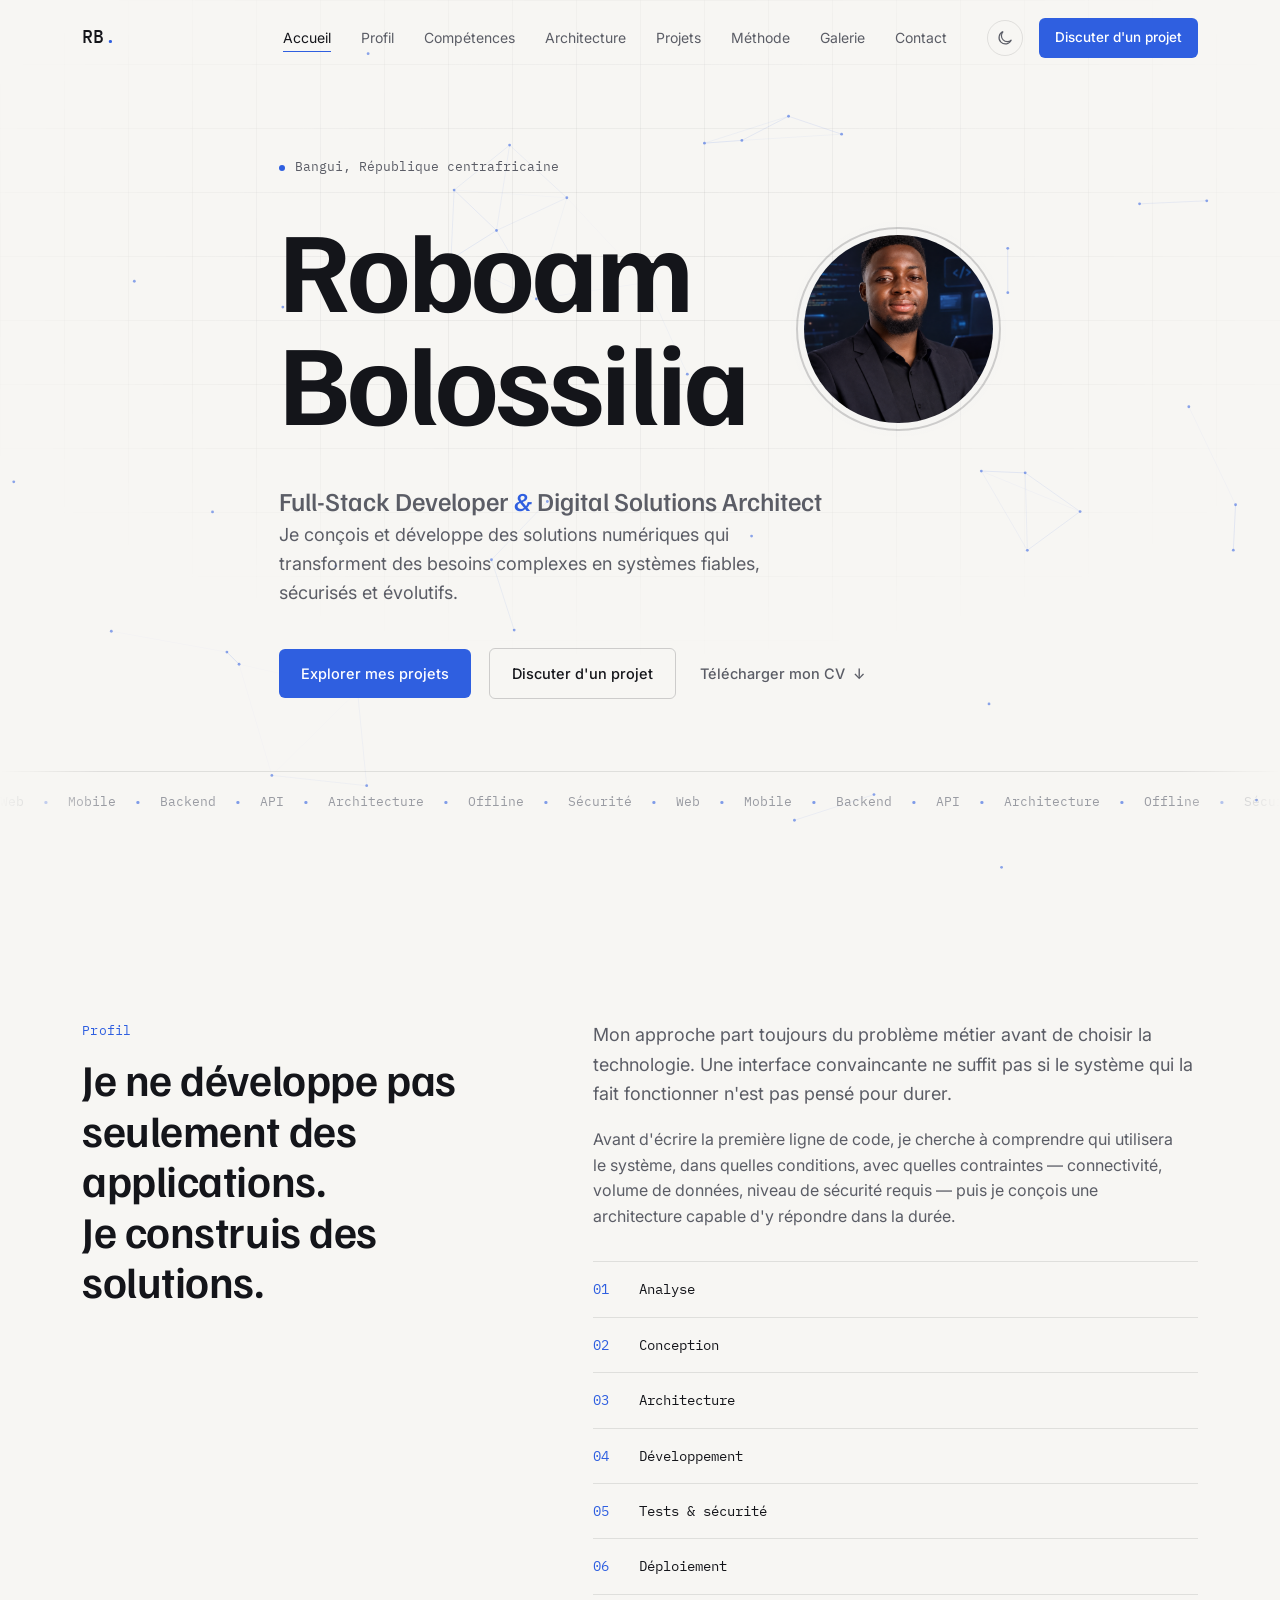
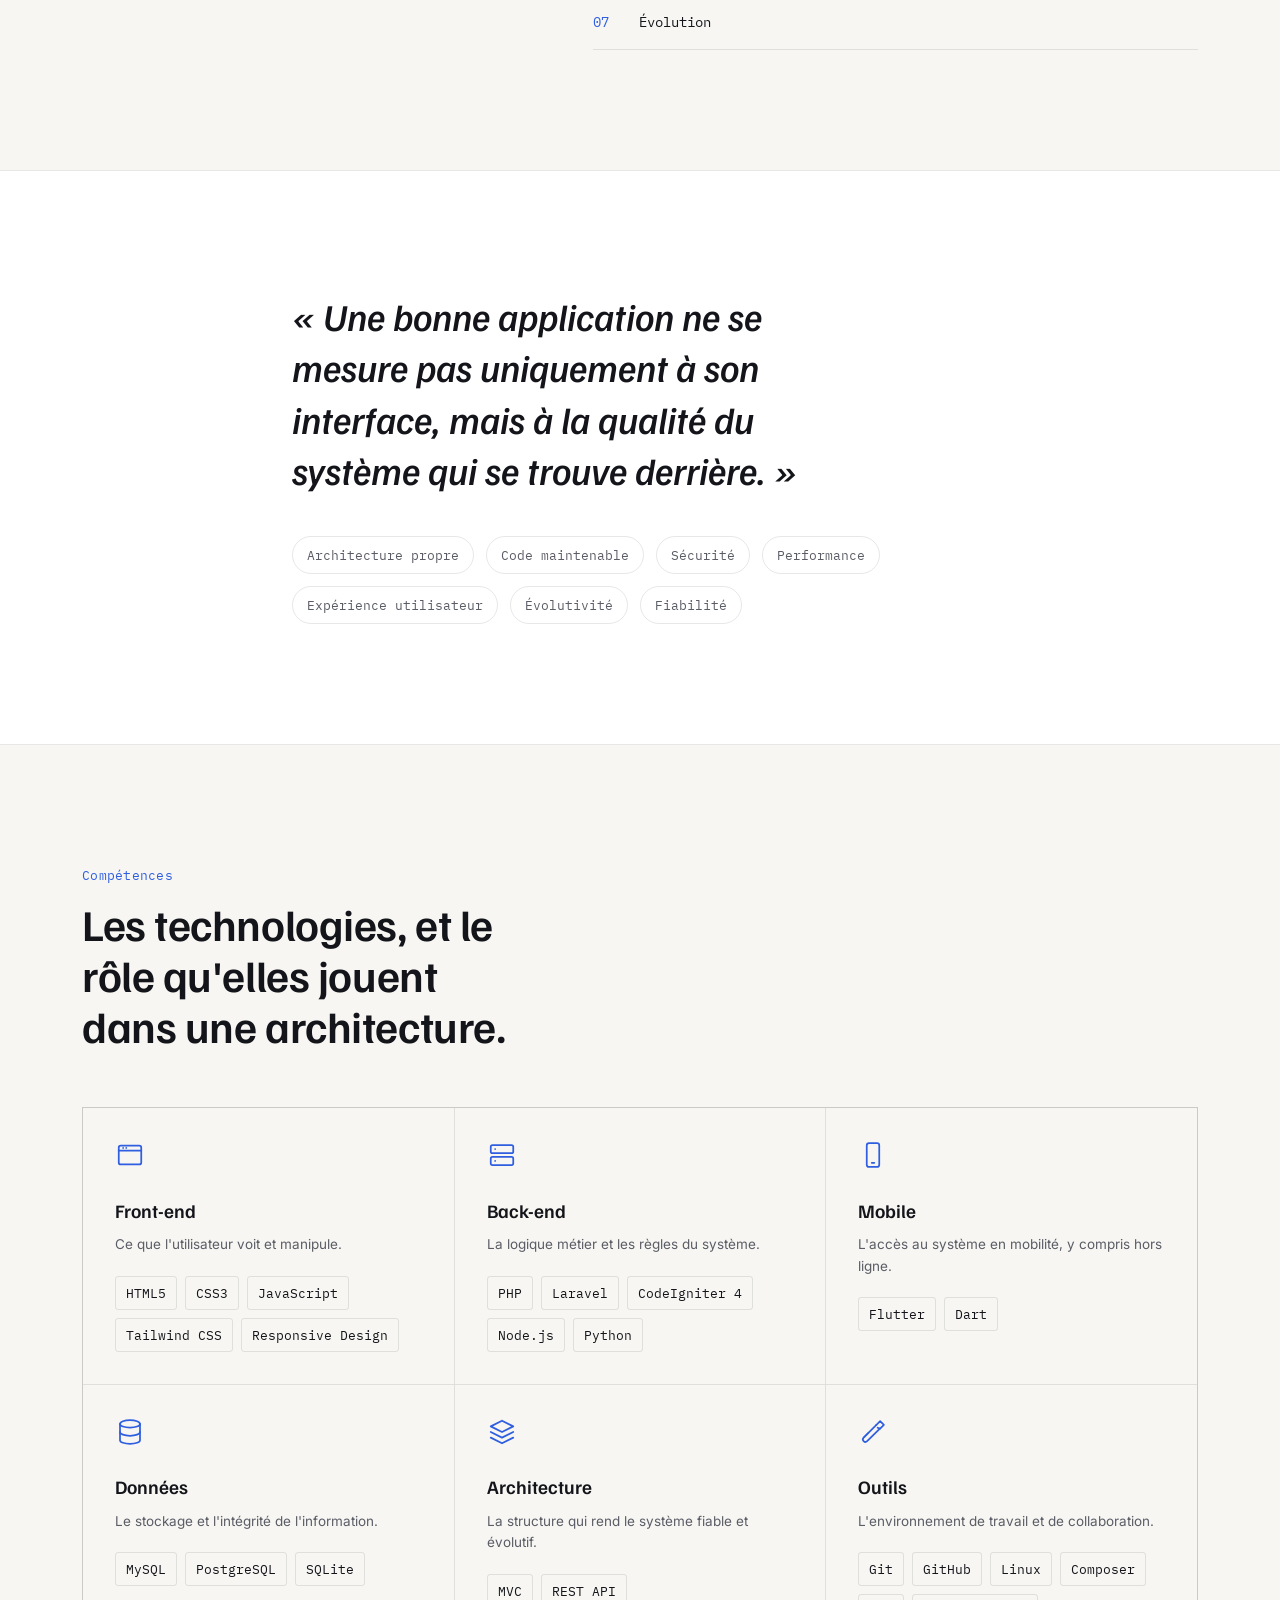
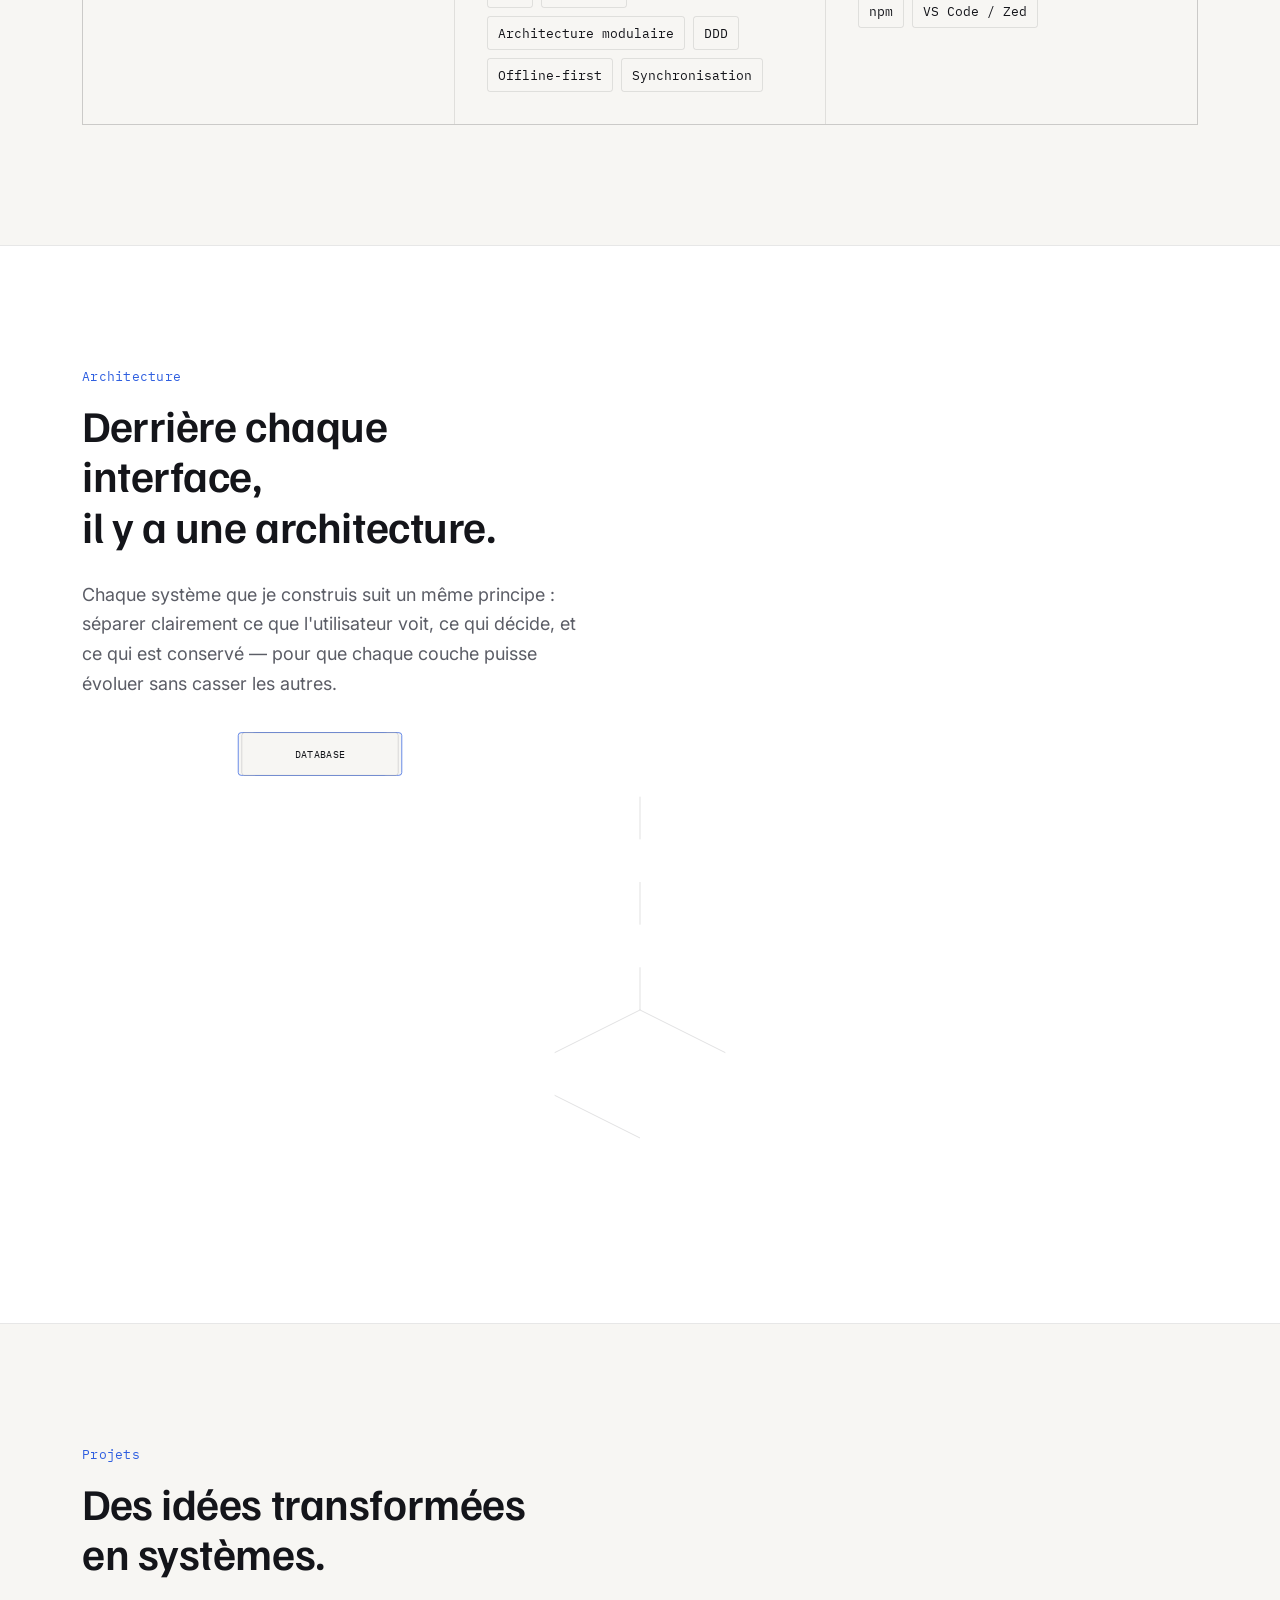
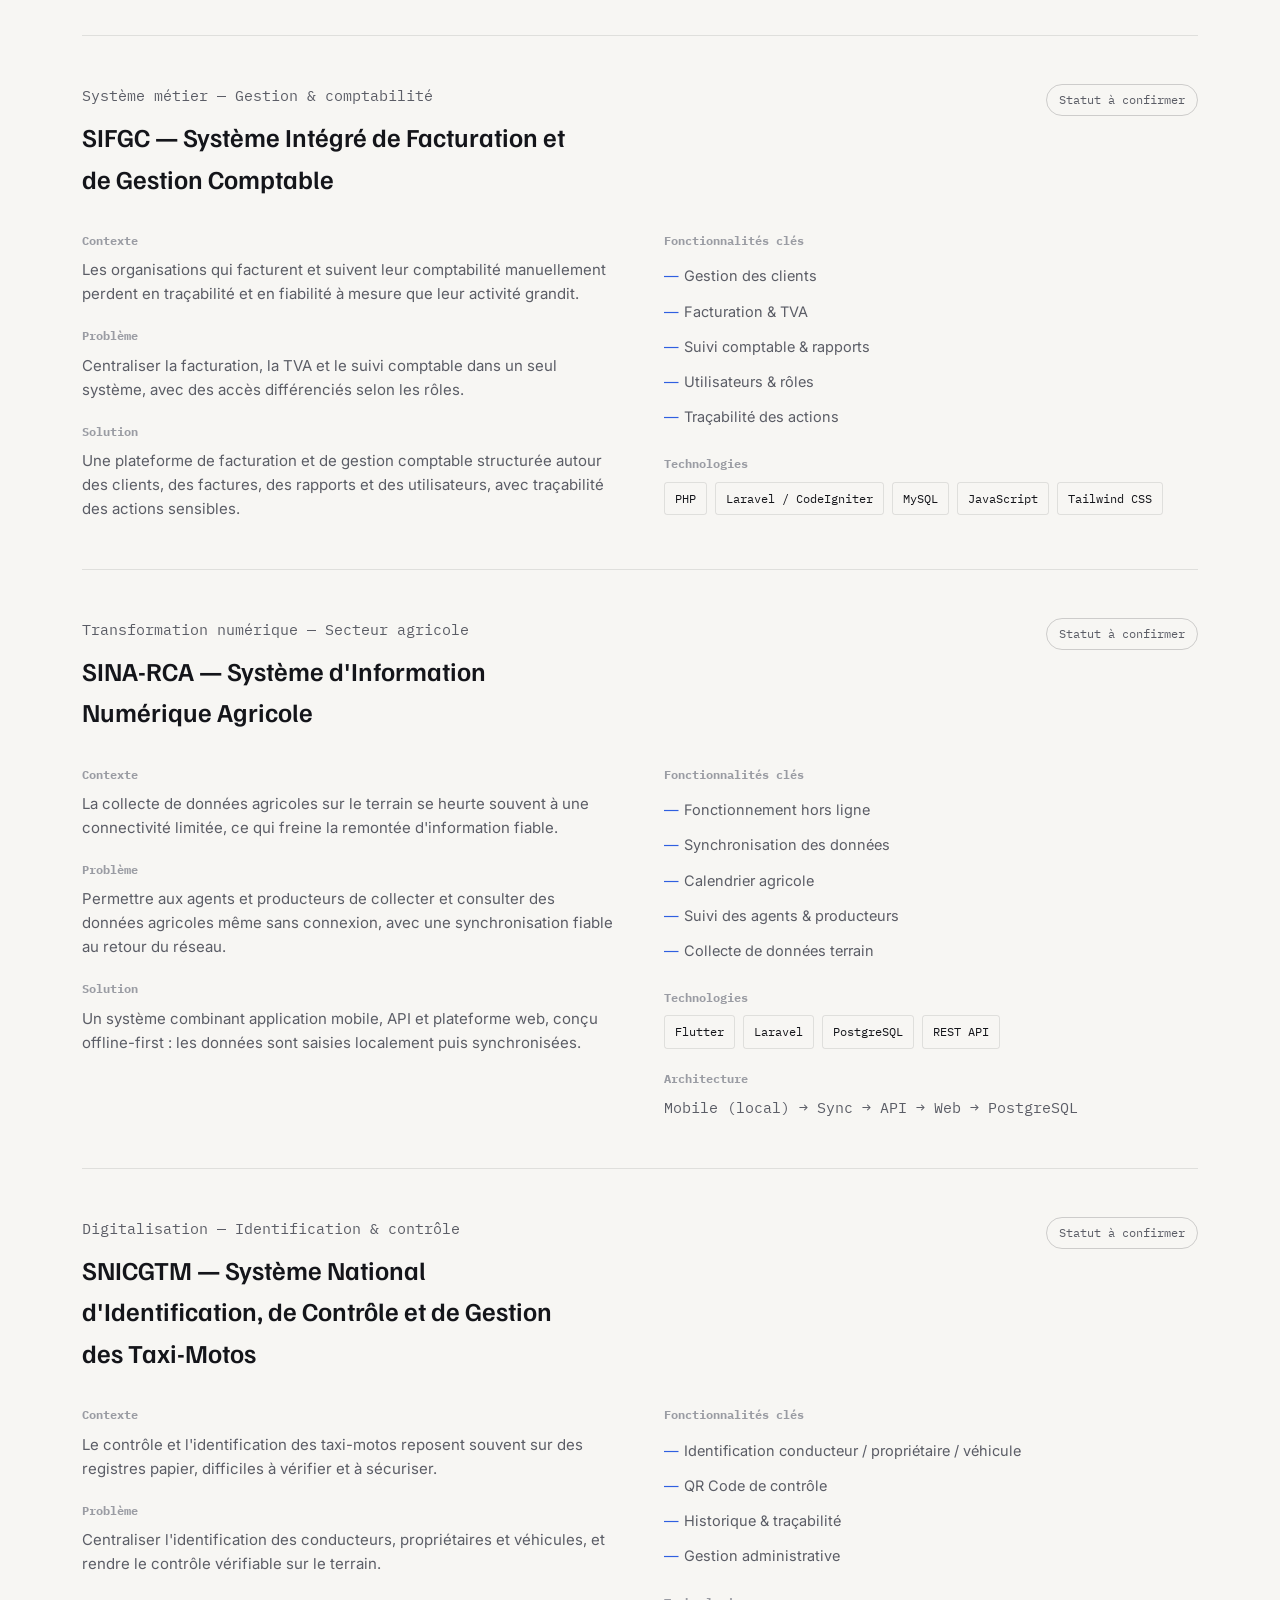
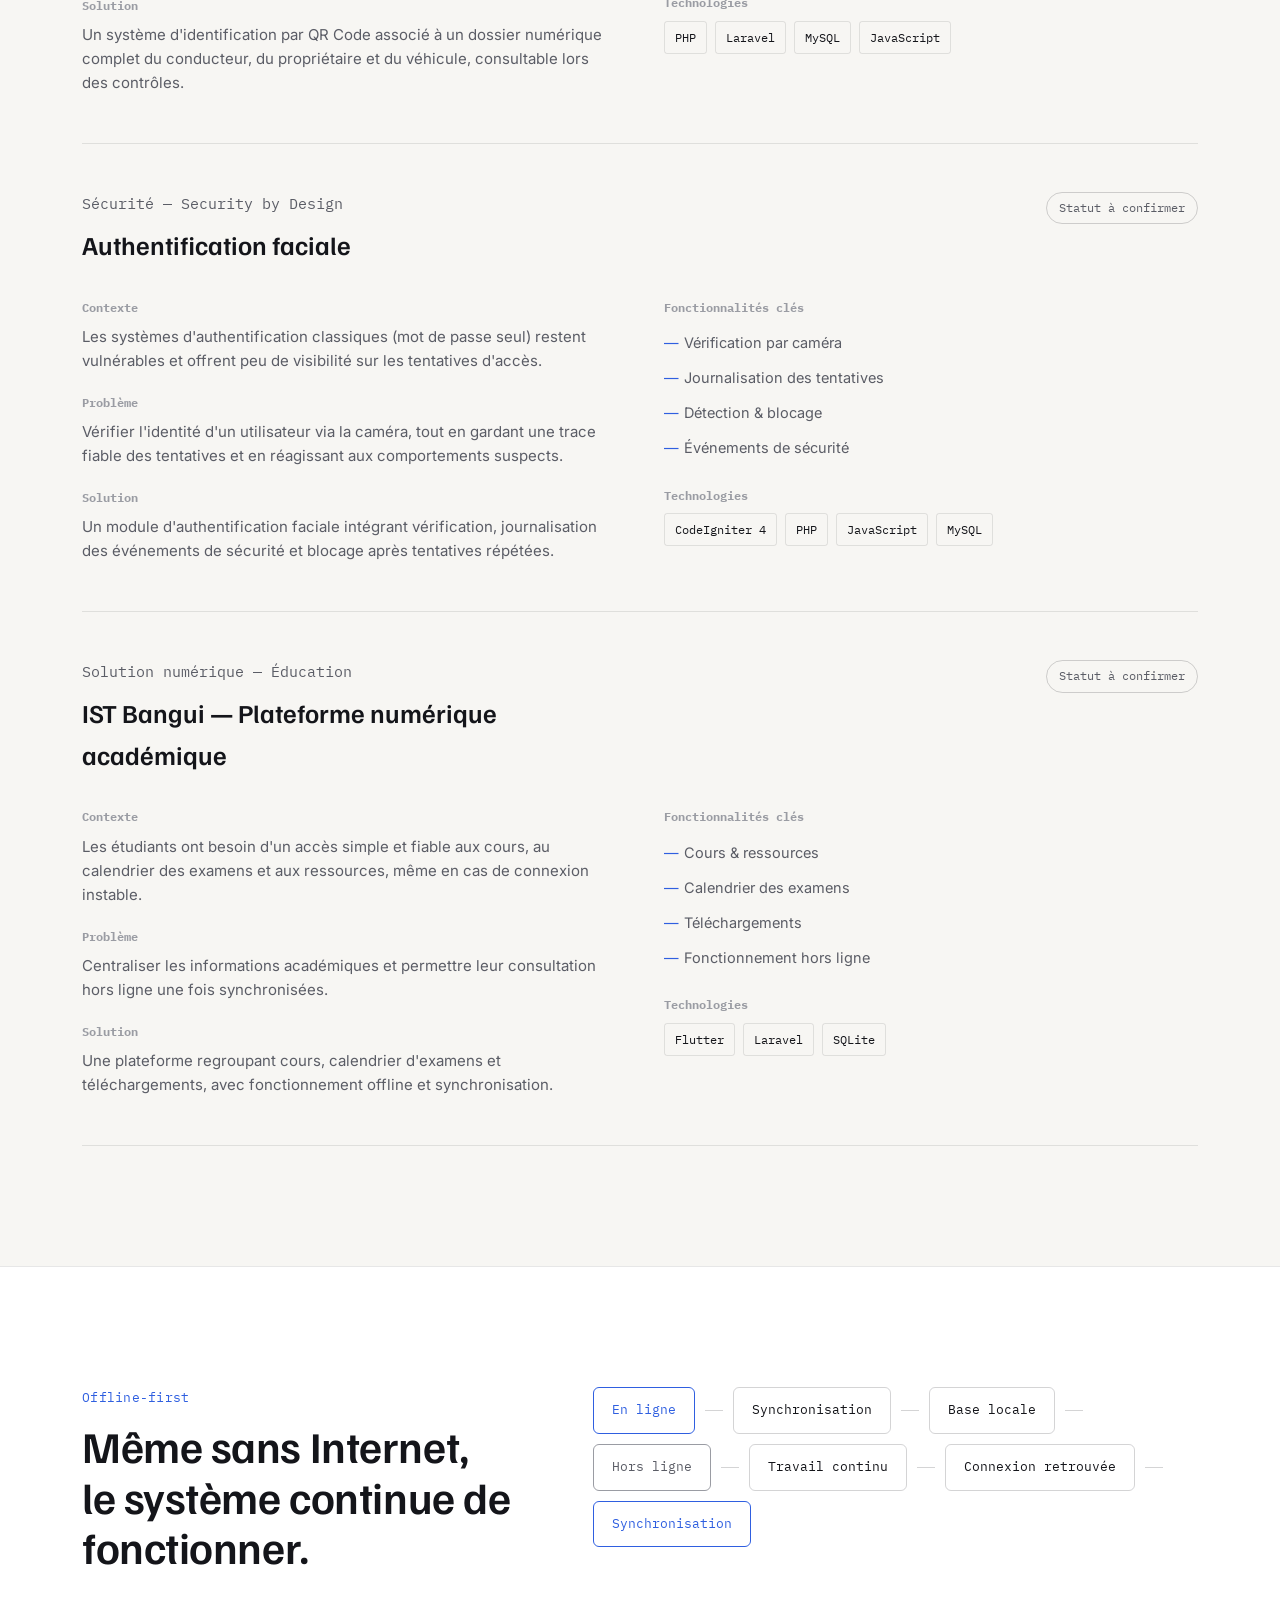
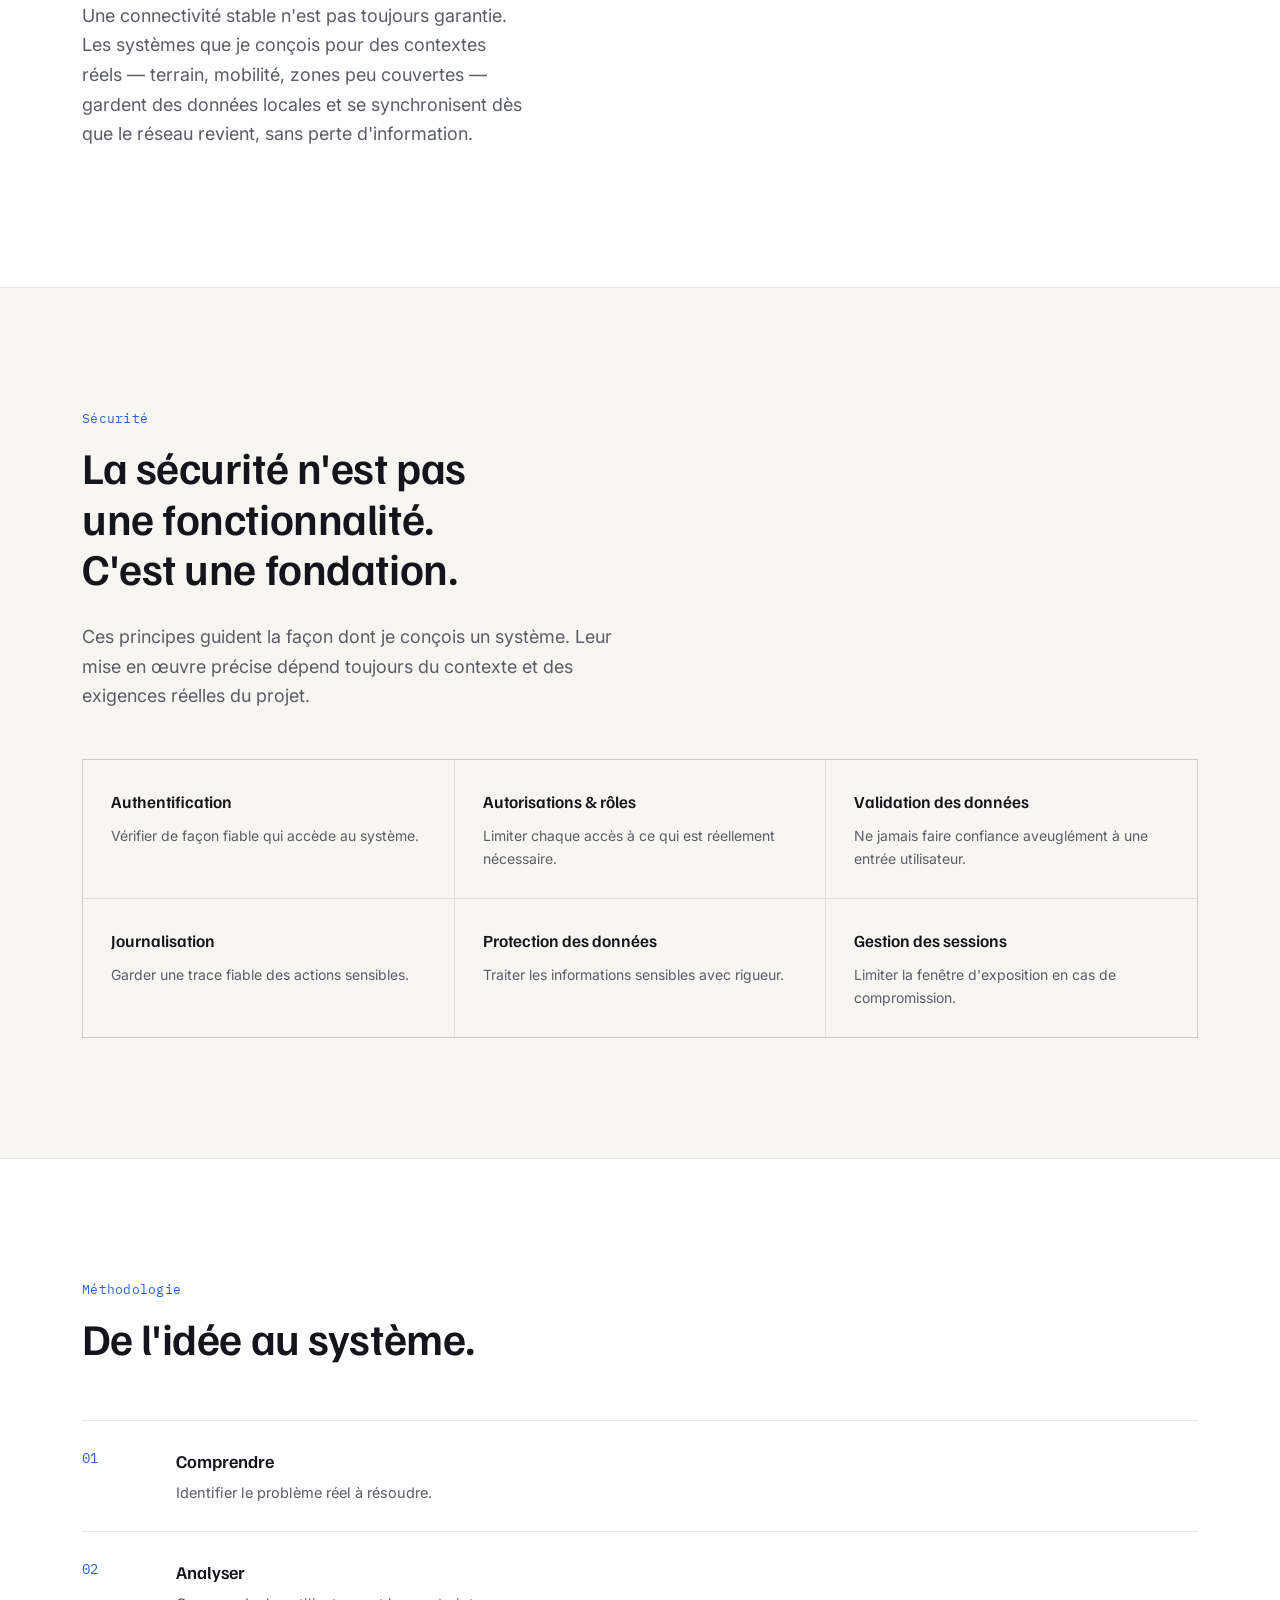
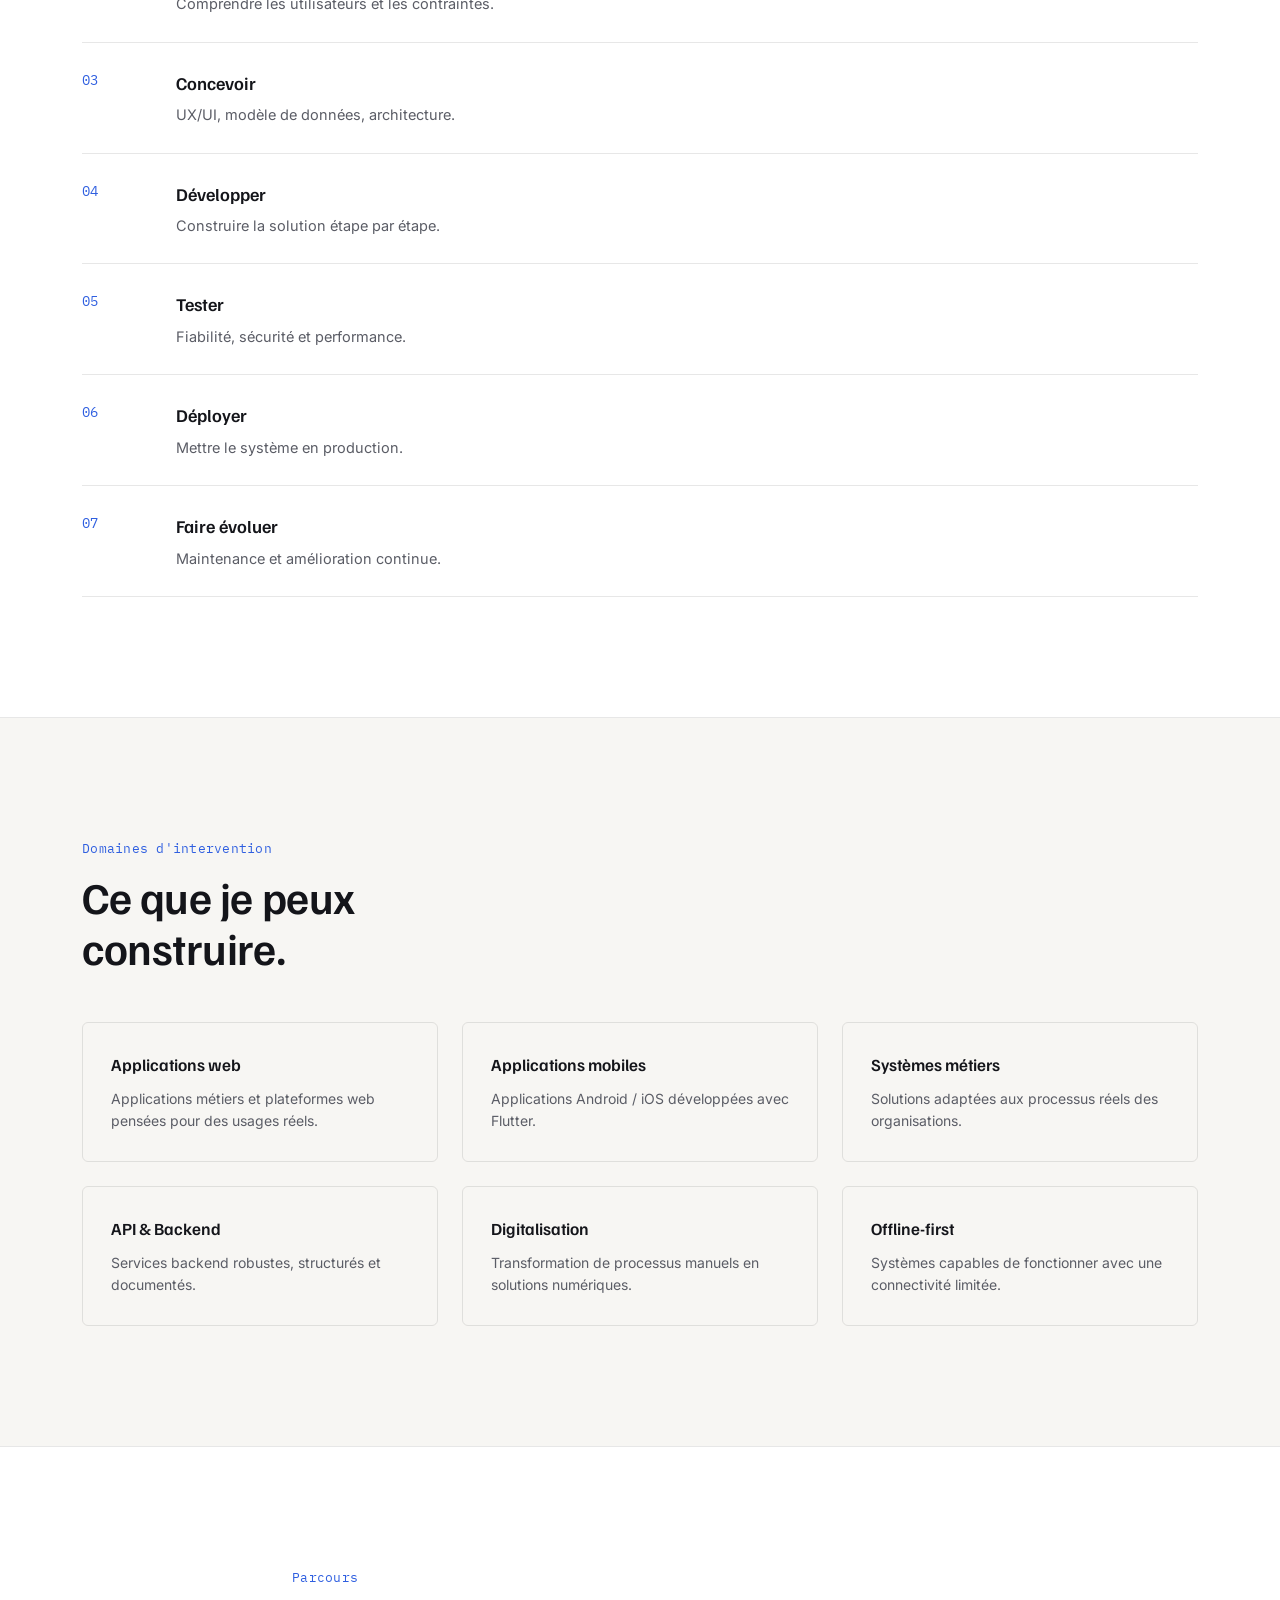
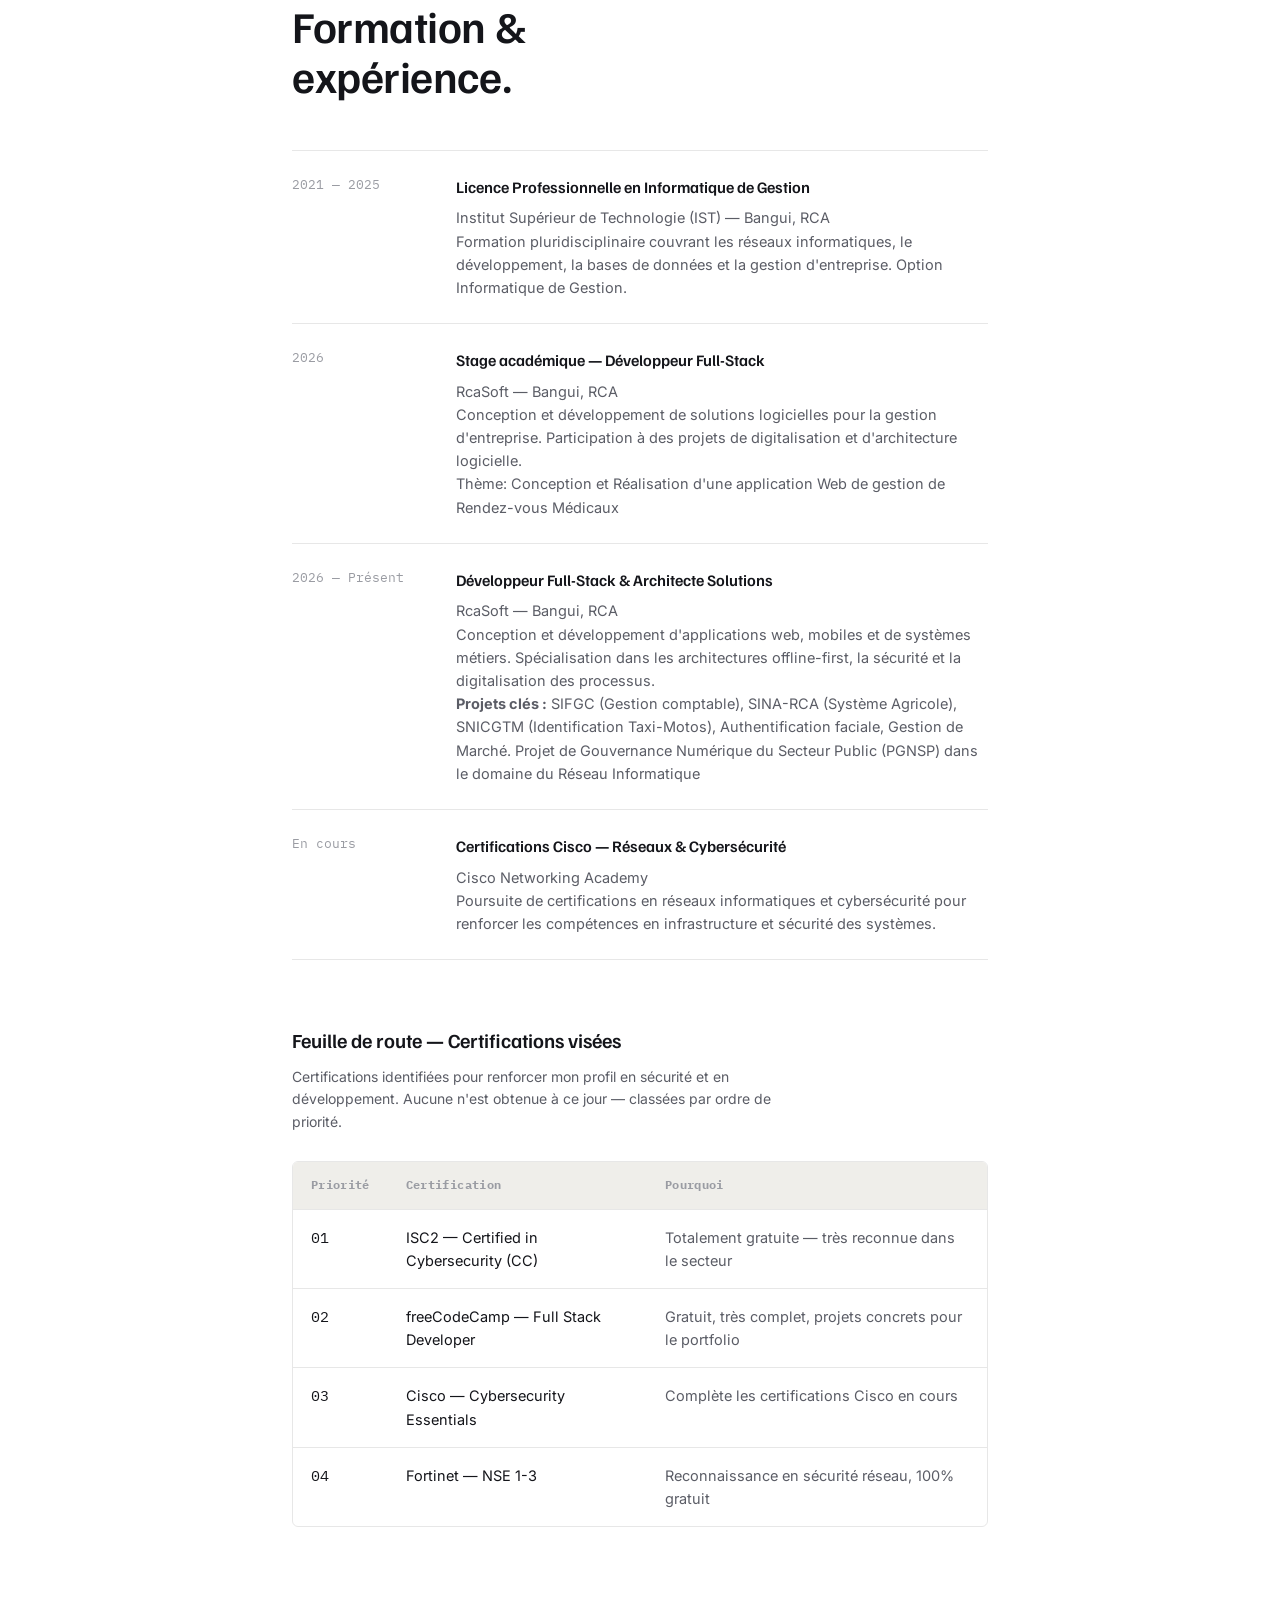
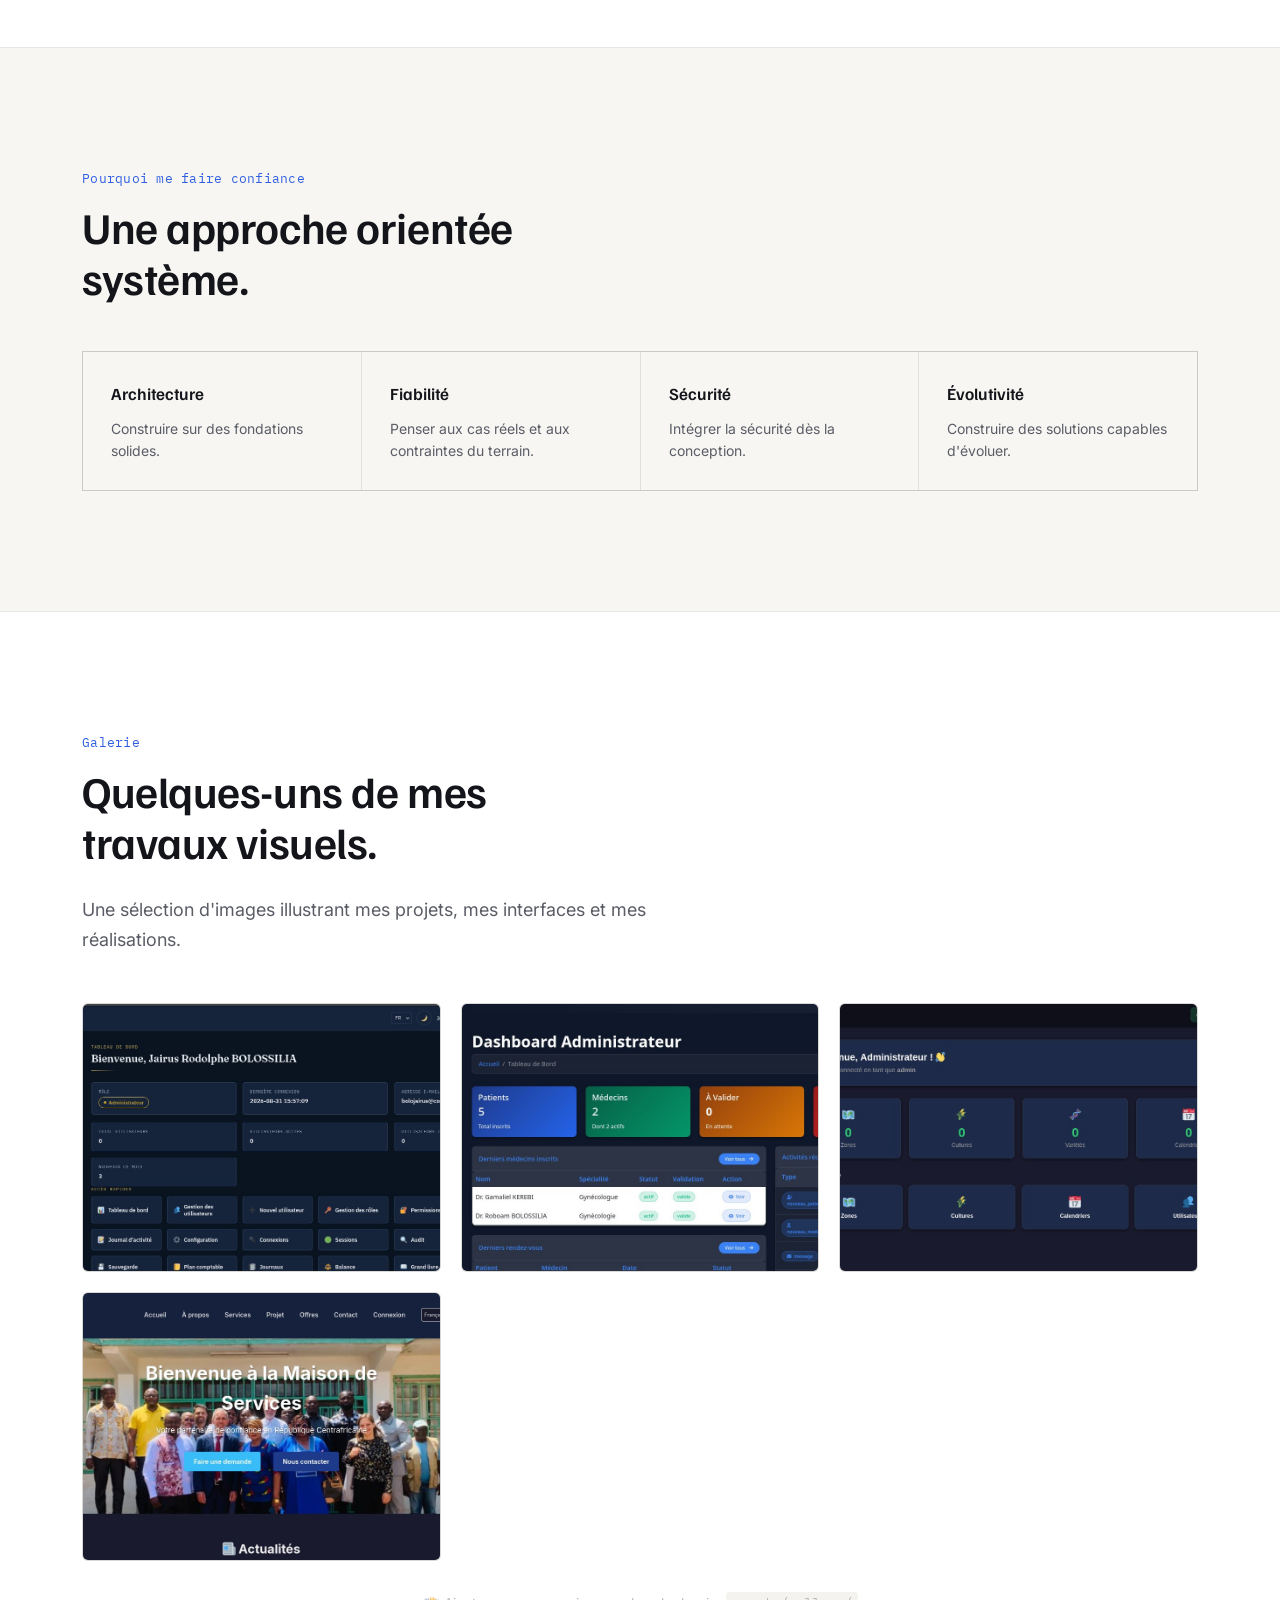
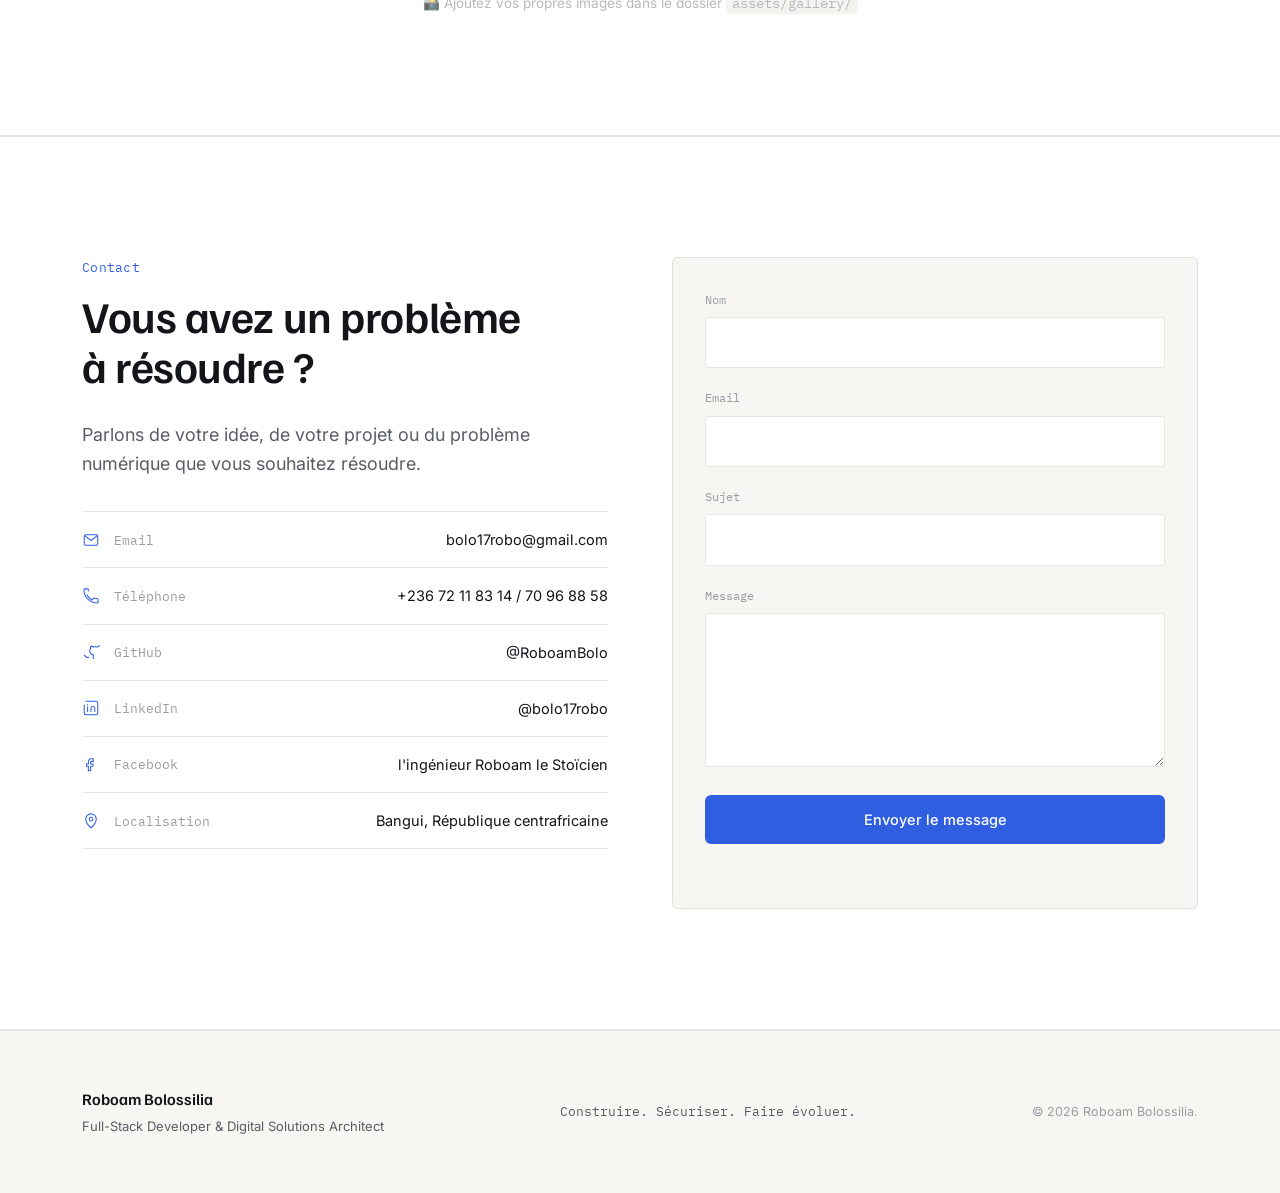
==== index.html @ 24f6b049 "Initial commit - portfolio" ====
<!DOCTYPE html>
<html lang="fr">
<head>
<meta charset="UTF-8">
<meta name="viewport" content="width=device-width, initial-scale=1.0">
<title>Roboam Bolossilia — Full-Stack Developer &amp; Digital Solutions Architect</title>
<meta name="description" content="Roboam Bolossilia conçoit et développe des solutions numériques — applications web, mobiles et systèmes métiers — pensées pour résoudre des problèmes réels, à Bangui, République centrafricaine.">
<meta name="theme-color" content="#0a0b0d">

<meta property="og:type" content="website">
<meta property="og:title" content="Roboam Bolossilia — Full-Stack Developer & Digital Solutions Architect">
<meta property="og:description" content="Je transforme des problèmes réels en solutions numériques fiables, structurées et évolutives.">
<meta property="og:locale" content="fr_FR">
<meta name="twitter:card" content="summary_large_image">
<meta name="twitter:title" content="Roboam Bolossilia — Full-Stack Developer & Digital Solutions Architect">
<meta name="twitter:description" content="Je transforme des problèmes réels en solutions numériques fiables, structurées et évolutives.">

<script type="application/ld+json">
{
  "@context": "https://schema.org",
  "@type": "Person",
  "name": "Roboam Bolossilia",
  "jobTitle": "Full-Stack Developer & Digital Solutions Architect",
  "address": {
    "@type": "PostalAddress",
    "addressLocality": "Bangui",
    "addressCountry": "CF"
  }
}
</script>

<link rel="icon" href="assets/icons/favicon.svg" type="image/svg+xml">
<link rel="preconnect" href="https://fonts.googleapis.com">
<link rel="preconnect" href="https://fonts.gstatic.com" crossorigin>
<link href="https://fonts.googleapis.com/css2?family=Familjen+Grotesk:ital,wght@0,500;0,600;0,700;1,500&family=Inter:wght@400;500;600&family=IBM+Plex+Mono:wght@400;500&display=swap" rel="stylesheet">
<link rel="stylesheet" href="css/style.css">
</head>
<body>

<a class="skip-link" href="#main">Aller au contenu</a>

<!-- ============ NAVIGATION ============ -->
<header class="site-header" id="site-header">
  <nav class="nav" aria-label="Navigation principale">
    <a href="#hero" class="nav__brand">RB<span class="nav__brand-dot">.</span></a>

    <button class="nav__toggle" id="navToggle" aria-expanded="false" aria-controls="navMenu" aria-label="Ouvrir le menu">
      <span></span><span></span><span></span>
    </button>

    <div class="nav__menu" id="navMenu">
      <ul class="nav__links">
        <li><a href="#hero">Accueil</a></li>
        <li><a href="#about">Profil</a></li>
        <li><a href="#skills">Compétences</a></li>
        <li><a href="#architecture">Architecture</a></li>
        <li><a href="#projects">Projets</a></li>
        <li><a href="#methodology">Méthode</a></li>
        <li><a href="#gallery">Galerie</a></li>
        <li><a href="#contact">Contact</a></li>
      </ul>
      <div class="nav__actions">
        <button class="theme-toggle" id="themeToggle" aria-label="Basculer entre mode sombre et mode clair">
          <svg class="icon-sun" viewBox="0 0 24 24" fill="none" stroke="currentColor" stroke-width="1.6"><circle cx="12" cy="12" r="4.2"/><path d="M12 2.5v2.4M12 19.1v2.4M4.6 4.6l1.7 1.7M17.7 17.7l1.7 1.7M2.5 12h2.4M19.1 12h2.4M4.6 19.4l1.7-1.7M17.7 6.3l1.7-1.7"/></svg>
          <svg class="icon-moon" viewBox="0 0 24 24" fill="none" stroke="currentColor" stroke-width="1.6"><path d="M20.5 14.5A8.5 8.5 0 1 1 9.5 3.5a7 7 0 0 0 11 11Z"/></svg>
        </button>
        <a href="#contact" class="btn btn--sm btn--primary">Discuter d'un projet</a>
      </div>
    </div>
  </nav>
</header>

<main id="main">

  <!-- ============ HERO ============ -->
  <section class="hero" id="hero">
    <div class="hero__grid" aria-hidden="true"></div>
    <canvas id="heroCanvas" class="hero__canvas" aria-hidden="true"></canvas>

    <div class="hero__content wrap">
      <p class="hero__location">
        <span class="dot-live" aria-hidden="true"></span>
        Bangui, République centrafricaine
      </p>

      <div class="hero__top">
        <h1 class="hero__name">Roboam<br>Bolossilia</h1>

        <div class="hero__portrait" id="heroPortrait">
          <img src="assets/images/portrait.jpg" alt="Portrait de Roboam Bolossilia"
               id="heroPortraitImg"
               onerror="this.style.display='none'; document.getElementById('heroPortraitFallback').style.display='flex';">
          <div class="hero__portrait-fallback" id="heroPortraitFallback" aria-hidden="true">RB</div>
        </div>
      </div>

      <p class="hero__title">
        Full-Stack Developer <span class="hero__title-amp">&amp;</span> Digital Solutions Architect
      </p>

      <p class="hero__pitch">
        Je conçois et développe des solutions numériques qui transforment des besoins
        complexes en systèmes fiables, sécurisés et évolutifs.
      </p>

      <div class="hero__cta">
        <a href="#projects" class="btn btn--primary">Explorer mes projets</a>
        <a href="#contact" class="btn btn--ghost">Discuter d'un projet</a>
        <a href="assets/docs/cv-roboam-bolossilia.pdf" download class="btn btn--text" id="cvLink">Télécharger mon CV <span aria-hidden="true">↓</span></a>
      </div>
    </div>

    <div class="trust-strip" aria-label="Domaines de compétence">
      <div class="trust-strip__track">
        <span>Web</span><span class="sep">•</span>
        <span>Mobile</span><span class="sep">•</span>
        <span>Backend</span><span class="sep">•</span>
        <span>API</span><span class="sep">•</span>
        <span>Architecture</span><span class="sep">•</span>
        <span>Offline</span><span class="sep">•</span>
        <span>Sécurité</span><span class="sep">•</span>
        <span>Web</span><span class="sep">•</span>
        <span>Mobile</span><span class="sep">•</span>
        <span>Backend</span><span class="sep">•</span>
        <span>API</span><span class="sep">•</span>
        <span>Architecture</span><span class="sep">•</span>
        <span>Offline</span><span class="sep">•</span>
        <span>Sécurité</span><span class="sep">•</span>
      </div>
    </div>
  </section>

  <!-- ============ ABOUT ============ -->
  <section class="section" id="about">
    <div class="wrap">
      <div class="split">
        <div class="split__lead reveal">
          <p class="eyebrow">Profil</p>
          <h2 class="h2">Je ne développe pas seulement des applications.<br>Je construis des solutions.</h2>
        </div>
        <div class="split__body reveal">
          <p class="lead-text">
            Mon approche part toujours du problème métier avant de choisir la technologie.
            Une interface convaincante ne suffit pas si le système qui la fait fonctionner
            n'est pas pensé pour durer.
          </p>
          <p class="p-text">
            Avant d'écrire la première ligne de code, je cherche à comprendre qui utilisera
            le système, dans quelles conditions, avec quelles contraintes — connectivité,
            volume de données, niveau de sécurité requis — puis je conçois une architecture
            capable d'y répondre dans la durée.
          </p>

          <ol class="process-list">
            <li><span class="process-list__num">01</span><span>Analyse</span></li>
            <li><span class="process-list__num">02</span><span>Conception</span></li>
            <li><span class="process-list__num">03</span><span>Architecture</span></li>
            <li><span class="process-list__num">04</span><span>Développement</span></li>
            <li><span class="process-list__num">05</span><span>Tests &amp; sécurité</span></li>
            <li><span class="process-list__num">06</span><span>Déploiement</span></li>
            <li><span class="process-list__num">07</span><span>Évolution</span></li>
          </ol>
        </div>
      </div>
    </div>
  </section>

  <!-- ============ PHILOSOPHY ============ -->
  <section class="section section--dark" id="philosophy">
    <div class="wrap wrap--narrow">
      <blockquote class="quote reveal">
        <p>« Une bonne application ne se mesure pas uniquement à son interface, mais à la
        qualité du système qui se trouve derrière. »</p>
      </blockquote>
      <div class="philosophy-tags reveal">
        <span>Architecture propre</span>
        <span>Code maintenable</span>
        <span>Sécurité</span>
        <span>Performance</span>
        <span>Expérience utilisateur</span>
        <span>Évolutivité</span>
        <span>Fiabilité</span>
      </div>
    </div>
  </section>

  <!-- ============ SKILLS ============ -->
  <section class="section" id="skills">
    <div class="wrap">
      <p class="eyebrow reveal">Compétences</p>
      <h2 class="h2 reveal">Les technologies, et le rôle qu'elles jouent<br>dans une architecture.</h2>

      <div class="skills-grid">
        <div class="skill-card reveal">
          <svg class="skill-card__icon" viewBox="0 0 24 24" fill="none" stroke="currentColor" stroke-width="1.4" stroke-linecap="round" stroke-linejoin="round" aria-hidden="true">
            <rect x="3" y="4.5" width="18" height="15" rx="1.6"/>
            <path d="M3 8.5h18"/>
            <path d="M6.5 6.3h.01M9 6.3h.01"/>
          </svg>
          <h3>Front-end</h3>
          <p class="skill-card__role">Ce que l'utilisateur voit et manipule.</p>
          <ul>
            <li>HTML5</li><li>CSS3</li><li>JavaScript</li><li>Tailwind CSS</li><li>Responsive Design</li>
          </ul>
        </div>
        <div class="skill-card reveal">
          <svg class="skill-card__icon" viewBox="0 0 24 24" fill="none" stroke="currentColor" stroke-width="1.4" stroke-linecap="round" stroke-linejoin="round" aria-hidden="true">
            <rect x="3" y="4" width="18" height="6.5" rx="1.4"/>
            <rect x="3" y="13.5" width="18" height="6.5" rx="1.4"/>
            <path d="M6.5 7.25h.01M6.5 16.75h.01"/>
          </svg>
          <h3>Back-end</h3>
          <p class="skill-card__role">La logique métier et les règles du système.</p>
          <ul>
            <li>PHP</li><li>Laravel</li><li>CodeIgniter 4</li><li>Node.js</li><li>Python</li>
          </ul>
        </div>
        <div class="skill-card reveal">
          <svg class="skill-card__icon" viewBox="0 0 24 24" fill="none" stroke="currentColor" stroke-width="1.4" stroke-linecap="round" stroke-linejoin="round" aria-hidden="true">
            <rect x="7" y="2.5" width="10" height="19" rx="1.8"/>
            <path d="M11 18.2h2"/>
          </svg>
          <h3>Mobile</h3>
          <p class="skill-card__role">L'accès au système en mobilité, y compris hors ligne.</p>
          <ul>
            <li>Flutter</li><li>Dart</li>
          </ul>
        </div>
        <div class="skill-card reveal">
          <svg class="skill-card__icon" viewBox="0 0 24 24" fill="none" stroke="currentColor" stroke-width="1.4" stroke-linecap="round" stroke-linejoin="round" aria-hidden="true">
            <ellipse cx="12" cy="5.5" rx="8" ry="3"/>
            <path d="M4 5.5v6.5c0 1.66 3.58 3 8 3s8-1.34 8-3V5.5"/>
            <path d="M4 12v6.5c0 1.66 3.58 3 8 3s8-1.34 8-3V12"/>
          </svg>
          <h3>Données</h3>
          <p class="skill-card__role">Le stockage et l'intégrité de l'information.</p>
          <ul>
            <li>MySQL</li><li>PostgreSQL</li><li>SQLite</li>
          </ul>
        </div>
        <div class="skill-card reveal">
          <svg class="skill-card__icon" viewBox="0 0 24 24" fill="none" stroke="currentColor" stroke-width="1.4" stroke-linecap="round" stroke-linejoin="round" aria-hidden="true">
            <path d="M12 3 3 7.5 12 12l9-4.5L12 3Z"/>
            <path d="M3 12 12 16.5 21 12"/>
            <path d="M3 16.5 12 21l9-4.5"/>
          </svg>
          <h3>Architecture</h3>
          <p class="skill-card__role">La structure qui rend le système fiable et évolutif.</p>
          <ul>
            <li>MVC</li><li>REST API</li><li>Architecture modulaire</li><li>DDD</li><li>Offline-first</li><li>Synchronisation</li>
          </ul>
        </div>
        <div class="skill-card reveal">
          <svg class="skill-card__icon" viewBox="0 0 24 24" fill="none" stroke="currentColor" stroke-width="1.4" stroke-linecap="round" stroke-linejoin="round" aria-hidden="true">
            <path d="M14.7 6.3 17.7 3.3l3 3-3 3-2-.7"/>
            <path d="M14.7 6.3 4.5 16.5a2 2 0 0 0 0 2.8v0a2 2 0 0 0 2.8 0L17.7 9.1"/>
            <path d="m8 13-3 3"/>
          </svg>
          <h3>Outils</h3>
          <p class="skill-card__role">L'environnement de travail et de collaboration.</p>
          <ul>
            <li>Git</li><li>GitHub</li><li>Linux</li><li>Composer</li><li>npm</li><li>VS Code / Zed</li>
          </ul>
        </div>
      </div>
    </div>
  </section>

  <!-- ============ ARCHITECTURE (signature section) ============ -->
  <section class="section section--dark" id="architecture">
    <div class="wrap">
      <p class="eyebrow reveal">Architecture</p>
      <h2 class="h2 reveal">Derrière chaque interface,<br>il y a une architecture.</h2>
      <p class="lead-text reveal" style="max-width:46ch">
        Chaque système que je construis suit un même principe : séparer clairement ce que
        l'utilisateur voit, ce qui décide, et ce qui est conservé — pour que chaque couche
        puisse évoluer sans casser les autres.
      </p>

      <div class="arch-diagram reveal" id="archDiagram">
        <svg viewBox="0 0 900 620" preserveAspectRatio="xMidYMid meet" role="img" aria-label="Schéma d'architecture logicielle : Utilisateur, Front-end, API REST, Back-end, Logique métier et Sécurité, Base de données">
          <!-- connecting lines -->
          <g class="arch-lines">
            <path class="arch-line" data-step="1" d="M450,60 L450,120"/>
            <path class="arch-line" data-step="2" d="M450,180 L450,240"/>
            <path class="arch-line" data-step="3" d="M450,300 L450,360"/>
            <path class="arch-line" data-step="4" d="M450,360 L330,420"/>
            <path class="arch-line" data-step="4" d="M450,360 L570,420"/>
            <path class="arch-line" data-step="5" d="M330,480 L450,540"/>
          </g>

          <!-- nodes -->
          <g class="arch-node" data-step="0" transform="translate(450,40)">
            <text text-anchor="middle" class="arch-node__label" y="6">UTILISATEUR</text>
          </g>

          <g class="arch-node arch-node--box" data-step="1" transform="translate(450,150)">
            <rect x="-110" y="-30" width="220" height="60" rx="4"/>
            <text text-anchor="middle" y="6" class="arch-node__title">FRONT-END</text>
          </g>

          <g class="arch-node arch-node--box" data-step="2" transform="translate(450,270)">
            <rect x="-110" y="-30" width="220" height="60" rx="4"/>
            <text text-anchor="middle" y="6" class="arch-node__title">REST API</text>
          </g>

          <g class="arch-node arch-node--box" data-step="3" transform="translate(450,390)">
            <rect x="-110" y="-30" width="220" height="60" rx="4"/>
            <text text-anchor="middle" y="6" class="arch-node__title">BACK-END</text>
          </g>

          <g class="arch-node arch-node--box arch-node--accent" data-step="4" transform="translate(330,450)">
            <rect x="-115" y="-30" width="230" height="60" rx="4"/>
            <text text-anchor="middle" y="6" class="arch-node__title">BUSINESS LOGIC</text>
          </g>

          <g class="arch-node arch-node--box arch-node--accent" data-step="4" transform="translate(570,450)">
            <rect x="-95" y="-30" width="190" height="60" rx="4"/>
            <text text-anchor="middle" y="6" class="arch-node__title">SECURITY</text>
          </g>

          <g class="arch-node arch-node--box" data-step="5" transform="translate(450,570)">
            <rect x="-110" y="-30" width="220" height="60" rx="4"/>
            <text text-anchor="middle" y="6" class="arch-node__title">DATABASE</text>
          </g>
        </svg>
      </div>
    </div>
  </section>

  <!-- ============ PROJECTS ============ -->
  <section class="section" id="projects">
    <div class="wrap">
      <p class="eyebrow reveal">Projets</p>
      <h2 class="h2 reveal">Des idées transformées en systèmes.</h2>

      <!-- SIFGC -->
      <article class="case-study reveal">
        <div class="case-study__head">
          <div>
            <p class="case-study__eyebrow">Système métier — Gestion &amp; comptabilité</p>
            <h3>SIFGC — Système Intégré de Facturation et de Gestion Comptable</h3>
          </div>
          <span class="status-pill" data-status="tbd">Statut à confirmer</span>
        </div>
        <div class="case-study__grid">
          <div>
            <h4>Contexte</h4>
            <p>Les organisations qui facturent et suivent leur comptabilité manuellement perdent
            en traçabilité et en fiabilité à mesure que leur activité grandit.</p>
            <h4>Problème</h4>
            <p>Centraliser la facturation, la TVA et le suivi comptable dans un seul système,
            avec des accès différenciés selon les rôles.</p>
            <h4>Solution</h4>
            <p>Une plateforme de facturation et de gestion comptable structurée autour des
            clients, des factures, des rapports et des utilisateurs, avec traçabilité des
            actions sensibles.</p>
          </div>
          <div>
            <h4>Fonctionnalités clés</h4>
            <ul class="check-list">
              <li>Gestion des clients</li>
              <li>Facturation &amp; TVA</li>
              <li>Suivi comptable &amp; rapports</li>
              <li>Utilisateurs &amp; rôles</li>
              <li>Traçabilité des actions</li>
            </ul>
            <h4>Technologies</h4>
            <div class="tag-row">
              <span>PHP</span><span>Laravel / CodeIgniter</span><span>MySQL</span><span>JavaScript</span><span>Tailwind CSS</span>
            </div>
          </div>
        </div>
      </article>

      <!-- SINA-RCA -->
      <article class="case-study reveal">
        <div class="case-study__head">
          <div>
            <p class="case-study__eyebrow">Transformation numérique — Secteur agricole</p>
            <h3>SINA-RCA — Système d'Information Numérique Agricole</h3>
          </div>
          <span class="status-pill" data-status="tbd">Statut à confirmer</span>
        </div>
        <div class="case-study__grid">
          <div>
            <h4>Contexte</h4>
            <p>La collecte de données agricoles sur le terrain se heurte souvent à une
            connectivité limitée, ce qui freine la remontée d'information fiable.</p>
            <h4>Problème</h4>
            <p>Permettre aux agents et producteurs de collecter et consulter des données
            agricoles même sans connexion, avec une synchronisation fiable au retour du réseau.</p>
            <h4>Solution</h4>
            <p>Un système combinant application mobile, API et plateforme web, conçu
            offline-first : les données sont saisies localement puis synchronisées.</p>
          </div>
          <div>
            <h4>Fonctionnalités clés</h4>
            <ul class="check-list">
              <li>Fonctionnement hors ligne</li>
              <li>Synchronisation des données</li>
              <li>Calendrier agricole</li>
              <li>Suivi des agents &amp; producteurs</li>
              <li>Collecte de données terrain</li>
            </ul>
            <h4>Technologies</h4>
            <div class="tag-row">
              <span>Flutter</span><span>Laravel</span><span>PostgreSQL</span><span>REST API</span>
            </div>
            <h4>Architecture</h4>
            <p class="mini-arch">Mobile (local) → Sync → API → Web → PostgreSQL</p>
          </div>
        </div>
      </article>

      <!-- SNICGTM -->
      <article class="case-study reveal">
        <div class="case-study__head">
          <div>
            <p class="case-study__eyebrow">Digitalisation — Identification &amp; contrôle</p>
            <h3>SNICGTM — Système National d'Identification, de Contrôle et de Gestion des Taxi-Motos</h3>
          </div>
          <span class="status-pill" data-status="tbd">Statut à confirmer</span>
        </div>
        <div class="case-study__grid">
          <div>
            <h4>Contexte</h4>
            <p>Le contrôle et l'identification des taxi-motos reposent souvent sur des
            registres papier, difficiles à vérifier et à sécuriser.</p>
            <h4>Problème</h4>
            <p>Centraliser l'identification des conducteurs, propriétaires et véhicules, et
            rendre le contrôle vérifiable sur le terrain.</p>
            <h4>Solution</h4>
            <p>Un système d'identification par QR Code associé à un dossier numérique complet
            du conducteur, du propriétaire et du véhicule, consultable lors des contrôles.</p>
          </div>
          <div>
            <h4>Fonctionnalités clés</h4>
            <ul class="check-list">
              <li>Identification conducteur / propriétaire / véhicule</li>
              <li>QR Code de contrôle</li>
              <li>Historique &amp; traçabilité</li>
              <li>Gestion administrative</li>
            </ul>
            <h4>Technologies</h4>
            <div class="tag-row">
              <span>PHP</span><span>Laravel</span><span>MySQL</span><span>JavaScript</span>
            </div>
          </div>
        </div>
      </article>

      <!-- Authentification faciale -->
      <article class="case-study reveal">
        <div class="case-study__head">
          <div>
            <p class="case-study__eyebrow">Sécurité — Security by Design</p>
            <h3>Authentification faciale</h3>
          </div>
          <span class="status-pill" data-status="tbd">Statut à confirmer</span>
        </div>
        <div class="case-study__grid">
          <div>
            <h4>Contexte</h4>
            <p>Les systèmes d'authentification classiques (mot de passe seul) restent
            vulnérables et offrent peu de visibilité sur les tentatives d'accès.</p>
            <h4>Problème</h4>
            <p>Vérifier l'identité d'un utilisateur via la caméra, tout en gardant une trace
            fiable des tentatives et en réagissant aux comportements suspects.</p>
            <h4>Solution</h4>
            <p>Un module d'authentification faciale intégrant vérification, journalisation des
            événements de sécurité et blocage après tentatives répétées.</p>
          </div>
          <div>
            <h4>Fonctionnalités clés</h4>
            <ul class="check-list">
              <li>Vérification par caméra</li>
              <li>Journalisation des tentatives</li>
              <li>Détection &amp; blocage</li>
              <li>Événements de sécurité</li>
            </ul>
            <h4>Technologies</h4>
            <div class="tag-row">
              <span>CodeIgniter 4</span><span>PHP</span><span>JavaScript</span><span>MySQL</span>
            </div>
          </div>
        </div>
      </article>

      <!-- IST Bangui -->
      <article class="case-study reveal">
        <div class="case-study__head">
          <div>
            <p class="case-study__eyebrow">Solution numérique — Éducation</p>
            <h3>IST Bangui — Plateforme numérique académique</h3>
          </div>
          <span class="status-pill" data-status="tbd">Statut à confirmer</span>
        </div>
        <div class="case-study__grid">
          <div>
            <h4>Contexte</h4>
            <p>Les étudiants ont besoin d'un accès simple et fiable aux cours, au calendrier
            des examens et aux ressources, même en cas de connexion instable.</p>
            <h4>Problème</h4>
            <p>Centraliser les informations académiques et permettre leur consultation hors
            ligne une fois synchronisées.</p>
            <h4>Solution</h4>
            <p>Une plateforme regroupant cours, calendrier d'examens et téléchargements, avec
            fonctionnement offline et synchronisation.</p>
          </div>
          <div>
            <h4>Fonctionnalités clés</h4>
            <ul class="check-list">
              <li>Cours &amp; ressources</li>
              <li>Calendrier des examens</li>
              <li>Téléchargements</li>
              <li>Fonctionnement hors ligne</li>
            </ul>
            <h4>Technologies</h4>
            <div class="tag-row">
              <span>Flutter</span><span>Laravel</span><span>SQLite</span>
            </div>
          </div>
        </div>
      </article>
    </div>
  </section>

  <!-- ============ OFFLINE-FIRST ============ -->
  <section class="section section--dark" id="offline">
    <div class="wrap split">
      <div class="split__lead reveal">
        <p class="eyebrow">Offline-first</p>
        <h2 class="h2">Même sans Internet,<br>le système continue de fonctionner.</h2>
        <p class="lead-text">
          Une connectivité stable n'est pas toujours garantie. Les systèmes que je conçois
          pour des contextes réels — terrain, mobilité, zones peu couvertes — gardent des
          données locales et se synchronisent dès que le réseau revient, sans perte
          d'information.
        </p>
      </div>
      <div class="reveal">
        <div class="offline-flow">
          <div class="offline-flow__node offline-flow__node--online">En ligne</div>
          <div class="offline-flow__arrow"></div>
          <div class="offline-flow__node">Synchronisation</div>
          <div class="offline-flow__arrow"></div>
          <div class="offline-flow__node">Base locale</div>
          <div class="offline-flow__arrow"></div>
          <div class="offline-flow__node offline-flow__node--offline">Hors ligne</div>
          <div class="offline-flow__arrow"></div>
          <div class="offline-flow__node">Travail continu</div>
          <div class="offline-flow__arrow"></div>
          <div class="offline-flow__node">Connexion retrouvée</div>
          <div class="offline-flow__arrow"></div>
          <div class="offline-flow__node offline-flow__node--online">Synchronisation</div>
        </div>
      </div>
    </div>
  </section>

  <!-- ============ SECURITY ============ -->
  <section class="section" id="security">
    <div class="wrap">
      <p class="eyebrow reveal">Sécurité</p>
      <h2 class="h2 reveal">La sécurité n'est pas une fonctionnalité.<br>C'est une fondation.</h2>
      <p class="lead-text reveal" style="max-width:52ch">
        Ces principes guident la façon dont je conçois un système. Leur mise en œuvre
        précise dépend toujours du contexte et des exigences réelles du projet.
      </p>
      <div class="pillars-grid">
        <div class="pillar-card reveal"><h3>Authentification</h3><p>Vérifier de façon fiable qui accède au système.</p></div>
        <div class="pillar-card reveal"><h3>Autorisations &amp; rôles</h3><p>Limiter chaque accès à ce qui est réellement nécessaire.</p></div>
        <div class="pillar-card reveal"><h3>Validation des données</h3><p>Ne jamais faire confiance aveuglément à une entrée utilisateur.</p></div>
        <div class="pillar-card reveal"><h3>Journalisation</h3><p>Garder une trace fiable des actions sensibles.</p></div>
        <div class="pillar-card reveal"><h3>Protection des données</h3><p>Traiter les informations sensibles avec rigueur.</p></div>
        <div class="pillar-card reveal"><h3>Gestion des sessions</h3><p>Limiter la fenêtre d'exposition en cas de compromission.</p></div>
      </div>
    </div>
  </section>

  <!-- ============ METHODOLOGY ============ -->
  <section class="section section--dark" id="methodology">
    <div class="wrap">
      <p class="eyebrow reveal">Méthodologie</p>
      <h2 class="h2 reveal">De l'idée au système.</h2>

      <ol class="timeline">
        <li class="timeline__item reveal"><span class="timeline__num">01</span><div><h3>Comprendre</h3><p>Identifier le problème réel à résoudre.</p></div></li>
        <li class="timeline__item reveal"><span class="timeline__num">02</span><div><h3>Analyser</h3><p>Comprendre les utilisateurs et les contraintes.</p></div></li>
        <li class="timeline__item reveal"><span class="timeline__num">03</span><div><h3>Concevoir</h3><p>UX/UI, modèle de données, architecture.</p></div></li>
        <li class="timeline__item reveal"><span class="timeline__num">04</span><div><h3>Développer</h3><p>Construire la solution étape par étape.</p></div></li>
        <li class="timeline__item reveal"><span class="timeline__num">05</span><div><h3>Tester</h3><p>Fiabilité, sécurité et performance.</p></div></li>
        <li class="timeline__item reveal"><span class="timeline__num">06</span><div><h3>Déployer</h3><p>Mettre le système en production.</p></div></li>
        <li class="timeline__item reveal"><span class="timeline__num">07</span><div><h3>Faire évoluer</h3><p>Maintenance et amélioration continue.</p></div></li>
      </ol>
    </div>
  </section>

  <!-- ============ CAPABILITIES ============ -->
  <section class="section" id="capabilities">
    <div class="wrap">
      <p class="eyebrow reveal">Domaines d'intervention</p>
      <h2 class="h2 reveal">Ce que je peux construire.</h2>
      <div class="capability-grid">
        <div class="capability-card reveal"><h3>Applications web</h3><p>Applications métiers et plateformes web pensées pour des usages réels.</p></div>
        <div class="capability-card reveal"><h3>Applications mobiles</h3><p>Applications Android / iOS développées avec Flutter.</p></div>
        <div class="capability-card reveal"><h3>Systèmes métiers</h3><p>Solutions adaptées aux processus réels des organisations.</p></div>
        <div class="capability-card reveal"><h3>API &amp; Backend</h3><p>Services backend robustes, structurés et documentés.</p></div>
        <div class="capability-card reveal"><h3>Digitalisation</h3><p>Transformation de processus manuels en solutions numériques.</p></div>
        <div class="capability-card reveal"><h3>Offline-first</h3><p>Systèmes capables de fonctionner avec une connectivité limitée.</p></div>
      </div>
    </div>
  </section>

  <!-- ============ PARCOURS ============ -->
  <section class="section section--dark" id="parcours">
    <div class="wrap wrap--narrow">
      <p class="eyebrow reveal">Parcours</p>
      <h2 class="h2 reveal">Formation &amp; expérience.</h2>
      <ul class="path-list">
        <li class="reveal">
          <span class="path-list__date">2021 — 2025</span>
          <div>
            <h3>Licence Professionnelle en Informatique de Gestion</h3>
            <p>Institut Supérieur de Technologie (IST) — Bangui, RCA</p>
            <p>Formation pluridisciplinaire couvrant les réseaux informatiques, le développement, la bases de données et la gestion d'entreprise. Option Informatique de Gestion.</p>
          </div>
        </li>
        <li class="reveal">
          <span class="path-list__date">2026</span>
          <div>
            <h3>Stage académique — Développeur Full-Stack</h3>
            <p>RcaSoft — Bangui, RCA</p>
            <p>Conception et développement de solutions logicielles pour la gestion d'entreprise. Participation à des projets de digitalisation et d'architecture logicielle. <br> Thème: Conception et Réalisation d'une application Web de gestion de Rendez-vous Médicaux</p>
          </div>
        </li>
        <li class="reveal">
          <span class="path-list__date">2026 — Présent</span>
          <div>
            <h3>Développeur Full-Stack &amp; Architecte Solutions</h3>
            <p>RcaSoft — Bangui, RCA</p>
            <p>Conception et développement d'applications web, mobiles et de systèmes métiers. Spécialisation dans les architectures offline-first, la sécurité et la digitalisation des processus.</p>
            <p><strong>Projets clés :</strong> SIFGC (Gestion comptable), SINA-RCA (Système Agricole), SNICGTM (Identification Taxi-Motos), Authentification faciale, Gestion de Marché. Projet de Gouvernance Numérique du Secteur Public (PGNSP) dans le domaine du Réseau Informatique</p>
          </div>
        </li>
        <li class="reveal">
          <span class="path-list__date">En cours</span>
          <div>
            <h3>Certifications Cisco — Réseaux &amp; Cybersécurité</h3>
            <p>Cisco Networking Academy</p>
            <p>Poursuite de certifications en réseaux informatiques et cybersécurité pour renforcer les compétences en infrastructure et sécurité des systèmes.</p>
          </div>
        </li>
      </ul>

      <div class="cert-roadmap reveal">
        <h3 class="cert-roadmap__title">Feuille de route — Certifications visées</h3>
        <p class="cert-roadmap__note">Certifications identifiées pour renforcer mon profil en sécurité et en développement. Aucune n'est obtenue à ce jour — classées par ordre de priorité.</p>
        <div class="cert-table-wrap">
          <table class="cert-table">
            <thead>
              <tr>
                <th>Priorité</th>
                <th>Certification</th>
                <th>Pourquoi</th>
              </tr>
            </thead>
            <tbody>
              <tr>
                <td class="cert-table__priority">01</td>
                <td>ISC2 — Certified in Cybersecurity (CC)</td>
                <td>Totalement gratuite — très reconnue dans le secteur</td>
              </tr>
              <tr>
                <td class="cert-table__priority">02</td>
                <td>freeCodeCamp — Full Stack Developer</td>
                <td>Gratuit, très complet, projets concrets pour le portfolio</td>
              </tr>
              <tr>
                <td class="cert-table__priority">03</td>
                <td>Cisco — Cybersecurity Essentials</td>
                <td>Complète les certifications Cisco en cours</td>
              </tr>
              <tr>
                <td class="cert-table__priority">04</td>
                <td>Fortinet — NSE 1-3</td>
                <td>Reconnaissance en sécurité réseau, 100% gratuit</td>
              </tr>
            </tbody>
          </table>
        </div>
      </div>
    </div>
  </section>

  <!-- ============ WHY TRUST ============ -->
  <section class="section" id="trust">
    <div class="wrap">
      <p class="eyebrow reveal">Pourquoi me faire confiance</p>
      <h2 class="h2 reveal">Une approche orientée système.</h2>
      <div class="pillars-grid pillars-grid--four">
        <div class="pillar-card reveal"><h3>Architecture</h3><p>Construire sur des fondations solides.</p></div>
        <div class="pillar-card reveal"><h3>Fiabilité</h3><p>Penser aux cas réels et aux contraintes du terrain.</p></div>
        <div class="pillar-card reveal"><h3>Sécurité</h3><p>Intégrer la sécurité dès la conception.</p></div>
        <div class="pillar-card reveal"><h3>Évolutivité</h3><p>Construire des solutions capables d'évoluer.</p></div>
      </div>
    </div>
  </section>

  <!-- ============ GALLERY ============ -->
  <section class="section section--dark" id="gallery">
    <div class="wrap">
      <p class="eyebrow reveal">Galerie</p>
      <h2 class="h2 reveal">Quelques-uns de mes travaux visuels.</h2>
      <p class="lead-text reveal" style="max-width:52ch">
        Une sélection d'images illustrant mes projets, mes interfaces et mes réalisations.
      </p>

      <div class="gallery-grid">
        <!-- Remplacez les src par vos propres images -->
        <div class="gallery-item reveal">
          <img src="assets/gallery/projet1.jpg" alt="Capture d'écran du projet SIFGC" loading="lazy" onerror="this.closest('.gallery-item').classList.add('is-missing')">
          <div class="gallery-item__overlay">
          </div>
        </div>

        <div class="gallery-item reveal">
          <img src="assets/gallery/projet2.jpg" alt="Capture d'écran du projet SINA-RCA" loading="lazy" onerror="this.closest('.gallery-item').classList.add('is-missing')">
          <div class="gallery-item__overlay">
            
          </div>
        </div>

        <div class="gallery-item reveal">
          <img src="assets/gallery/projet3.jpg" alt="Capture d'écran du projet SNICGTM" loading="lazy" onerror="this.closest('.gallery-item').classList.add('is-missing')">
          <div class="gallery-item__overlay">
             
          </div>
        </div>

        <div class="gallery-item reveal">
          <img src="assets/gallery/projet4.jpg" alt="Capture d'écran de l'authentification faciale" loading="lazy" onerror="this.closest('.gallery-item').classList.add('is-missing')">
          <div class="gallery-item__overlay">
            
          </div>
        </div>

        <div class="gallery-item reveal">
          <img src="assets/gallery/projet5.jpg" alt="Capture d'écran de la plateforme IST Bangui" loading="lazy" onerror="this.closest('.gallery-item').classList.add('is-missing')">
          <div class="gallery-item__overlay">
            
          </div>
        </div>

        <div class="gallery-item reveal">
          <img src="assets/gallery/projet6.jpg" alt="Capture d'écran de l'architecture logicielle" loading="lazy" onerror="this.closest('.gallery-item').classList.add('is-missing')">
          <div class="gallery-item__overlay">
            <span class="gallery-item__tag">Architecture</span>
            <p class="gallery-item__desc">Schéma d'architecture des systèmes</p>
          </div>
        </div>
      </div>

      <p class="gallery-note reveal" style="text-align:center; margin-top: 2rem; opacity:0.7; font-size:0.85rem;">
        📸 Ajoutez vos propres images dans le dossier <code>assets/gallery/</code>
      </p>
    </div>
  </section>

  <!-- ============ CONTACT ============ -->
  <section class="section section--dark" id="contact">
    <div class="wrap">
      <div class="contact-grid">
        <div class="reveal">
          <p class="eyebrow">Contact</p>
          <h2 class="h2">Vous avez un problème à résoudre ?</h2>
          <p class="lead-text">
            Parlons de votre idée, de votre projet ou du problème numérique que vous
            souhaitez résoudre.
          </p>
          <ul class="contact-list">
            <li>
              <svg class="contact-list__icon" viewBox="0 0 24 24" fill="none" stroke="currentColor" stroke-width="1.4" stroke-linecap="round" stroke-linejoin="round" aria-hidden="true"><rect x="3" y="5" width="18" height="14" rx="2"/><path d="m4 6.5 8 6.2 8-6.2"/></svg>
              <span>Email</span>
              <a href="mailto:bolo17robo@gmail.com">bolo17robo@gmail.com</a>
            </li>
            <li>
              <svg class="contact-list__icon" viewBox="0 0 24 24" fill="none" stroke="currentColor" stroke-width="1.4" stroke-linecap="round" stroke-linejoin="round" aria-hidden="true"><path d="M6.6 10.8a15.6 15.6 0 0 0 6.6 6.6l2.2-2.2a1.4 1.4 0 0 1 1.5-.3c1 .3 2.1.5 3.2.5.8 0 1.4.6 1.4 1.4V20a1.4 1.4 0 0 1-1.4 1.4C10.7 21.4 2.6 13.3 2.6 3.9A1.4 1.4 0 0 1 4 2.5h3.2c.8 0 1.4.6 1.4 1.4 0 1.1.2 2.2.5 3.2.1.5 0 1.1-.3 1.5L6.6 10.8Z"/></svg>
              <span>Téléphone</span>
              <a href="tel:+23672118314">+236 72 11 83 14 / 70 96 88 58</a>
            </li>
            <li>
              <svg class="contact-list__icon" viewBox="0 0 24 24" fill="none" stroke="currentColor" stroke-width="1.4" stroke-linecap="round" stroke-linejoin="round" aria-hidden="true"><path d="M9 19c-4.3 1.3-4.3-2.2-6-2.7M15 21v-3.1c0-.9.3-1.5.7-1.8-2.6-.3-5.3-1.3-5.3-5.7 0-1.3.4-2.3 1.2-3.1-.1-.3-.5-1.5.1-3.1 0 0 1-.3 3.3 1.2a11.3 11.3 0 0 1 6 0C23.3 3 24.3 3.3 24.3 3.3"/></svg>
              <span>GitHub</span>
              <a href="https://github.com/RoboamBolo" target="_blank" rel="noopener noreferrer">@RoboamBolo</a>
            </li>
            <li>
              <svg class="contact-list__icon" viewBox="0 0 24 24" fill="none" stroke="currentColor" stroke-width="1.4" stroke-linecap="round" stroke-linejoin="round" aria-hidden="true"><rect x="3" y="3" width="18" height="18" rx="2.5"/><path d="M7.5 10.5v6M7.5 7.5h.01M12 16.5v-4c0-1.4 1-2.5 2.5-2.5S17 11 17 12.5v4"/></svg>
              <span>LinkedIn</span>
              <a href="https://www.linkedin.com/in/bolo17robo" 
                 target="_blank" 
                 rel="noopener noreferrer">
                @bolo17robo
              </a>
            </li>
            <li>
              <svg class="contact-list__icon" viewBox="0 0 24 24" fill="none" stroke="currentColor" stroke-width="1.4" stroke-linecap="round" stroke-linejoin="round" aria-hidden="true"><path d="M15 8.5h-2c-.8 0-1.5.7-1.5 1.5v2h3.5l-.5 3H11.5V21h-3v-6H6v-3h2.5v-2.3C8.5 7 10.2 5 12.8 5H15v3.5Z"/></svg>
              <span>Facebook</span>
              <a href="#" target="_blank" rel="noopener noreferrer">l'ingénieur Roboam le Stoïcien</a>
            </li>
            <li>
              <svg class="contact-list__icon" viewBox="0 0 24 24" fill="none" stroke="currentColor" stroke-width="1.4" stroke-linecap="round" stroke-linejoin="round" aria-hidden="true"><path d="M12 21s-7-6.1-7-11.5A7 7 0 0 1 19 9.5C19 14.9 12 21 12 21Z"/><circle cx="12" cy="9.5" r="2.4"/></svg>
              <span>Localisation</span>
              <span>Bangui, République centrafricaine</span>
            </li>
          </ul>
        </div>

        <form class="contact-form reveal" 
              id="contactForm" 
              action="https://formspree.io/f/xzebdlrd" 
              method="POST">
          <div class="field">
            <label for="cf-name">Nom</label>
            <input type="text" id="cf-name" name="name" required autocomplete="name">
          </div>
          <div class="field">
            <label for="cf-email">Email</label>
            <input type="email" id="cf-email" name="email" required autocomplete="email">
          </div>
          <div class="field">
            <label for="cf-subject">Sujet</label>
            <input type="text" id="cf-subject" name="subject">
          </div>
          <div class="field">
            <label for="cf-message">Message</label>
            <textarea id="cf-message" name="message" rows="5" required></textarea>
          </div>
          <button type="submit" class="btn btn--primary btn--block">Envoyer le message</button>
          <p class="field-note" id="formNote" role="status" aria-live="polite"></p>
        </form>
      </div>
    </div>
  </section>

</main>

<!-- ============ FOOTER ============ -->
<footer class="footer">
  <div class="wrap footer__inner">
    <div>
      <p class="footer__name">Roboam Bolossilia</p>
      <p class="footer__title">Full-Stack Developer &amp; Digital Solutions Architect</p>
    </div>
    <p class="footer__tagline">Construire. Sécuriser. Faire évoluer.</p>
    <p class="footer__copy">© 2026 Roboam Bolossilia.</p>
  </div>
</footer>

<button class="back-to-top" id="backToTop" aria-label="Retour en haut de page">↑</button>

<script src="js/script.js"></script>
</body>
</html>
---- css/style.css ----
/* =========================================================
   ROBOAM BOLOSSILIA — PORTFOLIO
   Design tokens
   ========================================================= */
:root{
  /* Dark theme (default) */
  --bg: #0A0B0D;
  --bg-elevated: #121316;
  --bg-elevated-2: #17181C;
  --text: #F3F2EE;
  --text-muted: #9A9CA3;
  --text-faint: #63656C;
  --border: rgba(243,242,238,0.10);
  --border-strong: rgba(243,242,238,0.18);
  --accent: #4F7CFF;
  --accent-soft: rgba(79,124,255,0.14);
  --accent-contrast: #0A0B0D;

  --font-display: "Familjen Grotesk", "Inter", sans-serif;
  --font-body: "Inter", sans-serif;
  --font-mono: "IBM Plex Mono", monospace;

  --container: 1180px;
  --container-narrow: 760px;

  --ease: cubic-bezier(.16,.8,.24,1);
  --radius-s: 3px;
  --radius-m: 6px;

  color-scheme: dark;
}

[data-theme="light"]{
  --bg: #F7F6F3;
  --bg-elevated: #FFFFFF;
  --bg-elevated-2: #EFEEEA;
  --text: #14151A;
  --text-muted: #5B5D66;
  --text-faint: #9A9CA3;
  --border: rgba(20,21,26,0.10);
  --border-strong: rgba(20,21,26,0.18);
  --accent: #2F5FE0;
  --accent-soft: rgba(47,95,224,0.10);
  --accent-contrast: #FFFFFF;
  color-scheme: light;
}

/* =========================================================
   RESET
   ========================================================= */
*, *::before, *::after{ box-sizing: border-box; }
html{ scroll-behavior: smooth; }
@media (prefers-reduced-motion: reduce){
  html{ scroll-behavior: auto; }
  *, *::before, *::after{ animation-duration: 0.001ms !important; animation-iteration-count: 1 !important; transition-duration: 0.001ms !important; scroll-behavior: auto !important; }
}
body{ margin:0; }
img{ max-width:100%; display:block; }
ul, ol{ list-style:none; margin:0; padding:0; }
a{ color: inherit; text-decoration: none; }
button{ font: inherit; color: inherit; background:none; border:none; cursor:pointer; }
input, textarea{ font: inherit; color: inherit; }
h1,h2,h3,h4,p{ margin:0; }

body{
  background: var(--bg);
  color: var(--text);
  font-family: var(--font-body);
  font-size: 16px;
  line-height: 1.6;
  -webkit-font-smoothing: antialiased;
  transition: background-color .4s var(--ease), color .4s var(--ease);
}

::selection{ background: var(--accent); color: var(--accent-contrast); }

:focus-visible{
  outline: 2px solid var(--accent);
  outline-offset: 3px;
  border-radius: 2px;
}

.skip-link{
  position:absolute; left:-9999px; top:0; z-index:200;
  background: var(--accent); color:#fff; padding: 10px 16px; border-radius: var(--radius-m);
}
.skip-link:focus{ left: 16px; top: 16px; }

.wrap{
  max-width: var(--container);
  margin: 0 auto;
  padding: 0 32px;
}
.wrap--narrow{ max-width: var(--container-narrow); }

/* =========================================================
   TYPOGRAPHY
   ========================================================= */
.eyebrow{
  font-family: var(--font-mono);
  font-size: 12.5px;
  color: var(--accent);
  margin-bottom: 14px;
  letter-spacing: 0.02em;
}
.h2{
  font-family: var(--font-display);
  font-weight: 600;
  font-size: clamp(28px, 4vw, 44px);
  line-height: 1.15;
  letter-spacing: -0.01em;
  max-width: 18ch;
  margin-bottom: 28px;
}
.lead-text{
  font-size: 18px;
  line-height: 1.65;
  color: var(--text-muted);
  max-width: 58ch;
  margin-bottom: 18px;
}
.p-text{
  color: var(--text-muted);
  max-width: 58ch;
  margin-bottom: 24px;
}

/* =========================================================
   BUTTONS
   ========================================================= */
.btn{
  display:inline-flex;
  align-items:center;
  gap:8px;
  padding: 13px 22px;
  border-radius: var(--radius-m);
  font-size: 14.5px;
  font-weight: 500;
  transition: transform .25s var(--ease), background-color .25s var(--ease), border-color .25s var(--ease), opacity .25s var(--ease);
  white-space: nowrap;
}
.btn--primary{
  background: var(--accent);
  color: #fff;
}
.btn--primary:hover{ transform: translateY(-1px); opacity: .92; }
.btn--ghost{
  border: 1px solid var(--border-strong);
  color: var(--text);
}
.btn--ghost:hover{ border-color: var(--accent); color: var(--accent); }
.btn--text{
  color: var(--text-muted);
  padding: 13px 6px;
}
.btn--text:hover{ color: var(--text); }
.btn--sm{ padding: 9px 16px; font-size: 13.5px; }
.btn--block{ width: 100%; justify-content:center; }

/* =========================================================
   HEADER / NAV
   ========================================================= */
.site-header{
  position: fixed; top:0; left:0; right:0; z-index: 100;
  border-bottom: 1px solid transparent;
  background: transparent;
  transition: background-color .3s var(--ease), border-color .3s var(--ease);
}
.site-header.is-scrolled{
  background: color-mix(in srgb, var(--bg) 85%, transparent);
  backdrop-filter: blur(14px);
  border-bottom-color: var(--border);
}
.nav{
  max-width: var(--container);
  margin: 0 auto;
  padding: 18px 32px;
  display:flex;
  align-items:center;
  justify-content:space-between;
}
.nav__brand{
  font-family: var(--font-mono);
  font-size: 18px;
  font-weight: 500;
  letter-spacing: 0.02em;
}
.nav__brand-dot{ color: var(--accent); }

.nav__menu{ display:flex; align-items:center; gap: 40px; }
.nav__links{ display:flex; gap: 30px; }
.nav__links a{
  font-size: 14px; color: var(--text-muted);
  transition: color .2s var(--ease);
  position: relative;
}
.nav__links a:hover{ color: var(--text); }
.nav__links a.is-active{ color: var(--text); }
.nav__links a.is-active::after{
  content:""; position:absolute; left:0; right:0; bottom:-6px; height:1px; background: var(--accent);
}

.nav__actions{ display:flex; align-items:center; gap: 16px; }

.theme-toggle{
  width: 36px; height:36px; border-radius: 50%;
  display:flex; align-items:center; justify-content:center;
  border: 1px solid var(--border);
  color: var(--text-muted);
  transition: border-color .2s var(--ease), color .2s var(--ease);
}
.theme-toggle:hover{ border-color: var(--accent); color: var(--accent); }
.theme-toggle svg{ width: 18px; height: 18px; }
.icon-moon{ display:none; }
[data-theme="light"] .icon-sun{ display:none; }
[data-theme="light"] .icon-moon{ display:block; }

.nav__toggle{
  display:none;
  width: 32px; height: 22px; position:relative; flex-direction:column; justify-content:space-between;
}
.nav__toggle span{
  display:block; height:1px; width:100%; background: var(--text);
  transition: transform .3s var(--ease), opacity .3s var(--ease);
}

/* =========================================================
   HERO — AVEC GRAND PORTRAIT
   ========================================================= */
.hero{
  position: relative;
  min-height: 100svh;
  display:flex;
  flex-direction:column;
  justify-content:center;
  overflow:hidden;
  padding-top: 90px;
}
.hero__grid{
  position:absolute; inset:0;
  background-image:
    linear-gradient(var(--border) 1px, transparent 1px),
    linear-gradient(90deg, var(--border) 1px, transparent 1px);
  background-size: 64px 64px;
  mask-image: radial-gradient(ellipse 80% 60% at 50% 30%, black 10%, transparent 75%);
  opacity: 0.6;
}
.hero__canvas{
  position:absolute; inset:0; width:100%; height:100%;
  pointer-events:none;
}
.hero__content{ position:relative; z-index:2; }

.hero__location{
  display:flex; align-items:center; gap:10px;
  font-family: var(--font-mono);
  font-size: 13px;
  color: var(--text-muted);
  margin-bottom: 32px;
}
.dot-live{
  width:6px; height:6px; border-radius:50%; background: var(--accent);
  box-shadow: 0 0 0 0 var(--accent-soft);
  animation: pulse 2.4s infinite;
}
@keyframes pulse{
  0%{ box-shadow: 0 0 0 0 rgba(79,124,255,0.5); }
  70%{ box-shadow: 0 0 0 8px rgba(79,124,255,0); }
  100%{ box-shadow: 0 0 0 0 rgba(79,124,255,0); }
}

/* =========================================================
   HERO TOP — Portrait agrandi
   ========================================================= */
.hero__top{
  display:flex;
  align-items:center;
  gap: 48px;
  margin-bottom: 32px;
}

/* ✅ PORTRAIT GRAND — Comme dans les portfolios modernes */
.hero__portrait{
  position: relative;
  flex-shrink:0;
  width: clamp(140px, 16vw, 220px);
  height: clamp(140px, 16vw, 220px);
  border-radius: 50%;
  border: 2px solid var(--border-strong);
  padding: 6px;
  animation: floatY 6s ease-in-out infinite;
  transition: transform 0.3s var(--ease), border-color 0.3s var(--ease);
}

/* Effet de glow autour du portrait */
.hero__portrait::before{
  content:"";
  position:absolute; inset:-12px;
  border-radius: 50%;
  background: radial-gradient(circle, var(--accent-soft), transparent 70%);
  z-index:-1;
  opacity: 0.6;
  transition: opacity 0.4s var(--ease);
}

.hero__portrait:hover::before{
  opacity: 1;
}

/* Effet de bordure lumineuse au survol */
.hero__portrait::after{
  content:"";
  position:absolute; inset:-3px;
  border-radius: 50%;
  border: 2px solid transparent;
  background: conic-gradient(from 0deg, var(--accent), transparent 30%, var(--accent) 60%, transparent 80%, var(--accent));
  z-index:-1;
  opacity: 0;
  transition: opacity 0.5s var(--ease);
  -webkit-mask: radial-gradient(farthest-side, transparent calc(100% - 2px), black calc(100% - 1px));
  mask: radial-gradient(farthest-side, transparent calc(100% - 2px), black calc(100% - 1px));
}

.hero__portrait:hover::after{
  opacity: 0.8;
}

.hero__portrait img{
  width:100%;
  height:100%;
  border-radius: 50%;
  object-fit: cover;
  display:block;
}

/* Fallback si l'image ne charge pas */
.hero__portrait-fallback{
  display:none;
  width:100%; height:100%;
  border-radius:50%;
  align-items:center; justify-content:center;
  background: var(--bg-elevated);
  color: var(--accent);
  font-family: var(--font-mono);
  font-size: clamp(28px, 4vw, 48px);
}

/* Animation flottante */
@keyframes floatY{
  0%, 100%{ transform: translateY(0); }
  50%{ transform: translateY(-10px); }
}

/* Bloc nom + titre */
.hero__name-block{
  flex: 1;
}

.hero__name{
  font-family: var(--font-display);
  font-weight: 700;
  font-size: clamp(52px, 9vw, 116px);
  line-height: 0.98;
  letter-spacing: -0.02em;
  margin-bottom: 12px;
}

.hero__title{
  font-family: var(--font-display);
  font-size: clamp(19px, 2.4vw, 26px);
  font-weight: 500;
  color: var(--text-muted);
  margin-bottom: 0;
}
.hero__title-amp{ color: var(--accent); font-style: italic; }

/* Responsive : empilement sur mobile */
@media (max-width: 720px){
  .hero__top{
    flex-direction: column;
    align-items: center;
    text-align: center;
    gap: 28px;
  }
  .hero__portrait{
    width: clamp(120px, 30vw, 180px);
    height: clamp(120px, 30vw, 180px);
  }
  .hero__name{
    font-size: clamp(40px, 12vw, 60px);
  }
  .hero__title{
    font-size: clamp(16px, 4vw, 22px);
  }
  .hero__pitch{
    text-align: center;
    margin-left: auto;
    margin-right: auto;
  }
  .hero__cta{
    justify-content: center;
  }
}

@media (max-width: 480px){
  .hero__portrait{
    width: clamp(100px, 35vw, 140px);
    height: clamp(100px, 35vw, 140px);
  }
}

.hero__pitch{
  font-size: 18px;
  color: var(--text-muted);
  max-width: 50ch;
  margin-bottom: 40px;
}
.hero__cta{ display:flex; flex-wrap:wrap; align-items:center; gap: 18px; }

.trust-strip{
  position:relative; z-index:2;
  margin-top: 72px;
  border-top: 1px solid var(--border);
  overflow:hidden;
  padding: 20px 0;
  -webkit-mask-image: linear-gradient(90deg, transparent, black 8%, black 92%, transparent);
  mask-image: linear-gradient(90deg, transparent, black 8%, black 92%, transparent);
}
.trust-strip__track{
  display:flex; gap: 18px; white-space:nowrap;
  font-family: var(--font-mono);
  font-size: 13px;
  color: var(--text-faint);
  animation: scrollTrack 26s linear infinite;
  width: max-content;
}
.trust-strip__track .sep{ color: var(--accent); opacity:.6; }
@keyframes scrollTrack{
  from{ transform: translateX(0); }
  to{ transform: translateX(-50%); }
}

/* =========================================================
   SECTIONS — GENERIC
   ========================================================= */
.section{ padding: 120px 0; }
.section--dark{ background: var(--bg-elevated); border-top:1px solid var(--border); border-bottom:1px solid var(--border); }

.split{ display:grid; grid-template-columns: 0.85fr 1.15fr; gap: 64px; align-items:start; }
.split__lead{ position: sticky; top: 120px; }

.process-list{ display:flex; flex-direction:column; gap:0; margin-top: 32px; border-top: 1px solid var(--border); }
.process-list li{
  display:flex; align-items:center; gap: 20px;
  padding: 16px 0;
  border-bottom: 1px solid var(--border);
  font-family: var(--font-mono);
  font-size: 14px;
  color: var(--text);
}
.process-list__num{ color: var(--accent); width: 26px; }

/* Philosophy */
.quote{ margin:0 0 40px; }
.quote p{
  font-family: var(--font-display);
  font-style: italic;
  font-weight: 500;
  font-size: clamp(24px, 3.4vw, 38px);
  line-height: 1.35;
  max-width: 26ch;
}
.philosophy-tags{ display:flex; flex-wrap:wrap; gap: 12px; }
.philosophy-tags span{
  font-family: var(--font-mono);
  font-size: 12.5px;
  color: var(--text-muted);
  border: 1px solid var(--border);
  padding: 8px 14px;
  border-radius: 999px;
}

/* Skills */
.skills-grid{
  display:grid; grid-template-columns: repeat(3, 1fr); gap: 1px;
  background: var(--border);
  border: 1px solid var(--border);
  margin-top: 56px;
}
.skill-card{
  background: var(--bg);
  padding: 32px;
}
.skill-card__icon{
  width: 30px; height: 30px;
  color: var(--accent);
  margin-bottom: 18px;
  transition: transform .35s var(--ease);
}
.skill-card__icon path, .skill-card__icon rect, .skill-card__icon ellipse{
  stroke-dasharray: 80;
  stroke-dashoffset: 80;
  transition: stroke-dashoffset 1s var(--ease);
}
.skill-card.is-visible .skill-card__icon path,
.skill-card.is-visible .skill-card__icon rect,
.skill-card.is-visible .skill-card__icon ellipse{
  stroke-dashoffset: 0;
}
.skill-card:hover .skill-card__icon{ transform: translateY(-3px) scale(1.06); }
.skill-card h3{ font-family: var(--font-display); font-size: 19px; font-weight: 600; margin-bottom: 8px; }
.skill-card__role{ color: var(--text-muted); font-size: 13.5px; margin-bottom: 20px; }
.skill-card ul{ display:flex; flex-wrap:wrap; gap:8px; }
.skill-card li{
  font-family: var(--font-mono);
  font-size: 12.5px;
  color: var(--text);
  border: 1px solid var(--border);
  padding: 6px 10px;
  border-radius: var(--radius-s);
}

/* Architecture diagram */
.arch-diagram{ margin-top: 56px; max-width: 640px; margin-left:auto; margin-right:auto; }
.arch-diagram svg{ width:100%; height:auto; overflow: visible; }
.arch-node{ opacity:0; transform: translateY(10px); transition: opacity .6s var(--ease), transform .6s var(--ease); }
.arch-node.is-visible{ opacity:1; transform: translateY(0); }
.arch-node__label{
  fill: var(--text-muted);
  font-family: var(--font-mono);
  font-size: 13px;
  letter-spacing: 0.04em;
}
.arch-node--box rect{
  fill: var(--bg);
  stroke: var(--border-strong);
  stroke-width: 1;
}
.arch-node--accent rect{ stroke: var(--accent); }
.arch-node__title{
  fill: var(--text);
  font-family: var(--font-mono);
  font-size: 14px;
  letter-spacing: 0.03em;
}
.arch-line{
  stroke: var(--border-strong);
  stroke-width: 1;
  fill:none;
  stroke-dasharray: 300;
  stroke-dashoffset: 300;
  transition: stroke-dashoffset .7s var(--ease);
}
.arch-line.is-visible{ stroke-dashoffset: 0; }

/* Case studies */
.case-study{
  padding: 48px 0;
  border-top: 1px solid var(--border);
}
.case-study:last-child{ border-bottom: 1px solid var(--border); }
.case-study:first-of-type{ margin-top: 56px; }
.case-study__head{
  display:flex; justify-content:space-between; align-items:flex-start; gap: 24px;
  margin-bottom: 32px;
}
.case-study__eyebrow{
  font-family: var(--font-mono); font-size: 12px; color: var(--accent); margin-bottom: 8px;
}
.case-study h3{
  font-family: var(--font-display); font-weight: 600;
  font-size: clamp(20px, 2.4vw, 26px);
  max-width: 34ch;
}
.status-pill{
  font-family: var(--font-mono); font-size: 11.5px; white-space:nowrap;
  border: 1px solid var(--border-strong);
  color: var(--text-muted);
  padding: 6px 12px; border-radius: 999px;
  flex-shrink:0;
}
.case-study__grid{ display:grid; grid-template-columns: 1fr 1fr; gap: 48px; }
.case-study h4{
  font-family: var(--font-mono); font-size: 12px; text-transform: none;
  color: var(--text-faint); margin: 20px 0 8px;
}
.case-study h4:first-child{ margin-top:0; }
.case-study p{ color: var(--text-muted); font-size: 15px; }
.check-list li{
  color: var(--text-muted); font-size: 14.5px; padding: 6px 0 6px 20px; position: relative;
}
.check-list li::before{ content:"—"; position:absolute; left:0; color: var(--accent); }
.tag-row{ display:flex; flex-wrap:wrap; gap:8px; }
.tag-row span{
  font-family: var(--font-mono); font-size: 12px; color: var(--text);
  border: 1px solid var(--border); padding: 6px 10px; border-radius: var(--radius-s);
}
.mini-arch{ font-family: var(--font-mono); font-size: 12.5px; color: var(--accent); }

/* Offline flow */
.offline-flow{
  display:flex; flex-wrap:wrap; align-items:center; gap: 10px;
}
.offline-flow__node{
  font-family: var(--font-mono); font-size: 13px;
  border: 1px solid var(--border-strong);
  padding: 12px 18px; border-radius: var(--radius-m);
  color: var(--text);
}
.offline-flow__node--online{ border-color: var(--accent); color: var(--accent); }
.offline-flow__node--offline{ border-color: var(--text-faint); color: var(--text-muted); }
.offline-flow__arrow{ width: 18px; height: 1px; background: var(--border-strong); }

/* Pillars / capability grids */
.pillars-grid{
  display:grid; grid-template-columns: repeat(3,1fr); gap: 1px;
  background: var(--border); border: 1px solid var(--border); margin-top: 48px;
}
.pillars-grid--four{ grid-template-columns: repeat(4,1fr); }
.pillar-card{ background: var(--bg); padding: 28px; }
[data-theme="light"] .section--dark .pillar-card{ background: var(--bg-elevated); }
.section--dark .pillar-card{ background: var(--bg-elevated); }
.pillar-card h3{ font-family: var(--font-display); font-weight:600; font-size:17px; margin-bottom:10px; }
.pillar-card p{ color: var(--text-muted); font-size: 14px; }

.capability-grid{
  display:grid; grid-template-columns: repeat(3,1fr); gap: 24px; margin-top: 48px;
}
.capability-card{
  padding: 28px; border: 1px solid var(--border); border-radius: var(--radius-m);
  transition: border-color .25s var(--ease), transform .25s var(--ease);
}
.capability-card:hover{ border-color: var(--accent); transform: translateY(-2px); }
.capability-card h3{ font-family: var(--font-display); font-weight:600; font-size:17px; margin-bottom:10px; }
.capability-card p{ color: var(--text-muted); font-size: 14px; }

/* Timeline (methodology) */
.timeline{ margin-top: 56px; display:flex; flex-direction:column; }
.timeline__item{
  display:grid; grid-template-columns: 70px 1fr; gap: 24px;
  padding: 26px 0; border-top: 1px solid var(--border);
}
.timeline__item:last-child{ border-bottom: 1px solid var(--border); }
.timeline__num{ font-family: var(--font-mono); color: var(--accent); font-size: 14px; }
.timeline__item h3{ font-family: var(--font-display); font-weight:600; font-size: 18px; margin-bottom:6px; }
.timeline__item p{ color: var(--text-muted); font-size:14.5px; }

/* Parcours */
.path-list{ margin-top: 48px; }
.path-list li{
  display:grid; grid-template-columns: 140px 1fr; gap: 24px;
  padding: 24px 0; border-top: 1px solid var(--border);
}
.path-list li:last-child{ border-bottom: 1px solid var(--border); }
.path-list__date{ font-family: var(--font-mono); font-size: 13px; color: var(--text-faint); }
.path-list h3{ font-family: var(--font-display); font-weight:600; font-size:16px; margin-bottom:6px; }
.path-list p{ color: var(--text-muted); font-size:14.5px; }

/* Certification roadmap table */
.cert-roadmap{ margin-top: 64px; }
.cert-roadmap__title{
  font-family: var(--font-display); font-weight:600;
  font-size: 20px; margin-bottom: 10px;
}
.cert-roadmap__note{
  color: var(--text-muted); font-size: 14px; max-width: 56ch; margin-bottom: 28px;
}
.cert-table-wrap{
  overflow-x: auto;
  border: 1px solid var(--border);
  border-radius: var(--radius-m);
}
.cert-table{
  width: 100%;
  border-collapse: collapse;
  min-width: 520px;
}
.cert-table th{
  text-align: left;
  font-family: var(--font-mono);
  font-size: 11.5px;
  letter-spacing: 0.03em;
  color: var(--text-faint);
  padding: 14px 18px;
  border-bottom: 1px solid var(--border);
  background: var(--bg-elevated-2);
}
.cert-table td{
  padding: 16px 18px;
  border-bottom: 1px solid var(--border);
  font-size: 14.5px;
  color: var(--text);
  vertical-align: top;
}
.cert-table tr:last-child td{ border-bottom: none; }
.cert-table__priority{
  font-family: var(--font-mono);
  color: var(--accent);
  width: 60px;
}
.cert-table td:nth-child(3){ color: var(--text-muted); }

/* Gallery */
.gallery-grid{
  display:grid;
  grid-template-columns: repeat(3, 1fr);
  gap: 20px;
  margin-top: 48px;
}
.gallery-item{
  position: relative;
  aspect-ratio: 4 / 3;
  border-radius: var(--radius-m);
  overflow: hidden;
  border: 1px solid var(--border);
  background: var(--bg-elevated-2);
}
.gallery-item.is-missing{ display: none; }
.gallery-item img{
  width: 100%;
  height: 100%;
  object-fit: cover;
  transition: transform .5s var(--ease);
}
.gallery-item:hover img{ transform: scale(1.05); }
.gallery-item__overlay{
  position: absolute;
  inset: auto 0 0 0;
  padding: 20px;
  background: linear-gradient(to top, rgba(0,0,0,0.75), transparent 70%);
  opacity: 0;
  transform: translateY(6px);
  transition: opacity .3s var(--ease), transform .3s var(--ease);
}
.gallery-item:hover .gallery-item__overlay{ opacity: 1; transform: translateY(0); }
.gallery-item__tag{
  display:inline-block;
  font-family: var(--font-mono);
  font-size: 11px;
  color: #fff;
  background: var(--accent);
  padding: 4px 10px;
  border-radius: 999px;
  margin-bottom: 8px;
}
.gallery-item__desc{
  color: #fff;
  font-size: 13px;
}
.gallery-note{ color: var(--text-faint); }
.gallery-note code{
  font-family: var(--font-mono);
  background: var(--bg-elevated-2);
  padding: 2px 6px;
  border-radius: var(--radius-s);
}

/* Contact */
.contact-grid{ display:grid; grid-template-columns: 1fr 1fr; gap: 64px; align-items:start; }
.contact-list{ margin-top: 32px; }
.contact-list li{
  display:flex; align-items:center; gap: 14px;
  padding: 16px 0; border-top: 1px solid var(--border);
  font-size: 14.5px;
  transition: gap .25s var(--ease);
}
.contact-list li:hover{ gap: 18px; }
.contact-list li:last-child{ border-bottom: 1px solid var(--border); }
.contact-list__icon{
  width: 18px; height: 18px; flex-shrink:0;
  color: var(--accent);
}
.contact-list__icon path, .contact-list__icon rect, .contact-list__icon circle{
  stroke-dasharray: 60;
  stroke-dashoffset: 60;
  animation: drawIcon 1.1s var(--ease) forwards;
  animation-delay: .2s;
}
@keyframes drawIcon{ to{ stroke-dashoffset: 0; } }
.contact-list li span:first-of-type{ color: var(--text-faint); font-family: var(--font-mono); font-size:12.5px; width: 90px; flex-shrink:0; }
.contact-list li a, .contact-list li span:last-child{ color: var(--text); margin-left:auto; }
.contact-list li a:hover{ color: var(--accent); }

.contact-form{ background: var(--bg); border:1px solid var(--border); border-radius: var(--radius-m); padding: 32px; }
.field{ margin-bottom: 20px; }
.field label{
  display:block; font-family: var(--font-mono); font-size: 12px; color: var(--text-faint);
  margin-bottom: 8px;
}
.field input, .field textarea{
  width: 100%;
  background: var(--bg-elevated);
  border: 1px solid var(--border);
  border-radius: var(--radius-s);
  padding: 12px 14px;
  color: var(--text);
  resize: vertical;
  transition: border-color .2s var(--ease);
}
.field input:focus, .field textarea:focus{ border-color: var(--accent); outline:none; }
.field-note{ margin-top: 14px; font-size: 13px; color: var(--accent); min-height: 18px; }

/* =========================================================
   FOOTER
   ========================================================= */
.footer{ padding: 56px 0; border-top: 1px solid var(--border); }
.footer__inner{
  display:flex; flex-wrap:wrap; justify-content:space-between; align-items:center; gap: 16px;
}
.footer__name{ font-family: var(--font-display); font-weight:600; font-size: 16px; }
.footer__title{ color: var(--text-muted); font-size: 13px; margin-top:4px; }
.footer__tagline{ font-family: var(--font-mono); font-size: 13px; color: var(--text-muted); }
.footer__copy{ font-size: 12.5px; color: var(--text-faint); }

/* Back to top */
.back-to-top{
  position: fixed; right: 24px; bottom: 24px; z-index: 90;
  width: 42px; height: 42px; border-radius: 50%;
  background: var(--bg-elevated); border: 1px solid var(--border-strong);
  color: var(--text);
  display:flex; align-items:center; justify-content:center;
  opacity:0; pointer-events:none; transform: translateY(8px);
  transition: opacity .3s var(--ease), transform .3s var(--ease), border-color .2s var(--ease);
}
.back-to-top.is-visible{ opacity:1; pointer-events:auto; transform: translateY(0); }
.back-to-top:hover{ border-color: var(--accent); color: var(--accent); }

/* =========================================================
   REVEAL ANIMATION
   ========================================================= */
.reveal{ opacity: 0; transform: translateY(16px); transition: opacity .7s var(--ease), transform .7s var(--ease); }
.reveal.is-visible{ opacity: 1; transform: translateY(0); }

/* =========================================================
   RESPONSIVE
   ========================================================= */
@media (max-width: 980px){
  .split{ grid-template-columns: 1fr; gap: 32px; }
  .split__lead{ position: static; }
  .skills-grid{ grid-template-columns: repeat(2,1fr); }
  .pillars-grid{ grid-template-columns: repeat(2,1fr); }
  .pillars-grid--four{ grid-template-columns: repeat(2,1fr); }
  .capability-grid{ grid-template-columns: repeat(2,1fr); }
  .gallery-grid{ grid-template-columns: repeat(2,1fr); }
  .case-study__grid{ grid-template-columns: 1fr; gap: 8px; }
  .contact-grid{ grid-template-columns: 1fr; gap: 40px; }
}

@media (max-width: 720px){
  .wrap{ padding: 0 22px; }
  .section{ padding: 84px 0; }

  .nav__toggle{ display:flex; }
  .nav__menu{
    position: fixed; top: 0; right: 0; height: 100svh; width: min(320px, 84vw);
    background: var(--bg-elevated);
    border-left: 1px solid var(--border);
    flex-direction: column; align-items: flex-start; justify-content:flex-start;
    padding: 100px 28px 28px;
    transform: translateX(100%);
    transition: transform .35s var(--ease);
    gap: 40px;
  }
  .nav__menu.is-open{ transform: translateX(0); }
  .nav__links{ flex-direction: column; gap: 22px; }
  .nav__links a{ font-size: 17px; }
  .nav__actions{ flex-direction: column; align-items: flex-start; gap: 20px; width:100%; }
  .nav__actions .btn{ width:100%; justify-content:center; }

  .nav__toggle.is-open span:nth-child(1){ transform: translateY(6.5px) rotate(45deg); }
  .nav__toggle.is-open span:nth-child(2){ opacity: 0; }
  .nav__toggle.is-open span:nth-child(3){ transform: translateY(-6.5px) rotate(-45deg); }

  .hero__cta{ flex-direction: column; align-items: stretch; }
  .hero__cta .btn{ justify-content:center; }

  .skills-grid{ grid-template-columns: 1fr; }
  .pillars-grid, .pillars-grid--four, .capability-grid{ grid-template-columns: 1fr; }
  .gallery-grid{ grid-template-columns: 1fr; }

  .case-study__head{ flex-direction: column; }
  .timeline__item, .path-list li{ grid-template-columns: 1fr; gap: 8px; }
}
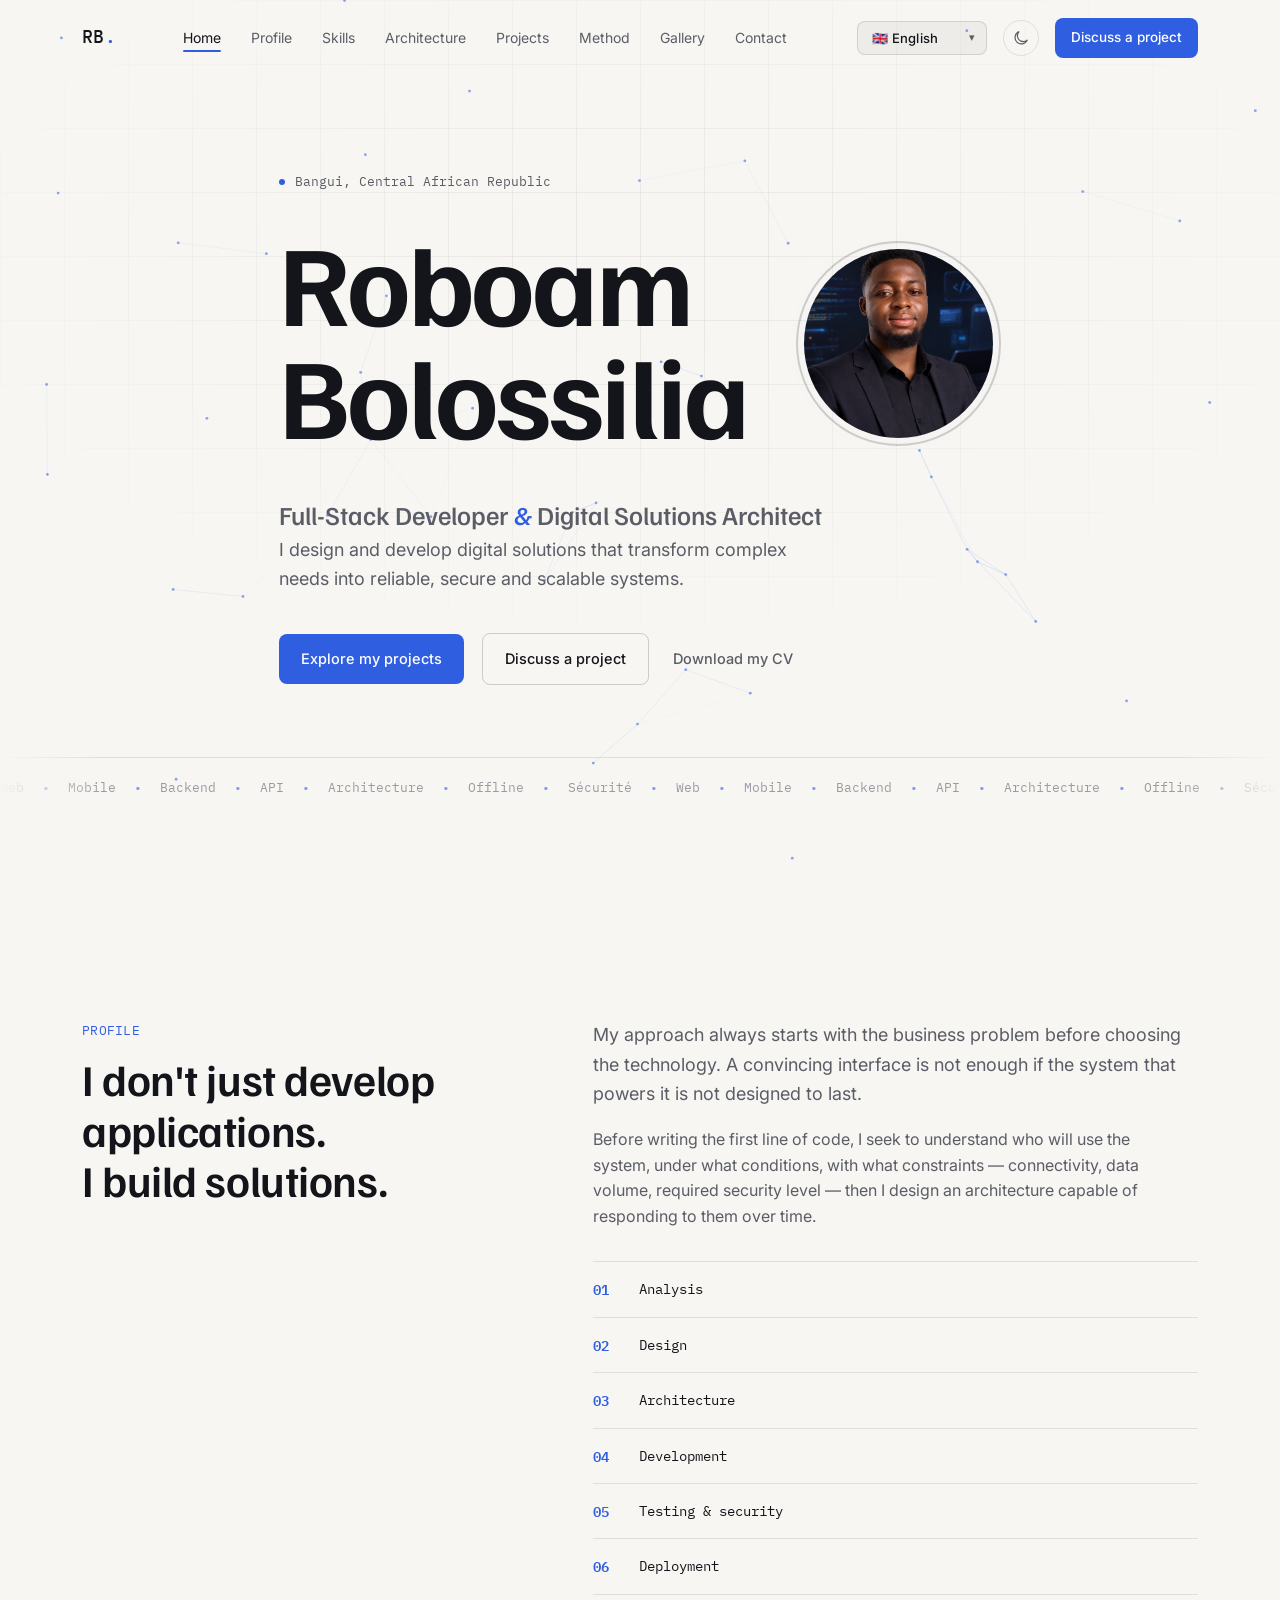
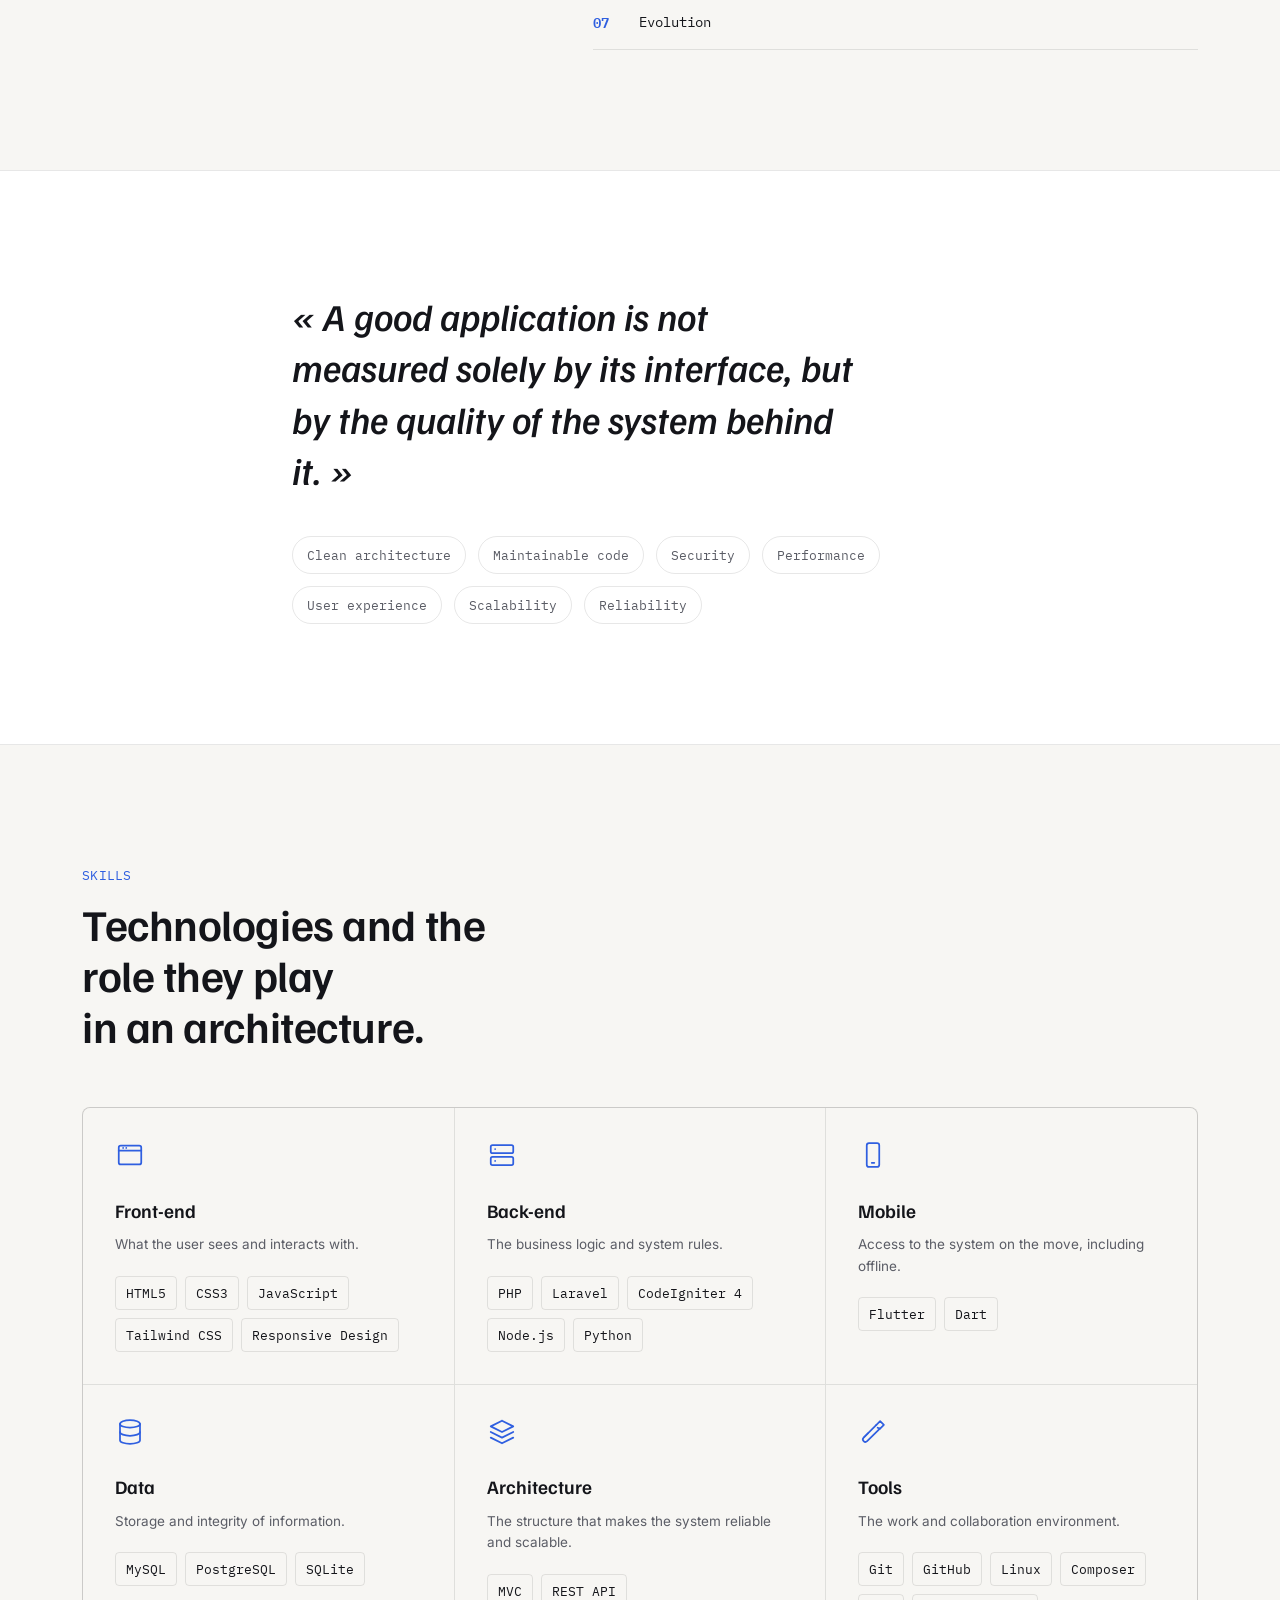
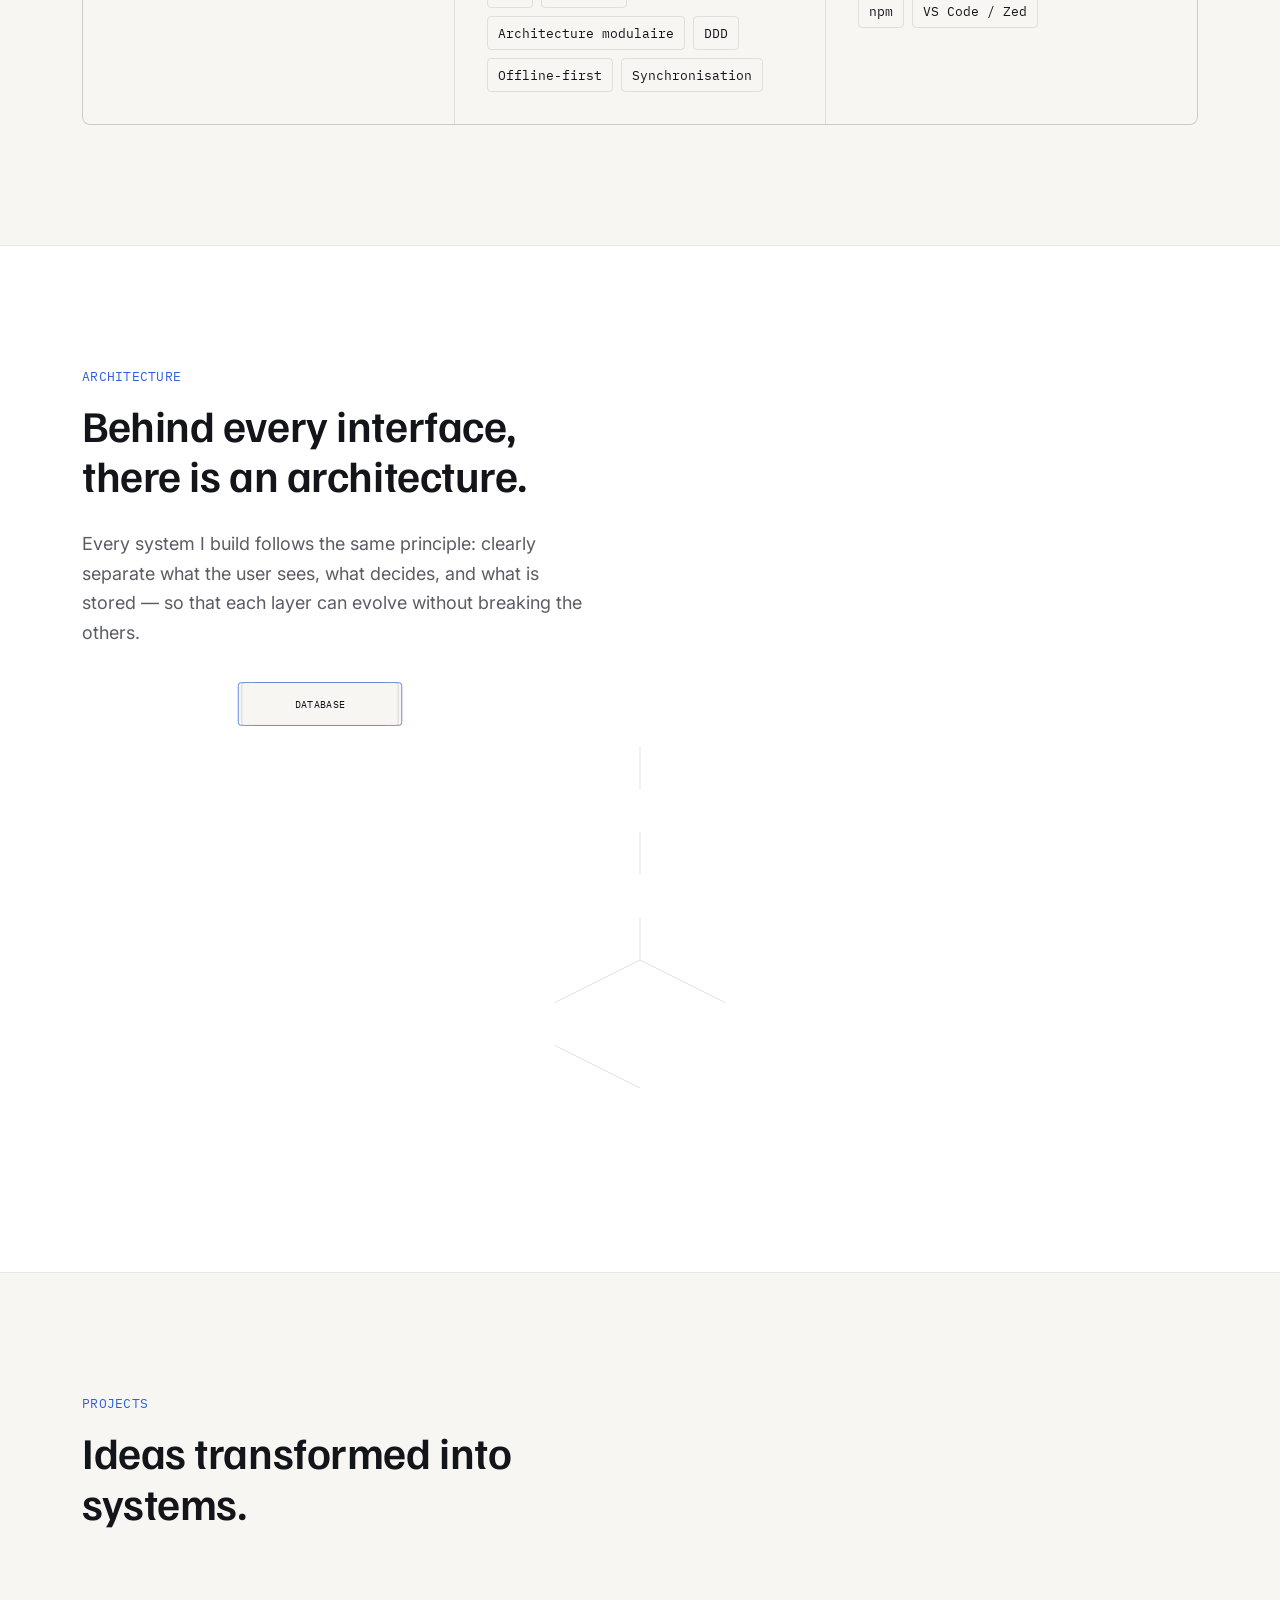
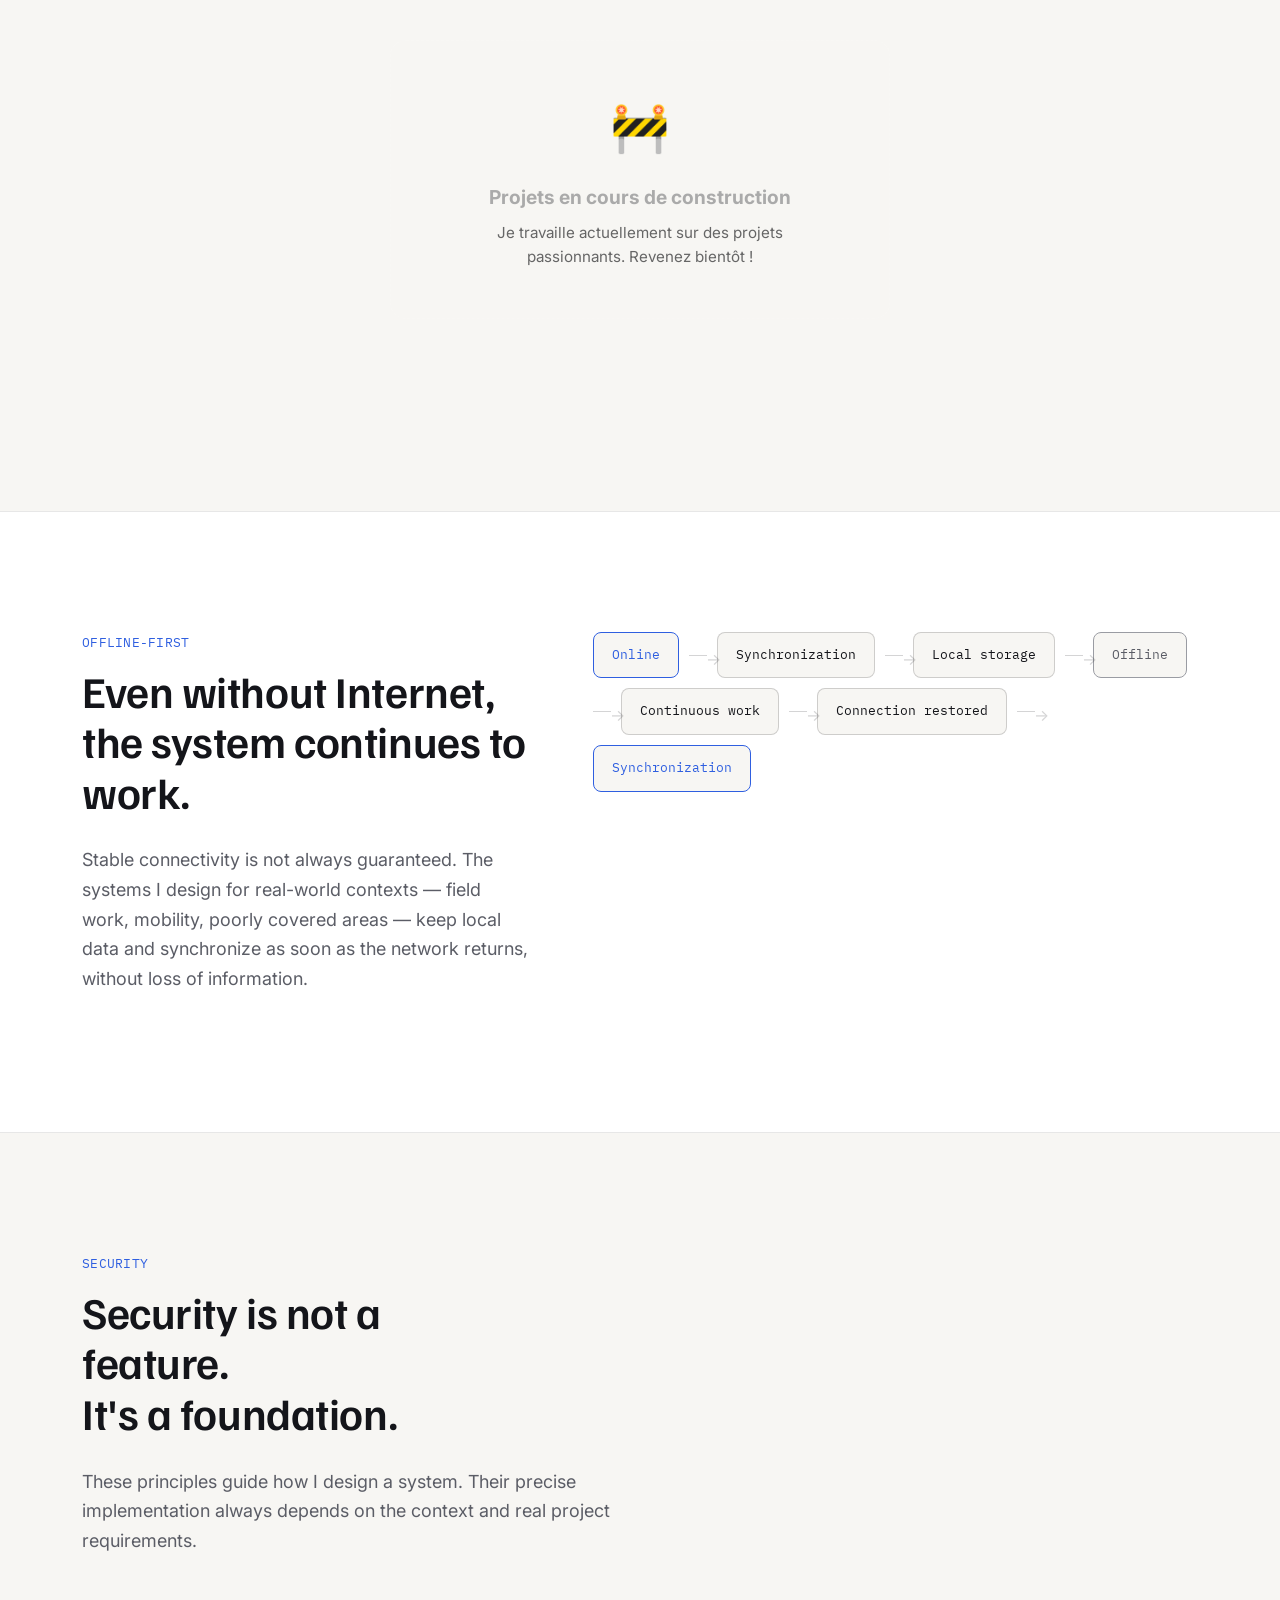
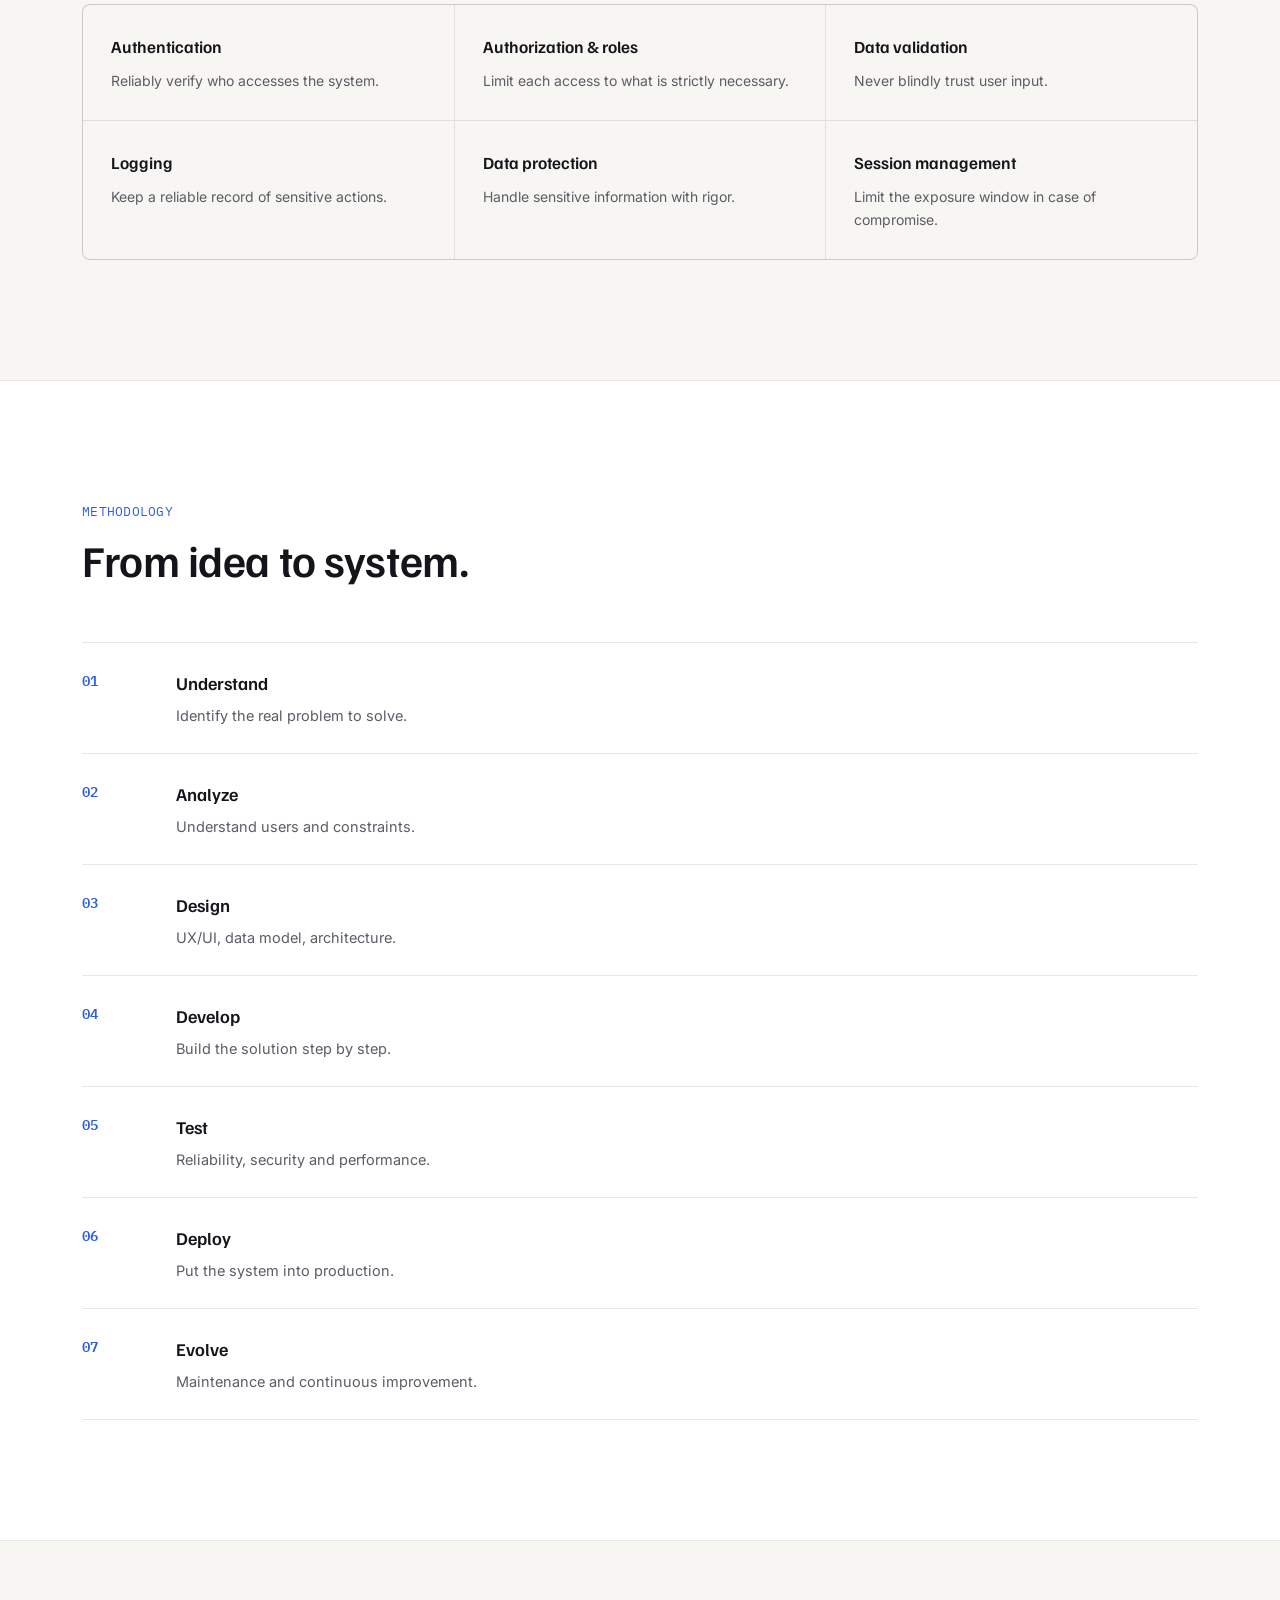
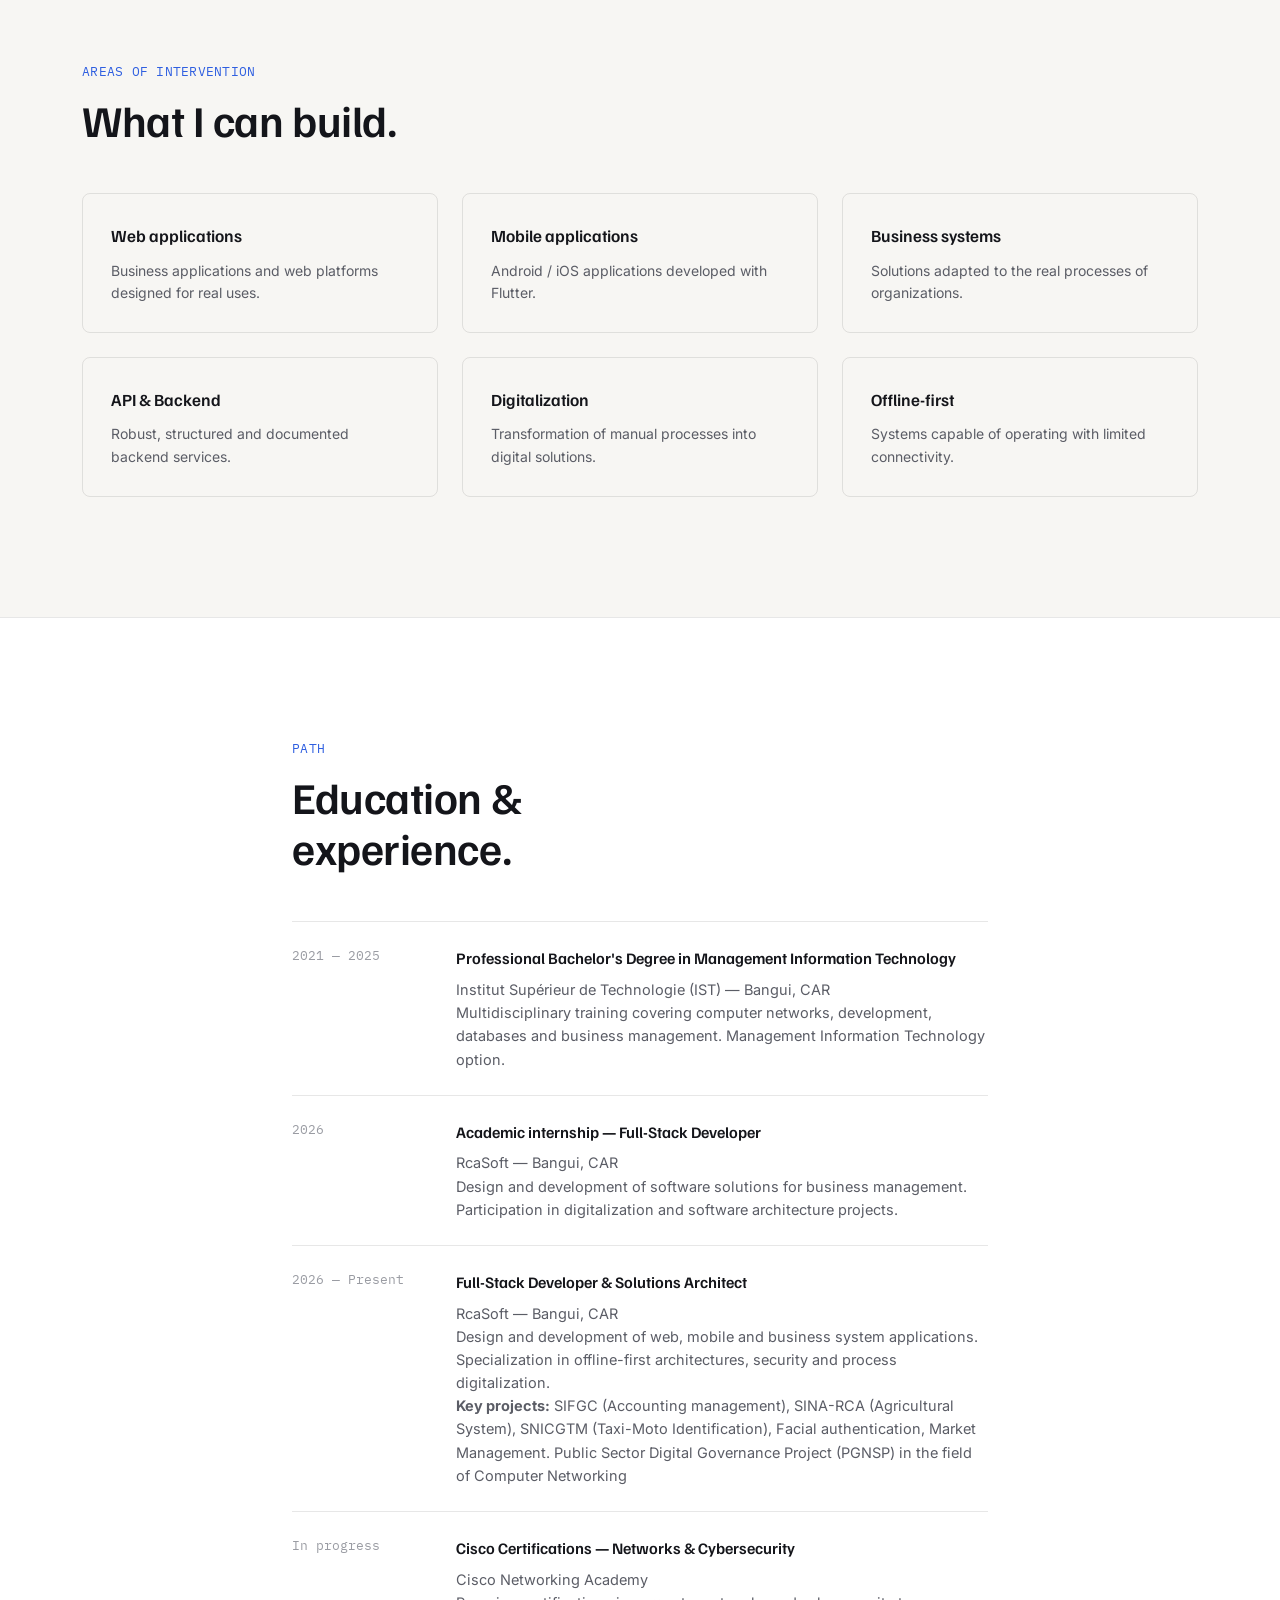
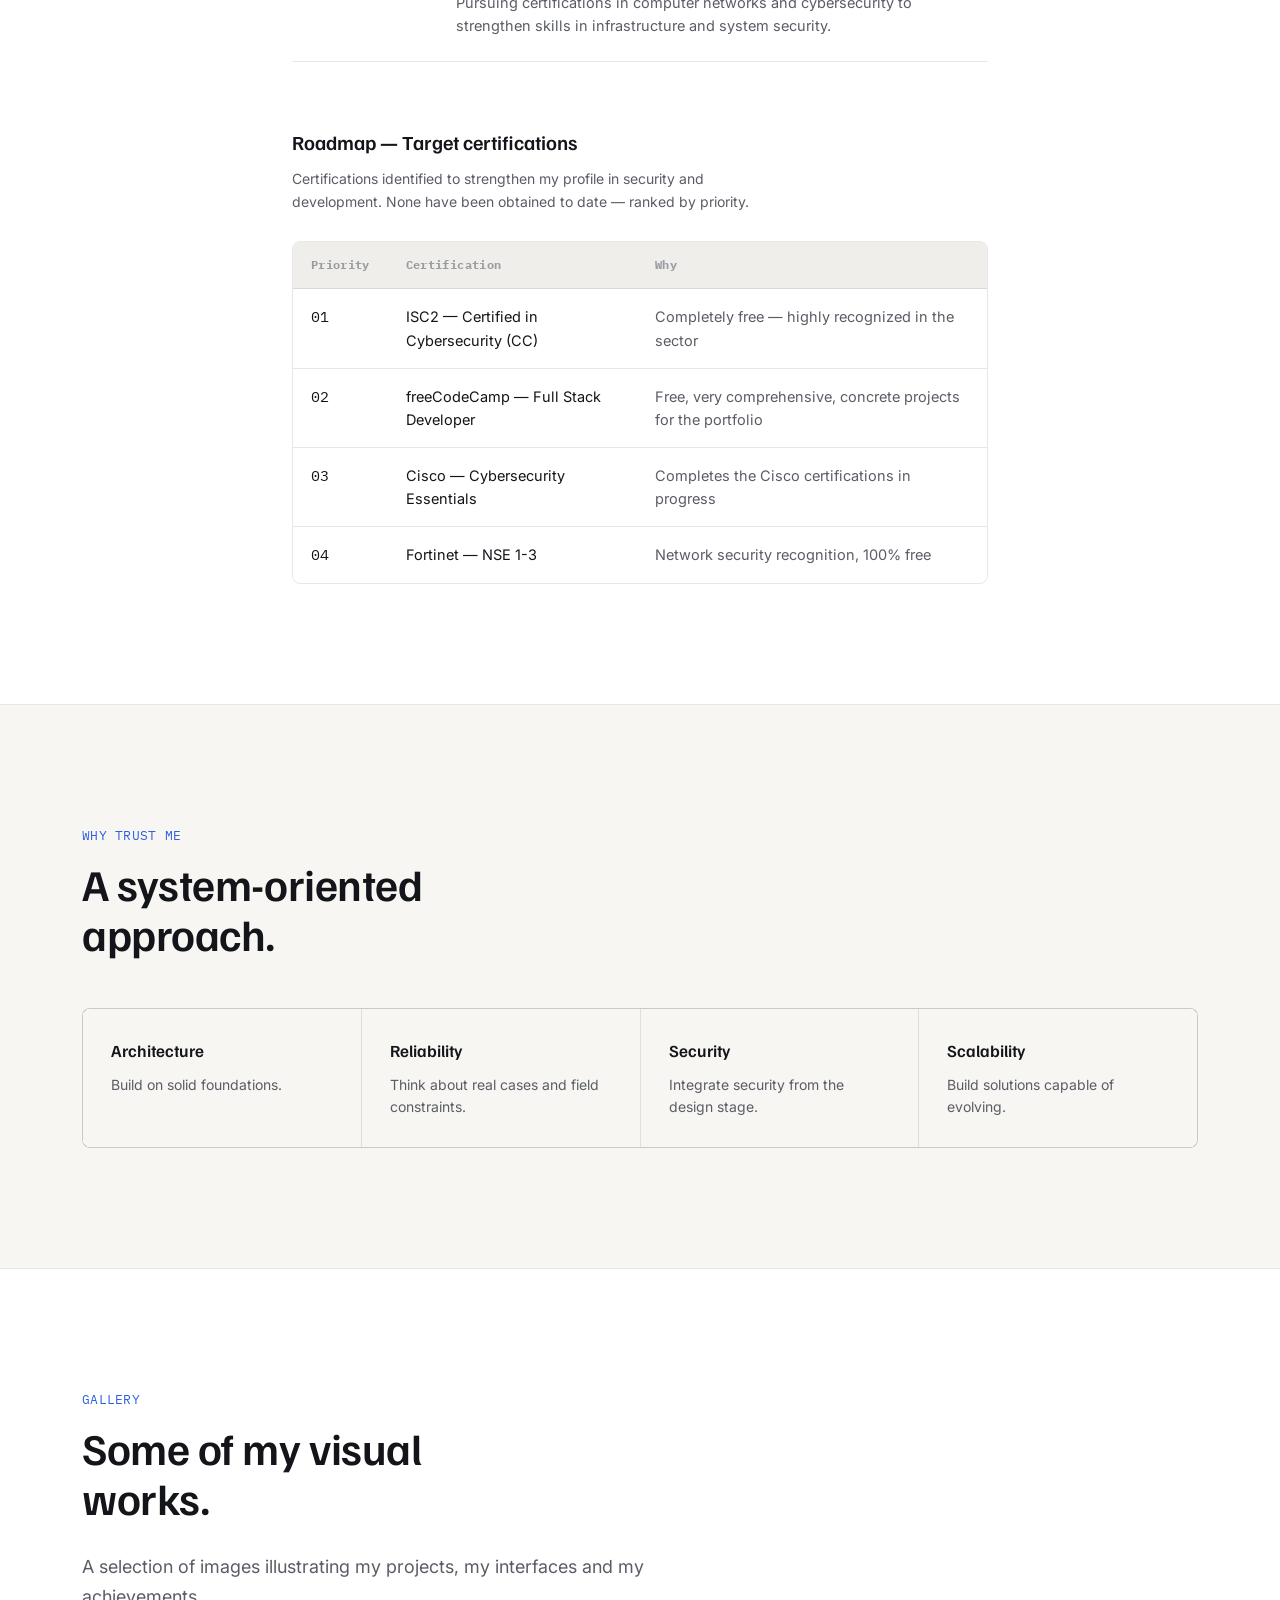
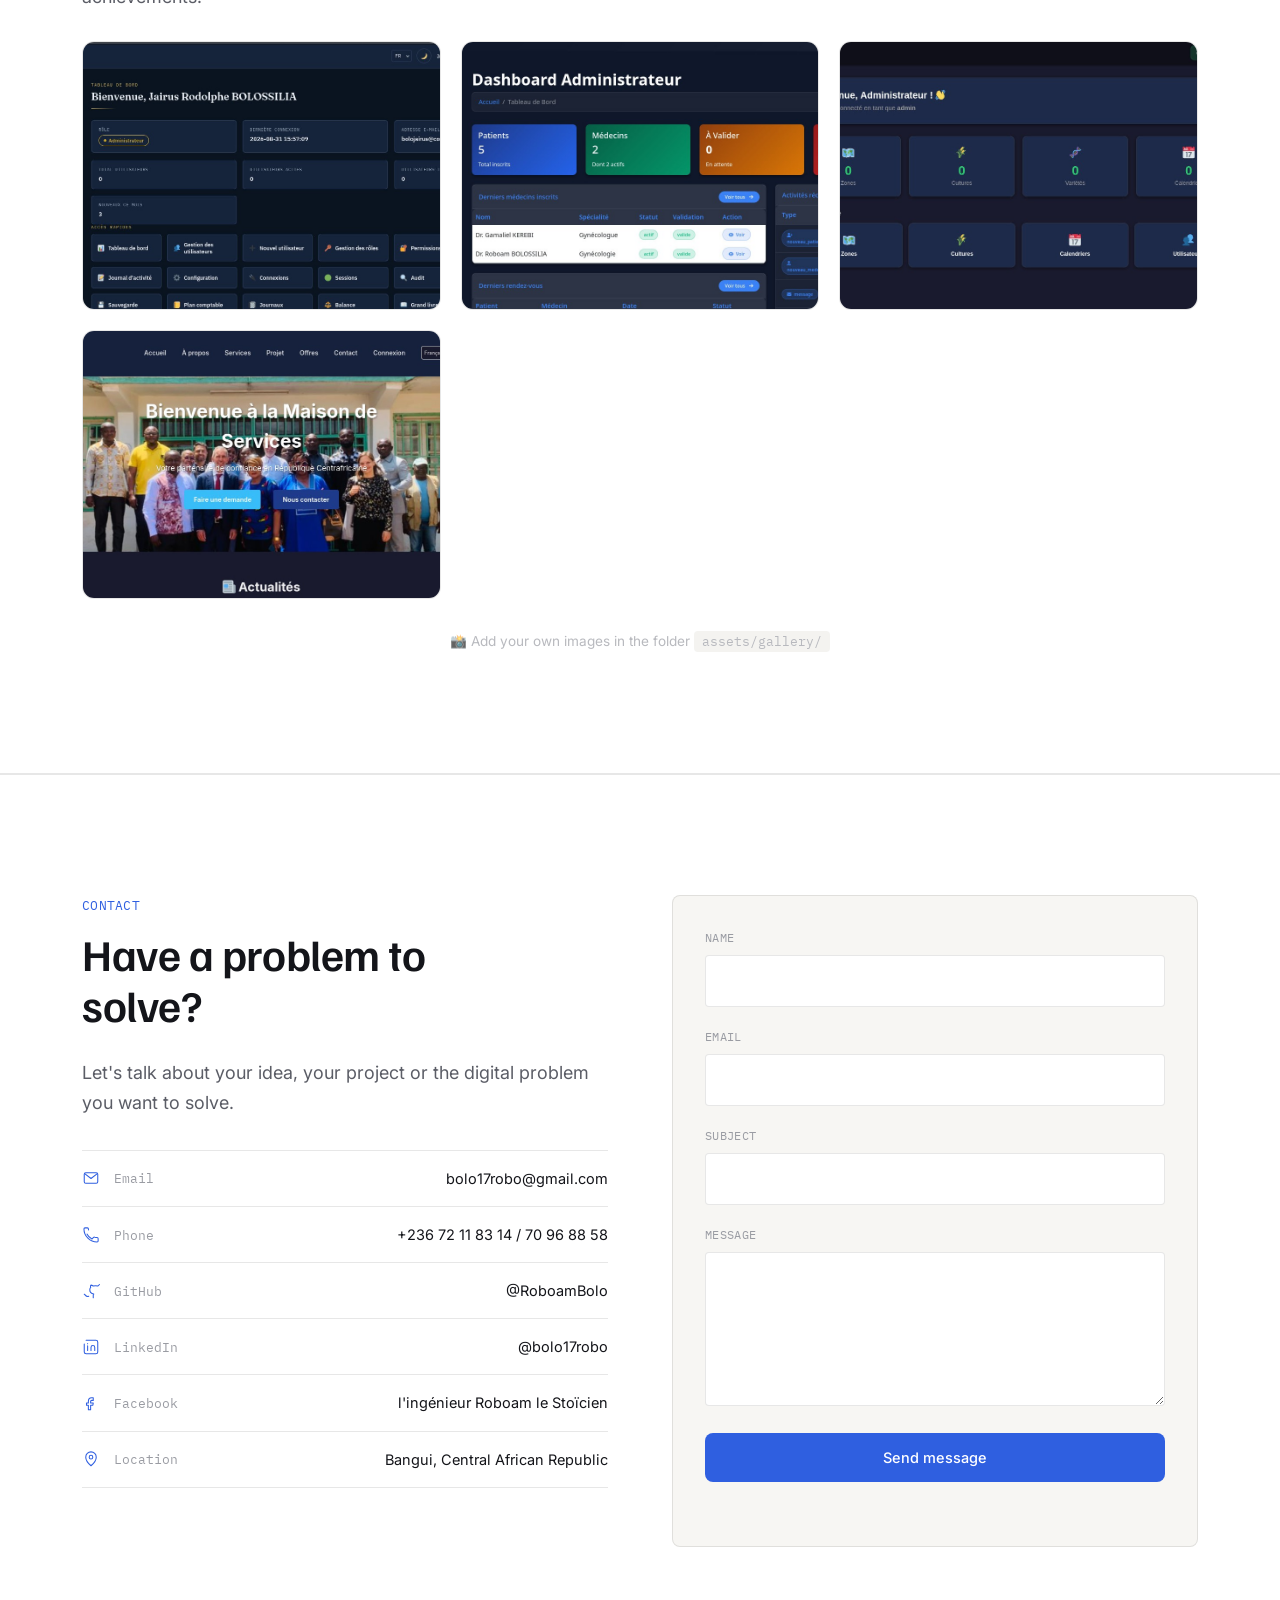
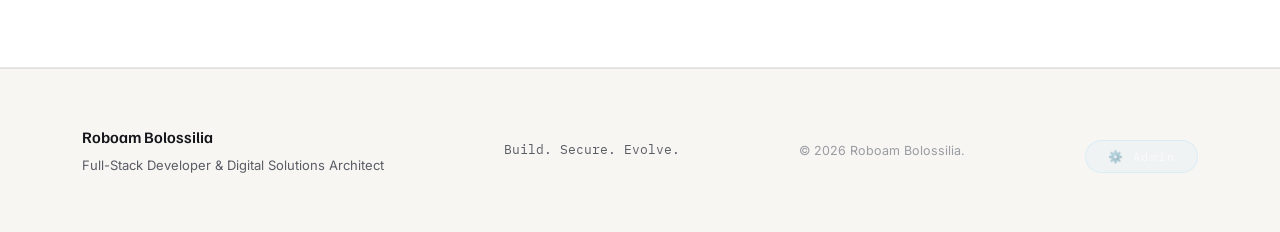
==== commit 4159bd2b: "Initial commit: Portfolio Roboam Bolossilia" ====
--- a/index.html
+++ b/index.html
@@ -1,39 +1,40 @@
 <!DOCTYPE html>
-<html lang="fr">
+<html lang="fr" dir="ltr">
 <head>
-<meta charset="UTF-8">
-<meta name="viewport" content="width=device-width, initial-scale=1.0">
-<title>Roboam Bolossilia — Full-Stack Developer &amp; Digital Solutions Architect</title>
-<meta name="description" content="Roboam Bolossilia conçoit et développe des solutions numériques — applications web, mobiles et systèmes métiers — pensées pour résoudre des problèmes réels, à Bangui, République centrafricaine.">
-<meta name="theme-color" content="#0a0b0d">
-
-<meta property="og:type" content="website">
-<meta property="og:title" content="Roboam Bolossilia — Full-Stack Developer & Digital Solutions Architect">
-<meta property="og:description" content="Je transforme des problèmes réels en solutions numériques fiables, structurées et évolutives.">
-<meta property="og:locale" content="fr_FR">
-<meta name="twitter:card" content="summary_large_image">
-<meta name="twitter:title" content="Roboam Bolossilia — Full-Stack Developer & Digital Solutions Architect">
-<meta name="twitter:description" content="Je transforme des problèmes réels en solutions numériques fiables, structurées et évolutives.">
-
-<script type="application/ld+json">
-{
-  "@context": "https://schema.org",
-  "@type": "Person",
-  "name": "Roboam Bolossilia",
-  "jobTitle": "Full-Stack Developer & Digital Solutions Architect",
-  "address": {
-    "@type": "PostalAddress",
-    "addressLocality": "Bangui",
-    "addressCountry": "CF"
-  }
-}
-</script>
-
-<link rel="icon" href="assets/icons/favicon.svg" type="image/svg+xml">
-<link rel="preconnect" href="https://fonts.googleapis.com">
-<link rel="preconnect" href="https://fonts.gstatic.com" crossorigin>
-<link href="https://fonts.googleapis.com/css2?family=Familjen+Grotesk:ital,wght@0,500;0,600;0,700;1,500&family=Inter:wght@400;500;600&family=IBM+Plex+Mono:wght@400;500&display=swap" rel="stylesheet">
-<link rel="stylesheet" href="css/style.css">
+    <meta charset="UTF-8">
+    <meta name="viewport" content="width=device-width, initial-scale=1.0">
+    <title>Roboam Bolossilia — Full-Stack Developer &amp; Digital Solutions Architect</title>
+    <meta name="description" content="Roboam Bolossilia conçoit et développe des solutions numériques — applications web, mobiles et systèmes métiers — pensées pour résoudre des problèmes réels, à Bangui, République centrafricaine.">
+    <meta name="theme-color" content="#0a0b0d">
+
+    <meta property="og:type" content="website">
+    <meta property="og:title" content="Roboam Bolossilia — Full-Stack Developer & Digital Solutions Architect">
+    <meta property="og:description" content="Je transforme des problèmes réels en solutions numériques fiables, structurées et évolutives.">
+    <meta property="og:locale" content="fr_FR">
+    <meta name="twitter:card" content="summary_large_image">
+    <meta name="twitter:title" content="Roboam Bolossilia — Full-Stack Developer & Digital Solutions Architect">
+    <meta name="twitter:description" content="Je transforme des problèmes réels en solutions numériques fiables, structurées et évolutives.">
+
+    <script type="application/ld+json">
+    {
+        "@context": "https://schema.org",
+        "@type": "Person",
+        "name": "Roboam Bolossilia",
+        "jobTitle": "Full-Stack Developer & Digital Solutions Architect",
+        "address": {
+            "@type": "PostalAddress",
+            "addressLocality": "Bangui",
+            "addressCountry": "CF"
+        }
+    }
+    </script>
+
+    <link rel="icon" href="assets/icons/favicon.svg" type="image/svg+xml">
+    <link rel="preconnect" href="https://fonts.googleapis.com">
+    <link rel="preconnect" href="https://fonts.gstatic.com" crossorigin>
+    <link href="https://fonts.googleapis.com/css2?family=Familjen+Grotesk:ital,wght@0,500;0,600;0,700;1,500&family=Inter:wght@400;500;600&family=IBM+Plex+Mono:wght@400;500&display=swap" rel="stylesheet">
+    <link rel="stylesheet" href="https://cdnjs.cloudflare.com/ajax/libs/font-awesome/6.5.0/css/all.min.css">
+    <link rel="stylesheet" href="css/style.css">
 </head>
 <body>
 
@@ -41,825 +42,627 @@
 
 <!-- ============ NAVIGATION ============ -->
 <header class="site-header" id="site-header">
-  <nav class="nav" aria-label="Navigation principale">
-    <a href="#hero" class="nav__brand">RB<span class="nav__brand-dot">.</span></a>
-
-    <button class="nav__toggle" id="navToggle" aria-expanded="false" aria-controls="navMenu" aria-label="Ouvrir le menu">
-      <span></span><span></span><span></span>
-    </button>
-
-    <div class="nav__menu" id="navMenu">
-      <ul class="nav__links">
-        <li><a href="#hero">Accueil</a></li>
-        <li><a href="#about">Profil</a></li>
-        <li><a href="#skills">Compétences</a></li>
-        <li><a href="#architecture">Architecture</a></li>
-        <li><a href="#projects">Projets</a></li>
-        <li><a href="#methodology">Méthode</a></li>
-        <li><a href="#gallery">Galerie</a></li>
-        <li><a href="#contact">Contact</a></li>
-      </ul>
-      <div class="nav__actions">
-        <button class="theme-toggle" id="themeToggle" aria-label="Basculer entre mode sombre et mode clair">
-          <svg class="icon-sun" viewBox="0 0 24 24" fill="none" stroke="currentColor" stroke-width="1.6"><circle cx="12" cy="12" r="4.2"/><path d="M12 2.5v2.4M12 19.1v2.4M4.6 4.6l1.7 1.7M17.7 17.7l1.7 1.7M2.5 12h2.4M19.1 12h2.4M4.6 19.4l1.7-1.7M17.7 6.3l1.7-1.7"/></svg>
-          <svg class="icon-moon" viewBox="0 0 24 24" fill="none" stroke="currentColor" stroke-width="1.6"><path d="M20.5 14.5A8.5 8.5 0 1 1 9.5 3.5a7 7 0 0 0 11 11Z"/></svg>
+    <nav class="nav" aria-label="Navigation principale">
+        <a href="#hero" class="nav__brand">RB<span class="nav__brand-dot">.</span></a>
+
+        <button class="nav__toggle" id="navToggle" aria-expanded="false" aria-controls="navMenu" aria-label="Ouvrir le menu">
+            <span></span><span></span><span></span>
         </button>
-        <a href="#contact" class="btn btn--sm btn--primary">Discuter d'un projet</a>
-      </div>
-    </div>
-  </nav>
+
+        <div class="nav__menu" id="navMenu">
+            <ul class="nav__links">
+                <li><a href="#hero" data-i18n="nav.home">Accueil</a></li>
+                <li><a href="#about" data-i18n="nav.about">Profil</a></li>
+                <li><a href="#skills" data-i18n="nav.skills">Compétences</a></li>
+                <li><a href="#architecture" data-i18n="nav.architecture">Architecture</a></li>
+                <li><a href="#projects" data-i18n="nav.projects">Projets</a></li>
+                <li><a href="#methodology" data-i18n="nav.methodology">Méthode</a></li>
+                <li><a href="#gallery" data-i18n="nav.gallery">Galerie</a></li>
+                <li><a href="#contact" data-i18n="nav.contact">Contact</a></li>
+                <!-- Lien Admin - visible uniquement après connexion -->
+                <li>
+                    <a href="admin/dashboard.html" id="admin-link" class="admin-nav-link" style="display:none;">
+                        <i class="fas fa-user-cog"></i> <span data-i18n="nav.admin">Admin</span>
+                    </a>
+                </li>
+            </ul>
+            <div class="nav__actions">
+                <div class="language-selector">
+                    <select id="languageSelect" class="lang-select" aria-label="Choisir la langue">
+                        <option value="fr">🇫🇷 Français</option>
+                        <option value="en">🇬🇧 English</option>
+                        <option value="ar">🇸🇦 العربية</option>
+                        <option value="ru">🇷🇺 Русский</option>
+                    </select>
+                </div>
+                <button class="theme-toggle" id="themeToggle" aria-label="Basculer entre mode sombre et mode clair">
+                    <svg class="icon-sun" viewBox="0 0 24 24" fill="none" stroke="currentColor" stroke-width="1.6"><circle cx="12" cy="12" r="4.2"/><path d="M12 2.5v2.4M12 19.1v2.4M4.6 4.6l1.7 1.7M17.7 17.7l1.7 1.7M2.5 12h2.4M19.1 12h2.4M4.6 19.4l1.7-1.7M17.7 6.3l1.7-1.7"/></svg>
+                    <svg class="icon-moon" viewBox="0 0 24 24" fill="none" stroke="currentColor" stroke-width="1.6"><path d="M20.5 14.5A8.5 8.5 0 1 1 9.5 3.5a7 7 0 0 0 11 11Z"/></svg>
+                </button>
+                <a href="#contact" class="btn btn--sm btn--primary" data-i18n="nav.cta">Discuter d'un projet</a>
+            </div>
+        </div>
+    </nav>
 </header>
 
 <main id="main">
 
-  <!-- ============ HERO ============ -->
-  <section class="hero" id="hero">
-    <div class="hero__grid" aria-hidden="true"></div>
-    <canvas id="heroCanvas" class="hero__canvas" aria-hidden="true"></canvas>
-
-    <div class="hero__content wrap">
-      <p class="hero__location">
-        <span class="dot-live" aria-hidden="true"></span>
-        Bangui, République centrafricaine
-      </p>
-
-      <div class="hero__top">
-        <h1 class="hero__name">Roboam<br>Bolossilia</h1>
-
-        <div class="hero__portrait" id="heroPortrait">
-          <img src="assets/images/portrait.jpg" alt="Portrait de Roboam Bolossilia"
-               id="heroPortraitImg"
-               onerror="this.style.display='none'; document.getElementById('heroPortraitFallback').style.display='flex';">
-          <div class="hero__portrait-fallback" id="heroPortraitFallback" aria-hidden="true">RB</div>
-        </div>
-      </div>
-
-      <p class="hero__title">
-        Full-Stack Developer <span class="hero__title-amp">&amp;</span> Digital Solutions Architect
-      </p>
-
-      <p class="hero__pitch">
-        Je conçois et développe des solutions numériques qui transforment des besoins
-        complexes en systèmes fiables, sécurisés et évolutifs.
-      </p>
-
-      <div class="hero__cta">
-        <a href="#projects" class="btn btn--primary">Explorer mes projets</a>
-        <a href="#contact" class="btn btn--ghost">Discuter d'un projet</a>
-        <a href="assets/docs/cv-roboam-bolossilia.pdf" download class="btn btn--text" id="cvLink">Télécharger mon CV <span aria-hidden="true">↓</span></a>
-      </div>
-    </div>
-
-    <div class="trust-strip" aria-label="Domaines de compétence">
-      <div class="trust-strip__track">
-        <span>Web</span><span class="sep">•</span>
-        <span>Mobile</span><span class="sep">•</span>
-        <span>Backend</span><span class="sep">•</span>
-        <span>API</span><span class="sep">•</span>
-        <span>Architecture</span><span class="sep">•</span>
-        <span>Offline</span><span class="sep">•</span>
-        <span>Sécurité</span><span class="sep">•</span>
-        <span>Web</span><span class="sep">•</span>
-        <span>Mobile</span><span class="sep">•</span>
-        <span>Backend</span><span class="sep">•</span>
-        <span>API</span><span class="sep">•</span>
-        <span>Architecture</span><span class="sep">•</span>
-        <span>Offline</span><span class="sep">•</span>
-        <span>Sécurité</span><span class="sep">•</span>
-      </div>
-    </div>
-  </section>
-
-  <!-- ============ ABOUT ============ -->
-  <section class="section" id="about">
-    <div class="wrap">
-      <div class="split">
-        <div class="split__lead reveal">
-          <p class="eyebrow">Profil</p>
-          <h2 class="h2">Je ne développe pas seulement des applications.<br>Je construis des solutions.</h2>
-        </div>
-        <div class="split__body reveal">
-          <p class="lead-text">
-            Mon approche part toujours du problème métier avant de choisir la technologie.
-            Une interface convaincante ne suffit pas si le système qui la fait fonctionner
-            n'est pas pensé pour durer.
-          </p>
-          <p class="p-text">
-            Avant d'écrire la première ligne de code, je cherche à comprendre qui utilisera
-            le système, dans quelles conditions, avec quelles contraintes — connectivité,
-            volume de données, niveau de sécurité requis — puis je conçois une architecture
-            capable d'y répondre dans la durée.
-          </p>
-
-          <ol class="process-list">
-            <li><span class="process-list__num">01</span><span>Analyse</span></li>
-            <li><span class="process-list__num">02</span><span>Conception</span></li>
-            <li><span class="process-list__num">03</span><span>Architecture</span></li>
-            <li><span class="process-list__num">04</span><span>Développement</span></li>
-            <li><span class="process-list__num">05</span><span>Tests &amp; sécurité</span></li>
-            <li><span class="process-list__num">06</span><span>Déploiement</span></li>
-            <li><span class="process-list__num">07</span><span>Évolution</span></li>
-          </ol>
-        </div>
-      </div>
-    </div>
-  </section>
-
-  <!-- ============ PHILOSOPHY ============ -->
-  <section class="section section--dark" id="philosophy">
-    <div class="wrap wrap--narrow">
-      <blockquote class="quote reveal">
-        <p>« Une bonne application ne se mesure pas uniquement à son interface, mais à la
-        qualité du système qui se trouve derrière. »</p>
-      </blockquote>
-      <div class="philosophy-tags reveal">
-        <span>Architecture propre</span>
-        <span>Code maintenable</span>
-        <span>Sécurité</span>
-        <span>Performance</span>
-        <span>Expérience utilisateur</span>
-        <span>Évolutivité</span>
-        <span>Fiabilité</span>
-      </div>
-    </div>
-  </section>
-
-  <!-- ============ SKILLS ============ -->
-  <section class="section" id="skills">
-    <div class="wrap">
-      <p class="eyebrow reveal">Compétences</p>
-      <h2 class="h2 reveal">Les technologies, et le rôle qu'elles jouent<br>dans une architecture.</h2>
-
-      <div class="skills-grid">
-        <div class="skill-card reveal">
-          <svg class="skill-card__icon" viewBox="0 0 24 24" fill="none" stroke="currentColor" stroke-width="1.4" stroke-linecap="round" stroke-linejoin="round" aria-hidden="true">
-            <rect x="3" y="4.5" width="18" height="15" rx="1.6"/>
-            <path d="M3 8.5h18"/>
-            <path d="M6.5 6.3h.01M9 6.3h.01"/>
-          </svg>
-          <h3>Front-end</h3>
-          <p class="skill-card__role">Ce que l'utilisateur voit et manipule.</p>
-          <ul>
-            <li>HTML5</li><li>CSS3</li><li>JavaScript</li><li>Tailwind CSS</li><li>Responsive Design</li>
-          </ul>
-        </div>
-        <div class="skill-card reveal">
-          <svg class="skill-card__icon" viewBox="0 0 24 24" fill="none" stroke="currentColor" stroke-width="1.4" stroke-linecap="round" stroke-linejoin="round" aria-hidden="true">
-            <rect x="3" y="4" width="18" height="6.5" rx="1.4"/>
-            <rect x="3" y="13.5" width="18" height="6.5" rx="1.4"/>
-            <path d="M6.5 7.25h.01M6.5 16.75h.01"/>
-          </svg>
-          <h3>Back-end</h3>
-          <p class="skill-card__role">La logique métier et les règles du système.</p>
-          <ul>
-            <li>PHP</li><li>Laravel</li><li>CodeIgniter 4</li><li>Node.js</li><li>Python</li>
-          </ul>
-        </div>
-        <div class="skill-card reveal">
-          <svg class="skill-card__icon" viewBox="0 0 24 24" fill="none" stroke="currentColor" stroke-width="1.4" stroke-linecap="round" stroke-linejoin="round" aria-hidden="true">
-            <rect x="7" y="2.5" width="10" height="19" rx="1.8"/>
-            <path d="M11 18.2h2"/>
-          </svg>
-          <h3>Mobile</h3>
-          <p class="skill-card__role">L'accès au système en mobilité, y compris hors ligne.</p>
-          <ul>
-            <li>Flutter</li><li>Dart</li>
-          </ul>
-        </div>
-        <div class="skill-card reveal">
-          <svg class="skill-card__icon" viewBox="0 0 24 24" fill="none" stroke="currentColor" stroke-width="1.4" stroke-linecap="round" stroke-linejoin="round" aria-hidden="true">
-            <ellipse cx="12" cy="5.5" rx="8" ry="3"/>
-            <path d="M4 5.5v6.5c0 1.66 3.58 3 8 3s8-1.34 8-3V5.5"/>
-            <path d="M4 12v6.5c0 1.66 3.58 3 8 3s8-1.34 8-3V12"/>
-          </svg>
-          <h3>Données</h3>
-          <p class="skill-card__role">Le stockage et l'intégrité de l'information.</p>
-          <ul>
-            <li>MySQL</li><li>PostgreSQL</li><li>SQLite</li>
-          </ul>
-        </div>
-        <div class="skill-card reveal">
-          <svg class="skill-card__icon" viewBox="0 0 24 24" fill="none" stroke="currentColor" stroke-width="1.4" stroke-linecap="round" stroke-linejoin="round" aria-hidden="true">
-            <path d="M12 3 3 7.5 12 12l9-4.5L12 3Z"/>
-            <path d="M3 12 12 16.5 21 12"/>
-            <path d="M3 16.5 12 21l9-4.5"/>
-          </svg>
-          <h3>Architecture</h3>
-          <p class="skill-card__role">La structure qui rend le système fiable et évolutif.</p>
-          <ul>
-            <li>MVC</li><li>REST API</li><li>Architecture modulaire</li><li>DDD</li><li>Offline-first</li><li>Synchronisation</li>
-          </ul>
-        </div>
-        <div class="skill-card reveal">
-          <svg class="skill-card__icon" viewBox="0 0 24 24" fill="none" stroke="currentColor" stroke-width="1.4" stroke-linecap="round" stroke-linejoin="round" aria-hidden="true">
-            <path d="M14.7 6.3 17.7 3.3l3 3-3 3-2-.7"/>
-            <path d="M14.7 6.3 4.5 16.5a2 2 0 0 0 0 2.8v0a2 2 0 0 0 2.8 0L17.7 9.1"/>
-            <path d="m8 13-3 3"/>
-          </svg>
-          <h3>Outils</h3>
-          <p class="skill-card__role">L'environnement de travail et de collaboration.</p>
-          <ul>
-            <li>Git</li><li>GitHub</li><li>Linux</li><li>Composer</li><li>npm</li><li>VS Code / Zed</li>
-          </ul>
-        </div>
-      </div>
-    </div>
-  </section>
-
-  <!-- ============ ARCHITECTURE (signature section) ============ -->
-  <section class="section section--dark" id="architecture">
-    <div class="wrap">
-      <p class="eyebrow reveal">Architecture</p>
-      <h2 class="h2 reveal">Derrière chaque interface,<br>il y a une architecture.</h2>
-      <p class="lead-text reveal" style="max-width:46ch">
-        Chaque système que je construis suit un même principe : séparer clairement ce que
-        l'utilisateur voit, ce qui décide, et ce qui est conservé — pour que chaque couche
-        puisse évoluer sans casser les autres.
-      </p>
-
-      <div class="arch-diagram reveal" id="archDiagram">
-        <svg viewBox="0 0 900 620" preserveAspectRatio="xMidYMid meet" role="img" aria-label="Schéma d'architecture logicielle : Utilisateur, Front-end, API REST, Back-end, Logique métier et Sécurité, Base de données">
-          <!-- connecting lines -->
-          <g class="arch-lines">
-            <path class="arch-line" data-step="1" d="M450,60 L450,120"/>
-            <path class="arch-line" data-step="2" d="M450,180 L450,240"/>
-            <path class="arch-line" data-step="3" d="M450,300 L450,360"/>
-            <path class="arch-line" data-step="4" d="M450,360 L330,420"/>
-            <path class="arch-line" data-step="4" d="M450,360 L570,420"/>
-            <path class="arch-line" data-step="5" d="M330,480 L450,540"/>
-          </g>
-
-          <!-- nodes -->
-          <g class="arch-node" data-step="0" transform="translate(450,40)">
-            <text text-anchor="middle" class="arch-node__label" y="6">UTILISATEUR</text>
-          </g>
-
-          <g class="arch-node arch-node--box" data-step="1" transform="translate(450,150)">
-            <rect x="-110" y="-30" width="220" height="60" rx="4"/>
-            <text text-anchor="middle" y="6" class="arch-node__title">FRONT-END</text>
-          </g>
-
-          <g class="arch-node arch-node--box" data-step="2" transform="translate(450,270)">
-            <rect x="-110" y="-30" width="220" height="60" rx="4"/>
-            <text text-anchor="middle" y="6" class="arch-node__title">REST API</text>
-          </g>
-
-          <g class="arch-node arch-node--box" data-step="3" transform="translate(450,390)">
-            <rect x="-110" y="-30" width="220" height="60" rx="4"/>
-            <text text-anchor="middle" y="6" class="arch-node__title">BACK-END</text>
-          </g>
-
-          <g class="arch-node arch-node--box arch-node--accent" data-step="4" transform="translate(330,450)">
-            <rect x="-115" y="-30" width="230" height="60" rx="4"/>
-            <text text-anchor="middle" y="6" class="arch-node__title">BUSINESS LOGIC</text>
-          </g>
-
-          <g class="arch-node arch-node--box arch-node--accent" data-step="4" transform="translate(570,450)">
-            <rect x="-95" y="-30" width="190" height="60" rx="4"/>
-            <text text-anchor="middle" y="6" class="arch-node__title">SECURITY</text>
-          </g>
-
-          <g class="arch-node arch-node--box" data-step="5" transform="translate(450,570)">
-            <rect x="-110" y="-30" width="220" height="60" rx="4"/>
-            <text text-anchor="middle" y="6" class="arch-node__title">DATABASE</text>
-          </g>
-        </svg>
-      </div>
-    </div>
-  </section>
-
-  <!-- ============ PROJECTS ============ -->
-  <section class="section" id="projects">
-    <div class="wrap">
-      <p class="eyebrow reveal">Projets</p>
-      <h2 class="h2 reveal">Des idées transformées en systèmes.</h2>
-
-      <!-- SIFGC -->
-      <article class="case-study reveal">
-        <div class="case-study__head">
-          <div>
-            <p class="case-study__eyebrow">Système métier — Gestion &amp; comptabilité</p>
-            <h3>SIFGC — Système Intégré de Facturation et de Gestion Comptable</h3>
-          </div>
-          <span class="status-pill" data-status="tbd">Statut à confirmer</span>
-        </div>
-        <div class="case-study__grid">
-          <div>
-            <h4>Contexte</h4>
-            <p>Les organisations qui facturent et suivent leur comptabilité manuellement perdent
-            en traçabilité et en fiabilité à mesure que leur activité grandit.</p>
-            <h4>Problème</h4>
-            <p>Centraliser la facturation, la TVA et le suivi comptable dans un seul système,
-            avec des accès différenciés selon les rôles.</p>
-            <h4>Solution</h4>
-            <p>Une plateforme de facturation et de gestion comptable structurée autour des
-            clients, des factures, des rapports et des utilisateurs, avec traçabilité des
-            actions sensibles.</p>
-          </div>
-          <div>
-            <h4>Fonctionnalités clés</h4>
-            <ul class="check-list">
-              <li>Gestion des clients</li>
-              <li>Facturation &amp; TVA</li>
-              <li>Suivi comptable &amp; rapports</li>
-              <li>Utilisateurs &amp; rôles</li>
-              <li>Traçabilité des actions</li>
+    <!-- ============ HERO ============ -->
+    <section class="hero" id="hero">
+        <div class="hero__grid" aria-hidden="true"></div>
+        <canvas id="heroCanvas" class="hero__canvas" aria-hidden="true"></canvas>
+
+        <div class="hero__content wrap">
+            <p class="hero__location">
+                <span class="dot-live" aria-hidden="true"></span>
+                <span data-i18n="hero.location">Bangui, République centrafricaine</span>
+            </p>
+
+            <div class="hero__top">
+                <h1 class="hero__name" data-i18n="hero.name">Roboam<br>Bolossilia</h1>
+
+                <div class="hero__portrait" id="heroPortrait">
+                    <img src="assets/images/portrait.jpg" alt="Portrait de Roboam Bolossilia"
+                         id="heroPortraitImg"
+                         onerror="this.style.display='none'; document.getElementById('heroPortraitFallback').style.display='flex';">
+                    <div class="hero__portrait-fallback" id="heroPortraitFallback" aria-hidden="true">RB</div>
+                </div>
+            </div>
+
+            <p class="hero__title" data-i18n="hero.title">
+                Full-Stack Developer <span class="hero__title-amp">&amp;</span> Digital Solutions Architect
+            </p>
+
+            <p class="hero__pitch" data-i18n="hero.pitch">
+                Je conçois et développe des solutions numériques qui transforment des besoins
+                complexes en systèmes fiables, sécurisés et évolutifs.
+            </p>
+
+            <div class="hero__cta">
+                <a href="#projects" class="btn btn--primary" data-i18n="hero.cta1">Explorer mes projets</a>
+                <a href="#contact" class="btn btn--ghost" data-i18n="hero.cta2">Discuter d'un projet</a>
+                <a href="assets/docs/cv-roboam-bolossilia.pdf" download class="btn btn--text" id="cvLink" data-i18n="hero.cv">Télécharger mon CV <span aria-hidden="true">↓</span></a>
+            </div>
+        </div>
+
+        <div class="trust-strip" aria-label="Domaines de compétence">
+            <div class="trust-strip__track">
+                <span>Web</span><span class="sep">•</span>
+                <span>Mobile</span><span class="sep">•</span>
+                <span>Backend</span><span class="sep">•</span>
+                <span>API</span><span class="sep">•</span>
+                <span>Architecture</span><span class="sep">•</span>
+                <span>Offline</span><span class="sep">•</span>
+                <span>Sécurité</span><span class="sep">•</span>
+                <span>Web</span><span class="sep">•</span>
+                <span>Mobile</span><span class="sep">•</span>
+                <span>Backend</span><span class="sep">•</span>
+                <span>API</span><span class="sep">•</span>
+                <span>Architecture</span><span class="sep">•</span>
+                <span>Offline</span><span class="sep">•</span>
+                <span>Sécurité</span><span class="sep">•</span>
+            </div>
+        </div>
+    </section>
+
+    <!-- ============ ABOUT ============ -->
+    <section class="section" id="about">
+        <div class="wrap">
+            <div class="split">
+                <div class="split__lead reveal">
+                    <p class="eyebrow" data-i18n="about.eyebrow">Profil</p>
+                    <h2 class="h2" data-i18n="about.heading">Je ne développe pas seulement des applications.<br>Je construis des solutions.</h2>
+                </div>
+                <div class="split__body reveal">
+                    <p class="lead-text" data-i18n="about.lead">
+                        Mon approche part toujours du problème métier avant de choisir la technologie.
+                        Une interface convaincante ne suffit pas si le système qui la fait fonctionner
+                        n'est pas pensé pour durer.
+                    </p>
+                    <p class="p-text" data-i18n="about.body">
+                        Avant d'écrire la première ligne de code, je cherche à comprendre qui utilisera
+                        le système, dans quelles conditions, avec quelles contraintes — connectivité,
+                        volume de données, niveau de sécurité requis — puis je conçois une architecture
+                        capable d'y répondre dans la durée.
+                    </p>
+
+                    <ol class="process-list">
+                        <li><span class="process-list__num">01</span><span data-i18n="about.step1">Analyse</span></li>
+                        <li><span class="process-list__num">02</span><span data-i18n="about.step2">Conception</span></li>
+                        <li><span class="process-list__num">03</span><span data-i18n="about.step3">Architecture</span></li>
+                        <li><span class="process-list__num">04</span><span data-i18n="about.step4">Développement</span></li>
+                        <li><span class="process-list__num">05</span><span data-i18n="about.step5">Tests &amp; sécurité</span></li>
+                        <li><span class="process-list__num">06</span><span data-i18n="about.step6">Déploiement</span></li>
+                        <li><span class="process-list__num">07</span><span data-i18n="about.step7">Évolution</span></li>
+                    </ol>
+                </div>
+            </div>
+        </div>
+    </section>
+
+    <!-- ============ PHILOSOPHY ============ -->
+    <section class="section section--dark" id="philosophy">
+        <div class="wrap wrap--narrow">
+            <blockquote class="quote reveal">
+                <p data-i18n="philosophy.quote">« Une bonne application ne se mesure pas uniquement à son interface, mais à la qualité du système qui se trouve derrière. »</p>
+            </blockquote>
+            <div class="philosophy-tags reveal">
+                <span data-i18n="philosophy.tag1">Architecture propre</span>
+                <span data-i18n="philosophy.tag2">Code maintenable</span>
+                <span data-i18n="philosophy.tag3">Sécurité</span>
+                <span data-i18n="philosophy.tag4">Performance</span>
+                <span data-i18n="philosophy.tag5">Expérience utilisateur</span>
+                <span data-i18n="philosophy.tag6">Évolutivité</span>
+                <span data-i18n="philosophy.tag7">Fiabilité</span>
+            </div>
+        </div>
+    </section>
+
+    <!-- ============ SKILLS ============ -->
+    <section class="section" id="skills">
+        <div class="wrap">
+            <p class="eyebrow reveal" data-i18n="skills.eyebrow">Compétences</p>
+            <h2 class="h2 reveal" data-i18n="skills.heading">Les technologies, et le rôle qu'elles jouent<br>dans une architecture.</h2>
+
+            <div class="skills-grid">
+                <div class="skill-card reveal">
+                    <svg class="skill-card__icon" viewBox="0 0 24 24" fill="none" stroke="currentColor" stroke-width="1.4" stroke-linecap="round" stroke-linejoin="round" aria-hidden="true">
+                        <rect x="3" y="4.5" width="18" height="15" rx="1.6"/>
+                        <path d="M3 8.5h18"/>
+                        <path d="M6.5 6.3h.01M9 6.3h.01"/>
+                    </svg>
+                    <h3 data-i18n="skills.front.title">Front-end</h3>
+                    <p class="skill-card__role" data-i18n="skills.front.role">Ce que l'utilisateur voit et manipule.</p>
+                    <ul>
+                        <li>HTML5</li><li>CSS3</li><li>JavaScript</li><li>Tailwind CSS</li><li>Responsive Design</li>
+                    </ul>
+                </div>
+                <div class="skill-card reveal">
+                    <svg class="skill-card__icon" viewBox="0 0 24 24" fill="none" stroke="currentColor" stroke-width="1.4" stroke-linecap="round" stroke-linejoin="round" aria-hidden="true">
+                        <rect x="3" y="4" width="18" height="6.5" rx="1.4"/>
+                        <rect x="3" y="13.5" width="18" height="6.5" rx="1.4"/>
+                        <path d="M6.5 7.25h.01M6.5 16.75h.01"/>
+                    </svg>
+                    <h3 data-i18n="skills.back.title">Back-end</h3>
+                    <p class="skill-card__role" data-i18n="skills.back.role">La logique métier et les règles du système.</p>
+                    <ul>
+                        <li>PHP</li><li>Laravel</li><li>CodeIgniter 4</li><li>Node.js</li><li>Python</li>
+                    </ul>
+                </div>
+                <div class="skill-card reveal">
+                    <svg class="skill-card__icon" viewBox="0 0 24 24" fill="none" stroke="currentColor" stroke-width="1.4" stroke-linecap="round" stroke-linejoin="round" aria-hidden="true">
+                        <rect x="7" y="2.5" width="10" height="19" rx="1.8"/>
+                        <path d="M11 18.2h2"/>
+                    </svg>
+                    <h3 data-i18n="skills.mobile.title">Mobile</h3>
+                    <p class="skill-card__role" data-i18n="skills.mobile.role">L'accès au système en mobilité, y compris hors ligne.</p>
+                    <ul>
+                        <li>Flutter</li><li>Dart</li>
+                    </ul>
+                </div>
+                <div class="skill-card reveal">
+                    <svg class="skill-card__icon" viewBox="0 0 24 24" fill="none" stroke="currentColor" stroke-width="1.4" stroke-linecap="round" stroke-linejoin="round" aria-hidden="true">
+                        <ellipse cx="12" cy="5.5" rx="8" ry="3"/>
+                        <path d="M4 5.5v6.5c0 1.66 3.58 3 8 3s8-1.34 8-3V5.5"/>
+                        <path d="M4 12v6.5c0 1.66 3.58 3 8 3s8-1.34 8-3V12"/>
+                    </svg>
+                    <h3 data-i18n="skills.data.title">Données</h3>
+                    <p class="skill-card__role" data-i18n="skills.data.role">Le stockage et l'intégrité de l'information.</p>
+                    <ul>
+                        <li>MySQL</li><li>PostgreSQL</li><li>SQLite</li>
+                    </ul>
+                </div>
+                <div class="skill-card reveal">
+                    <svg class="skill-card__icon" viewBox="0 0 24 24" fill="none" stroke="currentColor" stroke-width="1.4" stroke-linecap="round" stroke-linejoin="round" aria-hidden="true">
+                        <path d="M12 3 3 7.5 12 12l9-4.5L12 3Z"/>
+                        <path d="M3 12 12 16.5 21 12"/>
+                        <path d="M3 16.5 12 21l9-4.5"/>
+                    </svg>
+                    <h3 data-i18n="skills.arch.title">Architecture</h3>
+                    <p class="skill-card__role" data-i18n="skills.arch.role">La structure qui rend le système fiable et évolutif.</p>
+                    <ul>
+                        <li>MVC</li><li>REST API</li><li>Architecture modulaire</li><li>DDD</li><li>Offline-first</li><li>Synchronisation</li>
+                    </ul>
+                </div>
+                <div class="skill-card reveal">
+                    <svg class="skill-card__icon" viewBox="0 0 24 24" fill="none" stroke="currentColor" stroke-width="1.4" stroke-linecap="round" stroke-linejoin="round" aria-hidden="true">
+                        <path d="M14.7 6.3 17.7 3.3l3 3-3 3-2-.7"/>
+                        <path d="M14.7 6.3 4.5 16.5a2 2 0 0 0 0 2.8v0a2 2 0 0 0 2.8 0L17.7 9.1"/>
+                        <path d="m8 13-3 3"/>
+                    </svg>
+                    <h3 data-i18n="skills.tools.title">Outils</h3>
+                    <p class="skill-card__role" data-i18n="skills.tools.role">L'environnement de travail et de collaboration.</p>
+                    <ul>
+                        <li>Git</li><li>GitHub</li><li>Linux</li><li>Composer</li><li>npm</li><li>VS Code / Zed</li>
+                    </ul>
+                </div>
+            </div>
+        </div>
+    </section>
+
+    <!-- ============ ARCHITECTURE ============ -->
+    <section class="section section--dark" id="architecture">
+        <div class="wrap">
+            <p class="eyebrow reveal" data-i18n="architecture.eyebrow">Architecture</p>
+            <h2 class="h2 reveal" data-i18n="architecture.heading">Derrière chaque interface,<br>il y a une architecture.</h2>
+            <p class="lead-text reveal" style="max-width:46ch" data-i18n="architecture.lead">
+                Chaque système que je construis suit un même principe : séparer clairement ce que
+                l'utilisateur voit, ce qui décide, et ce qui est conservé — pour que chaque couche
+                puisse évoluer sans casser les autres.
+            </p>
+
+            <div class="arch-diagram reveal" id="archDiagram">
+                <svg viewBox="0 0 900 620" preserveAspectRatio="xMidYMid meet" role="img" aria-label="Schéma d'architecture logicielle : Utilisateur, Front-end, API REST, Back-end, Logique métier et Sécurité, Base de données">
+                    <g class="arch-lines">
+                        <path class="arch-line" data-step="1" d="M450,60 L450,120"/>
+                        <path class="arch-line" data-step="2" d="M450,180 L450,240"/>
+                        <path class="arch-line" data-step="3" d="M450,300 L450,360"/>
+                        <path class="arch-line" data-step="4" d="M450,360 L330,420"/>
+                        <path class="arch-line" data-step="4" d="M450,360 L570,420"/>
+                        <path class="arch-line" data-step="5" d="M330,480 L450,540"/>
+                    </g>
+                    <g class="arch-node" data-step="0" transform="translate(450,40)">
+                        <text text-anchor="middle" class="arch-node__label" y="6" data-i18n="architecture.node.user">UTILISATEUR</text>
+                    </g>
+                    <g class="arch-node arch-node--box" data-step="1" transform="translate(450,150)">
+                        <rect x="-110" y="-30" width="220" height="60" rx="4"/>
+                        <text text-anchor="middle" y="6" class="arch-node__title" data-i18n="architecture.node.front">FRONT-END</text>
+                    </g>
+                    <g class="arch-node arch-node--box" data-step="2" transform="translate(450,270)">
+                        <rect x="-110" y="-30" width="220" height="60" rx="4"/>
+                        <text text-anchor="middle" y="6" class="arch-node__title" data-i18n="architecture.node.api">REST API</text>
+                    </g>
+                    <g class="arch-node arch-node--box" data-step="3" transform="translate(450,390)">
+                        <rect x="-110" y="-30" width="220" height="60" rx="4"/>
+                        <text text-anchor="middle" y="6" class="arch-node__title" data-i18n="architecture.node.back">BACK-END</text>
+                    </g>
+                    <g class="arch-node arch-node--box arch-node--accent" data-step="4" transform="translate(330,450)">
+                        <rect x="-115" y="-30" width="230" height="60" rx="4"/>
+                        <text text-anchor="middle" y="6" class="arch-node__title" data-i18n="architecture.node.business">BUSINESS LOGIC</text>
+                    </g>
+                    <g class="arch-node arch-node--box arch-node--accent" data-step="4" transform="translate(570,450)">
+                        <rect x="-95" y="-30" width="190" height="60" rx="4"/>
+                        <text text-anchor="middle" y="6" class="arch-node__title" data-i18n="architecture.node.security">SECURITY</text>
+                    </g>
+                    <g class="arch-node arch-node--box" data-step="5" transform="translate(450,570)">
+                        <rect x="-110" y="-30" width="220" height="60" rx="4"/>
+                        <text text-anchor="middle" y="6" class="arch-node__title" data-i18n="architecture.node.db">DATABASE</text>
+                    </g>
+                </svg>
+            </div>
+        </div>
+    </section>
+
+    <!-- ============ PROJECTS ============ -->
+    <section class="section" id="projects">
+        <div class="wrap">
+            <p class="eyebrow reveal" data-i18n="projects.eyebrow">Projets</p>
+            <h2 class="h2 reveal" data-i18n="projects.heading">Des idées transformées en systèmes.</h2>
+
+            <div id="projects-grid">
+                <!-- Projects generated by JavaScript -->
+            </div>
+        </div>
+    </section>
+
+    <!-- ============ OFFLINE-FIRST ============ -->
+    <section class="section section--dark" id="offline">
+        <div class="wrap split">
+            <div class="split__lead reveal">
+                <p class="eyebrow" data-i18n="offline.eyebrow">Offline-first</p>
+                <h2 class="h2" data-i18n="offline.heading">Même sans Internet,<br>le système continue de fonctionner.</h2>
+                <p class="lead-text" data-i18n="offline.lead">
+                    Une connectivité stable n'est pas toujours garantie. Les systèmes que je conçois
+                    pour des contextes réels — terrain, mobilité, zones peu couvertes — gardent des
+                    données locales et se synchronisent dès que le réseau revient, sans perte
+                    d'information.
+                </p>
+            </div>
+            <div class="reveal">
+                <div class="offline-flow">
+                    <div class="offline-flow__node offline-flow__node--online" data-i18n="offline.online">En ligne</div>
+                    <div class="offline-flow__arrow"></div>
+                    <div class="offline-flow__node" data-i18n="offline.sync">Synchronisation</div>
+                    <div class="offline-flow__arrow"></div>
+                    <div class="offline-flow__node" data-i18n="offline.local">Base locale</div>
+                    <div class="offline-flow__arrow"></div>
+                    <div class="offline-flow__node offline-flow__node--offline" data-i18n="offline.offline">Hors ligne</div>
+                    <div class="offline-flow__arrow"></div>
+                    <div class="offline-flow__node" data-i18n="offline.work">Travail continu</div>
+                    <div class="offline-flow__arrow"></div>
+                    <div class="offline-flow__node" data-i18n="offline.reconnect">Connexion retrouvée</div>
+                    <div class="offline-flow__arrow"></div>
+                    <div class="offline-flow__node offline-flow__node--online" data-i18n="offline.resync">Synchronisation</div>
+                </div>
+            </div>
+        </div>
+    </section>
+
+    <!-- ============ SECURITY ============ -->
+    <section class="section" id="security">
+        <div class="wrap">
+            <p class="eyebrow reveal" data-i18n="security.eyebrow">Sécurité</p>
+            <h2 class="h2 reveal" data-i18n="security.heading">La sécurité n'est pas une fonctionnalité.<br>C'est une fondation.</h2>
+            <p class="lead-text reveal" style="max-width:52ch" data-i18n="security.lead">
+                Ces principes guident la façon dont je conçois un système. Leur mise en œuvre
+                précise dépend toujours du contexte et des exigences réelles du projet.
+            </p>
+            <div class="pillars-grid">
+                <div class="pillar-card reveal"><h3 data-i18n="security.pillar1.title">Authentification</h3><p data-i18n="security.pillar1.desc">Vérifier de façon fiable qui accède au système.</p></div>
+                <div class="pillar-card reveal"><h3 data-i18n="security.pillar2.title">Autorisations &amp; rôles</h3><p data-i18n="security.pillar2.desc">Limiter chaque accès à ce qui est réellement nécessaire.</p></div>
+                <div class="pillar-card reveal"><h3 data-i18n="security.pillar3.title">Validation des données</h3><p data-i18n="security.pillar3.desc">Ne jamais faire confiance aveuglément à une entrée utilisateur.</p></div>
+                <div class="pillar-card reveal"><h3 data-i18n="security.pillar4.title">Journalisation</h3><p data-i18n="security.pillar4.desc">Garder une trace fiable des actions sensibles.</p></div>
+                <div class="pillar-card reveal"><h3 data-i18n="security.pillar5.title">Protection des données</h3><p data-i18n="security.pillar5.desc">Traiter les informations sensibles avec rigueur.</p></div>
+                <div class="pillar-card reveal"><h3 data-i18n="security.pillar6.title">Gestion des sessions</h3><p data-i18n="security.pillar6.desc">Limiter la fenêtre d'exposition en cas de compromission.</p></div>
+            </div>
+        </div>
+    </section>
+
+    <!-- ============ METHODOLOGY ============ -->
+    <section class="section section--dark" id="methodology">
+        <div class="wrap">
+            <p class="eyebrow reveal" data-i18n="methodology.eyebrow">Méthodologie</p>
+            <h2 class="h2 reveal" data-i18n="methodology.heading">De l'idée au système.</h2>
+
+            <ol class="timeline">
+                <li class="timeline__item reveal"><span class="timeline__num">01</span><div><h3 data-i18n="methodology.step1.title">Comprendre</h3><p data-i18n="methodology.step1.desc">Identifier le problème réel à résoudre.</p></div></li>
+                <li class="timeline__item reveal"><span class="timeline__num">02</span><div><h3 data-i18n="methodology.step2.title">Analyser</h3><p data-i18n="methodology.step2.desc">Comprendre les utilisateurs et les contraintes.</p></div></li>
+                <li class="timeline__item reveal"><span class="timeline__num">03</span><div><h3 data-i18n="methodology.step3.title">Concevoir</h3><p data-i18n="methodology.step3.desc">UX/UI, modèle de données, architecture.</p></div></li>
+                <li class="timeline__item reveal"><span class="timeline__num">04</span><div><h3 data-i18n="methodology.step4.title">Développer</h3><p data-i18n="methodology.step4.desc">Construire la solution étape par étape.</p></div></li>
+                <li class="timeline__item reveal"><span class="timeline__num">05</span><div><h3 data-i18n="methodology.step5.title">Tester</h3><p data-i18n="methodology.step5.desc">Fiabilité, sécurité et performance.</p></div></li>
+                <li class="timeline__item reveal"><span class="timeline__num">06</span><div><h3 data-i18n="methodology.step6.title">Déployer</h3><p data-i18n="methodology.step6.desc">Mettre le système en production.</p></div></li>
+                <li class="timeline__item reveal"><span class="timeline__num">07</span><div><h3 data-i18n="methodology.step7.title">Faire évoluer</h3><p data-i18n="methodology.step7.desc">Maintenance et amélioration continue.</p></div></li>
+            </ol>
+        </div>
+    </section>
+
+    <!-- ============ CAPABILITIES ============ -->
+    <section class="section" id="capabilities">
+        <div class="wrap">
+            <p class="eyebrow reveal" data-i18n="capabilities.eyebrow">Domaines d'intervention</p>
+            <h2 class="h2 reveal" data-i18n="capabilities.heading">Ce que je peux construire.</h2>
+            <div class="capability-grid">
+                <div class="capability-card reveal"><h3 data-i18n="capabilities.web.title">Applications web</h3><p data-i18n="capabilities.web.desc">Applications métiers et plateformes web pensées pour des usages réels.</p></div>
+                <div class="capability-card reveal"><h3 data-i18n="capabilities.mobile.title">Applications mobiles</h3><p data-i18n="capabilities.mobile.desc">Applications Android / iOS développées avec Flutter.</p></div>
+                <div class="capability-card reveal"><h3 data-i18n="capabilities.business.title">Systèmes métiers</h3><p data-i18n="capabilities.business.desc">Solutions adaptées aux processus réels des organisations.</p></div>
+                <div class="capability-card reveal"><h3 data-i18n="capabilities.api.title">API &amp; Backend</h3><p data-i18n="capabilities.api.desc">Services backend robustes, structurés et documentés.</p></div>
+                <div class="capability-card reveal"><h3 data-i18n="capabilities.digital.title">Digitalisation</h3><p data-i18n="capabilities.digital.desc">Transformation de processus manuels en solutions numériques.</p></div>
+                <div class="capability-card reveal"><h3 data-i18n="capabilities.offline.title">Offline-first</h3><p data-i18n="capabilities.offline.desc">Systèmes capables de fonctionner avec une connectivité limitée.</p></div>
+            </div>
+        </div>
+    </section>
+
+    <!-- ============ PARCOURS ============ -->
+    <section class="section section--dark" id="parcours">
+        <div class="wrap wrap--narrow">
+            <p class="eyebrow reveal" data-i18n="parcours.eyebrow">Parcours</p>
+            <h2 class="h2 reveal" data-i18n="parcours.heading">Formation &amp; expérience.</h2>
+            <ul class="path-list">
+                <li class="reveal">
+                    <span class="path-list__date" data-i18n="parcours.education.date">2021 — 2025</span>
+                    <div>
+                        <h3 data-i18n="parcours.education.title">Licence Professionnelle en Informatique de Gestion</h3>
+                        <p data-i18n="parcours.education.school">Institut Supérieur de Technologie (IST) — Bangui, RCA</p>
+                        <p data-i18n="parcours.education.desc">Formation pluridisciplinaire couvrant les réseaux informatiques, le développement, la bases de données et la gestion d'entreprise. Option Informatique de Gestion.</p>
+                    </div>
+                </li>
+                <li class="reveal">
+                    <span class="path-list__date" data-i18n="parcours.internship.date">2026</span>
+                    <div>
+                        <h3 data-i18n="parcours.internship.title">Stage académique — Développeur Full-Stack</h3>
+                        <p data-i18n="parcours.internship.company">RcaSoft — Bangui, RCA</p>
+                        <p data-i18n="parcours.internship.desc">Conception et développement de solutions logicielles pour la gestion d'entreprise. Participation à des projets de digitalisation et d'architecture logicielle. <br> Thème: Conception et Réalisation d'une application Web de gestion de Rendez-vous Médicaux</p>
+                    </div>
+                </li>
+                <li class="reveal">
+                    <span class="path-list__date" data-i18n="parcours.current.date">2026 — Présent</span>
+                    <div>
+                        <h3 data-i18n="parcours.current.title">Développeur Full-Stack &amp; Architecte Solutions</h3>
+                        <p data-i18n="parcours.current.company">RcaSoft — Bangui, RCA</p>
+                        <p data-i18n="parcours.current.desc">Conception et développement d'applications web, mobiles et de systèmes métiers. Spécialisation dans les architectures offline-first, la sécurité et la digitalisation des processus.</p>
+                        <p><strong data-i18n="parcours.current.projects_label">Projets clés :</strong> <span data-i18n="parcours.current.projects">SIFGC (Gestion comptable), SINA-RCA (Système Agricole), SNICGTM (Identification Taxi-Motos), Authentification faciale, Gestion de Marché. Projet de Gouvernance Numérique du Secteur Public (PGNSP) dans le domaine du Réseau Informatique</span></p>
+                    </div>
+                </li>
+                <li class="reveal">
+                    <span class="path-list__date" data-i18n="parcours.certs.date">En cours</span>
+                    <div>
+                        <h3 data-i18n="parcours.certs.title">Certifications Cisco — Réseaux &amp; Cybersécurité</h3>
+                        <p data-i18n="parcours.certs.school">Cisco Networking Academy</p>
+                        <p data-i18n="parcours.certs.desc">Poursuite de certifications en réseaux informatiques et cybersécurité pour renforcer les compétences en infrastructure et sécurité des systèmes.</p>
+                    </div>
+                </li>
             </ul>
-            <h4>Technologies</h4>
-            <div class="tag-row">
-              <span>PHP</span><span>Laravel / CodeIgniter</span><span>MySQL</span><span>JavaScript</span><span>Tailwind CSS</span>
-            </div>
-          </div>
-        </div>
-      </article>
-
-      <!-- SINA-RCA -->
-      <article class="case-study reveal">
-        <div class="case-study__head">
-          <div>
-            <p class="case-study__eyebrow">Transformation numérique — Secteur agricole</p>
-            <h3>SINA-RCA — Système d'Information Numérique Agricole</h3>
-          </div>
-          <span class="status-pill" data-status="tbd">Statut à confirmer</span>
-        </div>
-        <div class="case-study__grid">
-          <div>
-            <h4>Contexte</h4>
-            <p>La collecte de données agricoles sur le terrain se heurte souvent à une
-            connectivité limitée, ce qui freine la remontée d'information fiable.</p>
-            <h4>Problème</h4>
-            <p>Permettre aux agents et producteurs de collecter et consulter des données
-            agricoles même sans connexion, avec une synchronisation fiable au retour du réseau.</p>
-            <h4>Solution</h4>
-            <p>Un système combinant application mobile, API et plateforme web, conçu
-            offline-first : les données sont saisies localement puis synchronisées.</p>
-          </div>
-          <div>
-            <h4>Fonctionnalités clés</h4>
-            <ul class="check-list">
-              <li>Fonctionnement hors ligne</li>
-              <li>Synchronisation des données</li>
-              <li>Calendrier agricole</li>
-              <li>Suivi des agents &amp; producteurs</li>
-              <li>Collecte de données terrain</li>
-            </ul>
-            <h4>Technologies</h4>
-            <div class="tag-row">
-              <span>Flutter</span><span>Laravel</span><span>PostgreSQL</span><span>REST API</span>
-            </div>
-            <h4>Architecture</h4>
-            <p class="mini-arch">Mobile (local) → Sync → API → Web → PostgreSQL</p>
-          </div>
-        </div>
-      </article>
-
-      <!-- SNICGTM -->
-      <article class="case-study reveal">
-        <div class="case-study__head">
-          <div>
-            <p class="case-study__eyebrow">Digitalisation — Identification &amp; contrôle</p>
-            <h3>SNICGTM — Système National d'Identification, de Contrôle et de Gestion des Taxi-Motos</h3>
-          </div>
-          <span class="status-pill" data-status="tbd">Statut à confirmer</span>
-        </div>
-        <div class="case-study__grid">
-          <div>
-            <h4>Contexte</h4>
-            <p>Le contrôle et l'identification des taxi-motos reposent souvent sur des
-            registres papier, difficiles à vérifier et à sécuriser.</p>
-            <h4>Problème</h4>
-            <p>Centraliser l'identification des conducteurs, propriétaires et véhicules, et
-            rendre le contrôle vérifiable sur le terrain.</p>
-            <h4>Solution</h4>
-            <p>Un système d'identification par QR Code associé à un dossier numérique complet
-            du conducteur, du propriétaire et du véhicule, consultable lors des contrôles.</p>
-          </div>
-          <div>
-            <h4>Fonctionnalités clés</h4>
-            <ul class="check-list">
-              <li>Identification conducteur / propriétaire / véhicule</li>
-              <li>QR Code de contrôle</li>
-              <li>Historique &amp; traçabilité</li>
-              <li>Gestion administrative</li>
-            </ul>
-            <h4>Technologies</h4>
-            <div class="tag-row">
-              <span>PHP</span><span>Laravel</span><span>MySQL</span><span>JavaScript</span>
-            </div>
-          </div>
-        </div>
-      </article>
-
-      <!-- Authentification faciale -->
-      <article class="case-study reveal">
-        <div class="case-study__head">
-          <div>
-            <p class="case-study__eyebrow">Sécurité — Security by Design</p>
-            <h3>Authentification faciale</h3>
-          </div>
-          <span class="status-pill" data-status="tbd">Statut à confirmer</span>
-        </div>
-        <div class="case-study__grid">
-          <div>
-            <h4>Contexte</h4>
-            <p>Les systèmes d'authentification classiques (mot de passe seul) restent
-            vulnérables et offrent peu de visibilité sur les tentatives d'accès.</p>
-            <h4>Problème</h4>
-            <p>Vérifier l'identité d'un utilisateur via la caméra, tout en gardant une trace
-            fiable des tentatives et en réagissant aux comportements suspects.</p>
-            <h4>Solution</h4>
-            <p>Un module d'authentification faciale intégrant vérification, journalisation des
-            événements de sécurité et blocage après tentatives répétées.</p>
-          </div>
-          <div>
-            <h4>Fonctionnalités clés</h4>
-            <ul class="check-list">
-              <li>Vérification par caméra</li>
-              <li>Journalisation des tentatives</li>
-              <li>Détection &amp; blocage</li>
-              <li>Événements de sécurité</li>
-            </ul>
-            <h4>Technologies</h4>
-            <div class="tag-row">
-              <span>CodeIgniter 4</span><span>PHP</span><span>JavaScript</span><span>MySQL</span>
-            </div>
-          </div>
-        </div>
-      </article>
-
-      <!-- IST Bangui -->
-      <article class="case-study reveal">
-        <div class="case-study__head">
-          <div>
-            <p class="case-study__eyebrow">Solution numérique — Éducation</p>
-            <h3>IST Bangui — Plateforme numérique académique</h3>
-          </div>
-          <span class="status-pill" data-status="tbd">Statut à confirmer</span>
-        </div>
-        <div class="case-study__grid">
-          <div>
-            <h4>Contexte</h4>
-            <p>Les étudiants ont besoin d'un accès simple et fiable aux cours, au calendrier
-            des examens et aux ressources, même en cas de connexion instable.</p>
-            <h4>Problème</h4>
-            <p>Centraliser les informations académiques et permettre leur consultation hors
-            ligne une fois synchronisées.</p>
-            <h4>Solution</h4>
-            <p>Une plateforme regroupant cours, calendrier d'examens et téléchargements, avec
-            fonctionnement offline et synchronisation.</p>
-          </div>
-          <div>
-            <h4>Fonctionnalités clés</h4>
-            <ul class="check-list">
-              <li>Cours &amp; ressources</li>
-              <li>Calendrier des examens</li>
-              <li>Téléchargements</li>
-              <li>Fonctionnement hors ligne</li>
-            </ul>
-            <h4>Technologies</h4>
-            <div class="tag-row">
-              <span>Flutter</span><span>Laravel</span><span>SQLite</span>
-            </div>
-          </div>
-        </div>
-      </article>
-    </div>
-  </section>
-
-  <!-- ============ OFFLINE-FIRST ============ -->
-  <section class="section section--dark" id="offline">
-    <div class="wrap split">
-      <div class="split__lead reveal">
-        <p class="eyebrow">Offline-first</p>
-        <h2 class="h2">Même sans Internet,<br>le système continue de fonctionner.</h2>
-        <p class="lead-text">
-          Une connectivité stable n'est pas toujours garantie. Les systèmes que je conçois
-          pour des contextes réels — terrain, mobilité, zones peu couvertes — gardent des
-          données locales et se synchronisent dès que le réseau revient, sans perte
-          d'information.
-        </p>
-      </div>
-      <div class="reveal">
-        <div class="offline-flow">
-          <div class="offline-flow__node offline-flow__node--online">En ligne</div>
-          <div class="offline-flow__arrow"></div>
-          <div class="offline-flow__node">Synchronisation</div>
-          <div class="offline-flow__arrow"></div>
-          <div class="offline-flow__node">Base locale</div>
-          <div class="offline-flow__arrow"></div>
-          <div class="offline-flow__node offline-flow__node--offline">Hors ligne</div>
-          <div class="offline-flow__arrow"></div>
-          <div class="offline-flow__node">Travail continu</div>
-          <div class="offline-flow__arrow"></div>
-          <div class="offline-flow__node">Connexion retrouvée</div>
-          <div class="offline-flow__arrow"></div>
-          <div class="offline-flow__node offline-flow__node--online">Synchronisation</div>
-        </div>
-      </div>
-    </div>
-  </section>
-
-  <!-- ============ SECURITY ============ -->
-  <section class="section" id="security">
-    <div class="wrap">
-      <p class="eyebrow reveal">Sécurité</p>
-      <h2 class="h2 reveal">La sécurité n'est pas une fonctionnalité.<br>C'est une fondation.</h2>
-      <p class="lead-text reveal" style="max-width:52ch">
-        Ces principes guident la façon dont je conçois un système. Leur mise en œuvre
-        précise dépend toujours du contexte et des exigences réelles du projet.
-      </p>
-      <div class="pillars-grid">
-        <div class="pillar-card reveal"><h3>Authentification</h3><p>Vérifier de façon fiable qui accède au système.</p></div>
-        <div class="pillar-card reveal"><h3>Autorisations &amp; rôles</h3><p>Limiter chaque accès à ce qui est réellement nécessaire.</p></div>
-        <div class="pillar-card reveal"><h3>Validation des données</h3><p>Ne jamais faire confiance aveuglément à une entrée utilisateur.</p></div>
-        <div class="pillar-card reveal"><h3>Journalisation</h3><p>Garder une trace fiable des actions sensibles.</p></div>
-        <div class="pillar-card reveal"><h3>Protection des données</h3><p>Traiter les informations sensibles avec rigueur.</p></div>
-        <div class="pillar-card reveal"><h3>Gestion des sessions</h3><p>Limiter la fenêtre d'exposition en cas de compromission.</p></div>
-      </div>
-    </div>
-  </section>
-
-  <!-- ============ METHODOLOGY ============ -->
-  <section class="section section--dark" id="methodology">
-    <div class="wrap">
-      <p class="eyebrow reveal">Méthodologie</p>
-      <h2 class="h2 reveal">De l'idée au système.</h2>
-
-      <ol class="timeline">
-        <li class="timeline__item reveal"><span class="timeline__num">01</span><div><h3>Comprendre</h3><p>Identifier le problème réel à résoudre.</p></div></li>
-        <li class="timeline__item reveal"><span class="timeline__num">02</span><div><h3>Analyser</h3><p>Comprendre les utilisateurs et les contraintes.</p></div></li>
-        <li class="timeline__item reveal"><span class="timeline__num">03</span><div><h3>Concevoir</h3><p>UX/UI, modèle de données, architecture.</p></div></li>
-        <li class="timeline__item reveal"><span class="timeline__num">04</span><div><h3>Développer</h3><p>Construire la solution étape par étape.</p></div></li>
-        <li class="timeline__item reveal"><span class="timeline__num">05</span><div><h3>Tester</h3><p>Fiabilité, sécurité et performance.</p></div></li>
-        <li class="timeline__item reveal"><span class="timeline__num">06</span><div><h3>Déployer</h3><p>Mettre le système en production.</p></div></li>
-        <li class="timeline__item reveal"><span class="timeline__num">07</span><div><h3>Faire évoluer</h3><p>Maintenance et amélioration continue.</p></div></li>
-      </ol>
-    </div>
-  </section>
-
-  <!-- ============ CAPABILITIES ============ -->
-  <section class="section" id="capabilities">
-    <div class="wrap">
-      <p class="eyebrow reveal">Domaines d'intervention</p>
-      <h2 class="h2 reveal">Ce que je peux construire.</h2>
-      <div class="capability-grid">
-        <div class="capability-card reveal"><h3>Applications web</h3><p>Applications métiers et plateformes web pensées pour des usages réels.</p></div>
-        <div class="capability-card reveal"><h3>Applications mobiles</h3><p>Applications Android / iOS développées avec Flutter.</p></div>
-        <div class="capability-card reveal"><h3>Systèmes métiers</h3><p>Solutions adaptées aux processus réels des organisations.</p></div>
-        <div class="capability-card reveal"><h3>API &amp; Backend</h3><p>Services backend robustes, structurés et documentés.</p></div>
-        <div class="capability-card reveal"><h3>Digitalisation</h3><p>Transformation de processus manuels en solutions numériques.</p></div>
-        <div class="capability-card reveal"><h3>Offline-first</h3><p>Systèmes capables de fonctionner avec une connectivité limitée.</p></div>
-      </div>
-    </div>
-  </section>
-
-  <!-- ============ PARCOURS ============ -->
-  <section class="section section--dark" id="parcours">
-    <div class="wrap wrap--narrow">
-      <p class="eyebrow reveal">Parcours</p>
-      <h2 class="h2 reveal">Formation &amp; expérience.</h2>
-      <ul class="path-list">
-        <li class="reveal">
-          <span class="path-list__date">2021 — 2025</span>
-          <div>
-            <h3>Licence Professionnelle en Informatique de Gestion</h3>
-            <p>Institut Supérieur de Technologie (IST) — Bangui, RCA</p>
-            <p>Formation pluridisciplinaire couvrant les réseaux informatiques, le développement, la bases de données et la gestion d'entreprise. Option Informatique de Gestion.</p>
-          </div>
-        </li>
-        <li class="reveal">
-          <span class="path-list__date">2026</span>
-          <div>
-            <h3>Stage académique — Développeur Full-Stack</h3>
-            <p>RcaSoft — Bangui, RCA</p>
-            <p>Conception et développement de solutions logicielles pour la gestion d'entreprise. Participation à des projets de digitalisation et d'architecture logicielle. <br> Thème: Conception et Réalisation d'une application Web de gestion de Rendez-vous Médicaux</p>
-          </div>
-        </li>
-        <li class="reveal">
-          <span class="path-list__date">2026 — Présent</span>
-          <div>
-            <h3>Développeur Full-Stack &amp; Architecte Solutions</h3>
-            <p>RcaSoft — Bangui, RCA</p>
-            <p>Conception et développement d'applications web, mobiles et de systèmes métiers. Spécialisation dans les architectures offline-first, la sécurité et la digitalisation des processus.</p>
-            <p><strong>Projets clés :</strong> SIFGC (Gestion comptable), SINA-RCA (Système Agricole), SNICGTM (Identification Taxi-Motos), Authentification faciale, Gestion de Marché. Projet de Gouvernance Numérique du Secteur Public (PGNSP) dans le domaine du Réseau Informatique</p>
-          </div>
-        </li>
-        <li class="reveal">
-          <span class="path-list__date">En cours</span>
-          <div>
-            <h3>Certifications Cisco — Réseaux &amp; Cybersécurité</h3>
-            <p>Cisco Networking Academy</p>
-            <p>Poursuite de certifications en réseaux informatiques et cybersécurité pour renforcer les compétences en infrastructure et sécurité des systèmes.</p>
-          </div>
-        </li>
-      </ul>
-
-      <div class="cert-roadmap reveal">
-        <h3 class="cert-roadmap__title">Feuille de route — Certifications visées</h3>
-        <p class="cert-roadmap__note">Certifications identifiées pour renforcer mon profil en sécurité et en développement. Aucune n'est obtenue à ce jour — classées par ordre de priorité.</p>
-        <div class="cert-table-wrap">
-          <table class="cert-table">
-            <thead>
-              <tr>
-                <th>Priorité</th>
-                <th>Certification</th>
-                <th>Pourquoi</th>
-              </tr>
-            </thead>
-            <tbody>
-              <tr>
-                <td class="cert-table__priority">01</td>
-                <td>ISC2 — Certified in Cybersecurity (CC)</td>
-                <td>Totalement gratuite — très reconnue dans le secteur</td>
-              </tr>
-              <tr>
-                <td class="cert-table__priority">02</td>
-                <td>freeCodeCamp — Full Stack Developer</td>
-                <td>Gratuit, très complet, projets concrets pour le portfolio</td>
-              </tr>
-              <tr>
-                <td class="cert-table__priority">03</td>
-                <td>Cisco — Cybersecurity Essentials</td>
-                <td>Complète les certifications Cisco en cours</td>
-              </tr>
-              <tr>
-                <td class="cert-table__priority">04</td>
-                <td>Fortinet — NSE 1-3</td>
-                <td>Reconnaissance en sécurité réseau, 100% gratuit</td>
-              </tr>
-            </tbody>
-          </table>
-        </div>
-      </div>
-    </div>
-  </section>
-
-  <!-- ============ WHY TRUST ============ -->
-  <section class="section" id="trust">
-    <div class="wrap">
-      <p class="eyebrow reveal">Pourquoi me faire confiance</p>
-      <h2 class="h2 reveal">Une approche orientée système.</h2>
-      <div class="pillars-grid pillars-grid--four">
-        <div class="pillar-card reveal"><h3>Architecture</h3><p>Construire sur des fondations solides.</p></div>
-        <div class="pillar-card reveal"><h3>Fiabilité</h3><p>Penser aux cas réels et aux contraintes du terrain.</p></div>
-        <div class="pillar-card reveal"><h3>Sécurité</h3><p>Intégrer la sécurité dès la conception.</p></div>
-        <div class="pillar-card reveal"><h3>Évolutivité</h3><p>Construire des solutions capables d'évoluer.</p></div>
-      </div>
-    </div>
-  </section>
-
-  <!-- ============ GALLERY ============ -->
-  <section class="section section--dark" id="gallery">
-    <div class="wrap">
-      <p class="eyebrow reveal">Galerie</p>
-      <h2 class="h2 reveal">Quelques-uns de mes travaux visuels.</h2>
-      <p class="lead-text reveal" style="max-width:52ch">
-        Une sélection d'images illustrant mes projets, mes interfaces et mes réalisations.
-      </p>
-
-      <div class="gallery-grid">
-        <!-- Remplacez les src par vos propres images -->
-        <div class="gallery-item reveal">
-          <img src="assets/gallery/projet1.jpg" alt="Capture d'écran du projet SIFGC" loading="lazy" onerror="this.closest('.gallery-item').classList.add('is-missing')">
-          <div class="gallery-item__overlay">
-          </div>
-        </div>
-
-        <div class="gallery-item reveal">
-          <img src="assets/gallery/projet2.jpg" alt="Capture d'écran du projet SINA-RCA" loading="lazy" onerror="this.closest('.gallery-item').classList.add('is-missing')">
-          <div class="gallery-item__overlay">
-            
-          </div>
-        </div>
-
-        <div class="gallery-item reveal">
-          <img src="assets/gallery/projet3.jpg" alt="Capture d'écran du projet SNICGTM" loading="lazy" onerror="this.closest('.gallery-item').classList.add('is-missing')">
-          <div class="gallery-item__overlay">
-             
-          </div>
-        </div>
-
-        <div class="gallery-item reveal">
-          <img src="assets/gallery/projet4.jpg" alt="Capture d'écran de l'authentification faciale" loading="lazy" onerror="this.closest('.gallery-item').classList.add('is-missing')">
-          <div class="gallery-item__overlay">
-            
-          </div>
-        </div>
-
-        <div class="gallery-item reveal">
-          <img src="assets/gallery/projet5.jpg" alt="Capture d'écran de la plateforme IST Bangui" loading="lazy" onerror="this.closest('.gallery-item').classList.add('is-missing')">
-          <div class="gallery-item__overlay">
-            
-          </div>
-        </div>
-
-        <div class="gallery-item reveal">
-          <img src="assets/gallery/projet6.jpg" alt="Capture d'écran de l'architecture logicielle" loading="lazy" onerror="this.closest('.gallery-item').classList.add('is-missing')">
-          <div class="gallery-item__overlay">
-            <span class="gallery-item__tag">Architecture</span>
-            <p class="gallery-item__desc">Schéma d'architecture des systèmes</p>
-          </div>
-        </div>
-      </div>
-
-      <p class="gallery-note reveal" style="text-align:center; margin-top: 2rem; opacity:0.7; font-size:0.85rem;">
-        📸 Ajoutez vos propres images dans le dossier <code>assets/gallery/</code>
-      </p>
-    </div>
-  </section>
-
-  <!-- ============ CONTACT ============ -->
-  <section class="section section--dark" id="contact">
-    <div class="wrap">
-      <div class="contact-grid">
-        <div class="reveal">
-          <p class="eyebrow">Contact</p>
-          <h2 class="h2">Vous avez un problème à résoudre ?</h2>
-          <p class="lead-text">
-            Parlons de votre idée, de votre projet ou du problème numérique que vous
-            souhaitez résoudre.
-          </p>
-          <ul class="contact-list">
-            <li>
-              <svg class="contact-list__icon" viewBox="0 0 24 24" fill="none" stroke="currentColor" stroke-width="1.4" stroke-linecap="round" stroke-linejoin="round" aria-hidden="true"><rect x="3" y="5" width="18" height="14" rx="2"/><path d="m4 6.5 8 6.2 8-6.2"/></svg>
-              <span>Email</span>
-              <a href="mailto:bolo17robo@gmail.com">bolo17robo@gmail.com</a>
-            </li>
-            <li>
-              <svg class="contact-list__icon" viewBox="0 0 24 24" fill="none" stroke="currentColor" stroke-width="1.4" stroke-linecap="round" stroke-linejoin="round" aria-hidden="true"><path d="M6.6 10.8a15.6 15.6 0 0 0 6.6 6.6l2.2-2.2a1.4 1.4 0 0 1 1.5-.3c1 .3 2.1.5 3.2.5.8 0 1.4.6 1.4 1.4V20a1.4 1.4 0 0 1-1.4 1.4C10.7 21.4 2.6 13.3 2.6 3.9A1.4 1.4 0 0 1 4 2.5h3.2c.8 0 1.4.6 1.4 1.4 0 1.1.2 2.2.5 3.2.1.5 0 1.1-.3 1.5L6.6 10.8Z"/></svg>
-              <span>Téléphone</span>
-              <a href="tel:+23672118314">+236 72 11 83 14 / 70 96 88 58</a>
-            </li>
-            <li>
-              <svg class="contact-list__icon" viewBox="0 0 24 24" fill="none" stroke="currentColor" stroke-width="1.4" stroke-linecap="round" stroke-linejoin="round" aria-hidden="true"><path d="M9 19c-4.3 1.3-4.3-2.2-6-2.7M15 21v-3.1c0-.9.3-1.5.7-1.8-2.6-.3-5.3-1.3-5.3-5.7 0-1.3.4-2.3 1.2-3.1-.1-.3-.5-1.5.1-3.1 0 0 1-.3 3.3 1.2a11.3 11.3 0 0 1 6 0C23.3 3 24.3 3.3 24.3 3.3"/></svg>
-              <span>GitHub</span>
-              <a href="https://github.com/RoboamBolo" target="_blank" rel="noopener noreferrer">@RoboamBolo</a>
-            </li>
-            <li>
-              <svg class="contact-list__icon" viewBox="0 0 24 24" fill="none" stroke="currentColor" stroke-width="1.4" stroke-linecap="round" stroke-linejoin="round" aria-hidden="true"><rect x="3" y="3" width="18" height="18" rx="2.5"/><path d="M7.5 10.5v6M7.5 7.5h.01M12 16.5v-4c0-1.4 1-2.5 2.5-2.5S17 11 17 12.5v4"/></svg>
-              <span>LinkedIn</span>
-              <a href="https://www.linkedin.com/in/bolo17robo" 
-                 target="_blank" 
-                 rel="noopener noreferrer">
-                @bolo17robo
-              </a>
-            </li>
-            <li>
-              <svg class="contact-list__icon" viewBox="0 0 24 24" fill="none" stroke="currentColor" stroke-width="1.4" stroke-linecap="round" stroke-linejoin="round" aria-hidden="true"><path d="M15 8.5h-2c-.8 0-1.5.7-1.5 1.5v2h3.5l-.5 3H11.5V21h-3v-6H6v-3h2.5v-2.3C8.5 7 10.2 5 12.8 5H15v3.5Z"/></svg>
-              <span>Facebook</span>
-              <a href="#" target="_blank" rel="noopener noreferrer">l'ingénieur Roboam le Stoïcien</a>
-            </li>
-            <li>
-              <svg class="contact-list__icon" viewBox="0 0 24 24" fill="none" stroke="currentColor" stroke-width="1.4" stroke-linecap="round" stroke-linejoin="round" aria-hidden="true"><path d="M12 21s-7-6.1-7-11.5A7 7 0 0 1 19 9.5C19 14.9 12 21 12 21Z"/><circle cx="12" cy="9.5" r="2.4"/></svg>
-              <span>Localisation</span>
-              <span>Bangui, République centrafricaine</span>
-            </li>
-          </ul>
-        </div>
-
-        <form class="contact-form reveal" 
-              id="contactForm" 
-              action="https://formspree.io/f/xzebdlrd" 
-              method="POST">
-          <div class="field">
-            <label for="cf-name">Nom</label>
-            <input type="text" id="cf-name" name="name" required autocomplete="name">
-          </div>
-          <div class="field">
-            <label for="cf-email">Email</label>
-            <input type="email" id="cf-email" name="email" required autocomplete="email">
-          </div>
-          <div class="field">
-            <label for="cf-subject">Sujet</label>
-            <input type="text" id="cf-subject" name="subject">
-          </div>
-          <div class="field">
-            <label for="cf-message">Message</label>
-            <textarea id="cf-message" name="message" rows="5" required></textarea>
-          </div>
-          <button type="submit" class="btn btn--primary btn--block">Envoyer le message</button>
-          <p class="field-note" id="formNote" role="status" aria-live="polite"></p>
-        </form>
-      </div>
-    </div>
-  </section>
+
+            <div class="cert-roadmap reveal">
+                <h3 class="cert-roadmap__title" data-i18n="cert.roadmap.title">Feuille de route — Certifications visées</h3>
+                <p class="cert-roadmap__note" data-i18n="cert.roadmap.note">Certifications identifiées pour renforcer mon profil en sécurité et en développement. Aucune n'est obtenue à ce jour — classées par ordre de priorité.</p>
+                <div class="cert-table-wrap">
+                    <table class="cert-table">
+                        <thead>
+                            <tr>
+                                <th data-i18n="cert.table.priority">Priorité</th>
+                                <th data-i18n="cert.table.cert">Certification</th>
+                                <th data-i18n="cert.table.why">Pourquoi</th>
+                            </tr>
+                        </thead>
+                        <tbody>
+                            <tr>
+                                <td class="cert-table__priority">01</td>
+                                <td>ISC2 — Certified in Cybersecurity (CC)</td>
+                                <td data-i18n="cert.row1.why">Totalement gratuite — très reconnue dans le secteur</td>
+                            </tr>
+                            <tr>
+                                <td class="cert-table__priority">02</td>
+                                <td>freeCodeCamp — Full Stack Developer</td>
+                                <td data-i18n="cert.row2.why">Gratuit, très complet, projets concrets pour le portfolio</td>
+                            </tr>
+                            <tr>
+                                <td class="cert-table__priority">03</td>
+                                <td>Cisco — Cybersecurity Essentials</td>
+                                <td data-i18n="cert.row3.why">Complète les certifications Cisco en cours</td>
+                            </tr>
+                            <tr>
+                                <td class="cert-table__priority">04</td>
+                                <td>Fortinet — NSE 1-3</td>
+                                <td data-i18n="cert.row4.why">Reconnaissance en sécurité réseau, 100% gratuit</td>
+                            </tr>
+                        </tbody>
+                    </table>
+                </div>
+            </div>
+        </div>
+    </section>
+
+    <!-- ============ WHY TRUST ============ -->
+    <section class="section" id="trust">
+        <div class="wrap">
+            <p class="eyebrow reveal" data-i18n="trust.eyebrow">Pourquoi me faire confiance</p>
+            <h2 class="h2 reveal" data-i18n="trust.heading">Une approche orientée système.</h2>
+            <div class="pillars-grid pillars-grid--four">
+                <div class="pillar-card reveal"><h3 data-i18n="trust.pillar1.title">Architecture</h3><p data-i18n="trust.pillar1.desc">Construire sur des fondations solides.</p></div>
+                <div class="pillar-card reveal"><h3 data-i18n="trust.pillar2.title">Fiabilité</h3><p data-i18n="trust.pillar2.desc">Penser aux cas réels et aux contraintes du terrain.</p></div>
+                <div class="pillar-card reveal"><h3 data-i18n="trust.pillar3.title">Sécurité</h3><p data-i18n="trust.pillar3.desc">Intégrer la sécurité dès la conception.</p></div>
+                <div class="pillar-card reveal"><h3 data-i18n="trust.pillar4.title">Évolutivité</h3><p data-i18n="trust.pillar4.desc">Construire des solutions capables d'évoluer.</p></div>
+            </div>
+        </div>
+    </section>
+
+    <!-- ============ GALLERY ============ -->
+    <section class="section section--dark" id="gallery">
+        <div class="wrap">
+            <p class="eyebrow reveal" data-i18n="gallery.eyebrow">Galerie</p>
+            <h2 class="h2 reveal" data-i18n="gallery.heading">Quelques-uns de mes travaux visuels.</h2>
+            <p class="lead-text reveal" style="max-width:52ch" data-i18n="gallery.lead">
+                Une sélection d'images illustrant mes projets, mes interfaces et mes réalisations.
+            </p>
+
+            <!--
+                🔥 Conteneur dynamique : rempli par renderGallery() dans js/script.js
+                Cette fonction fusionne automatiquement :
+                  1. Les images uploadées par l'admin (stockées dans localStorage sous
+                     la clé "gallery_image_<id>", en base64) — priorité absolue.
+                  2. Les images statiques du dossier assets/gallery/ référencées dans
+                     content.json (ou contentData en cache) pour les items qui n'ont
+                     pas d'upload correspondant.
+
+                ⚠️ IMPORTANT : Les overlays (titre, description, catégorie) sont gérés par
+                la fonction renderGallery() dans js/script.js, qui s'appuie sur les données
+                contentData.gallery et les uploads admin pour construire chaque élément.
+                Ne pas mettre d'images statiques en HTML ici : elles seraient écrasées à
+                chaque appel de renderGallery().
+            -->
+            <div class="gallery-grid" id="gallery-grid" aria-live="polite">
+                <!-- Rempli dynamiquement par renderGallery() (js/script.js) -->
+            </div>
+
+            <p class="gallery-note reveal" style="text-align:center; margin-top: 2rem; opacity:0.7; font-size:0.85rem;">
+                📸 <span data-i18n="gallery.note">Ajoutez vos propres images depuis l'administration, ou placez-les directement dans le dossier</span> <code>assets/gallery/</code>
+            </p>
+        </div>
+    </section>
+
+    <!-- ============ CONTACT ============ -->
+    <section class="section section--dark" id="contact">
+        <div class="wrap">
+            <div class="contact-grid">
+                <div class="reveal">
+                    <p class="eyebrow" data-i18n="contact.eyebrow">Contact</p>
+                    <h2 class="h2" data-i18n="contact.heading">Vous avez un problème à résoudre ?</h2>
+                    <p class="lead-text" data-i18n="contact.lead">
+                        Parlons de votre idée, de votre projet ou du problème numérique que vous
+                        souhaitez résoudre.
+                    </p>
+                    <ul class="contact-list">
+                        <li>
+                            <svg class="contact-list__icon" viewBox="0 0 24 24" fill="none" stroke="currentColor" stroke-width="1.4" stroke-linecap="round" stroke-linejoin="round" aria-hidden="true"><rect x="3" y="5" width="18" height="14" rx="2"/><path d="m4 6.5 8 6.2 8-6.2"/></svg>
+                            <span data-i18n="contact.email_label">Email</span>
+                            <a href="mailto:bolo17robo@gmail.com">bolo17robo@gmail.com</a>
+                        </li>
+                        <li>
+                            <svg class="contact-list__icon" viewBox="0 0 24 24" fill="none" stroke="currentColor" stroke-width="1.4" stroke-linecap="round" stroke-linejoin="round" aria-hidden="true"><path d="M6.6 10.8a15.6 15.6 0 0 0 6.6 6.6l2.2-2.2a1.4 1.4 0 0 1 1.5-.3c1 .3 2.1.5 3.2.5.8 0 1.4.6 1.4 1.4V20a1.4 1.4 0 0 1-1.4 1.4C10.7 21.4 2.6 13.3 2.6 3.9A1.4 1.4 0 0 1 4 2.5h3.2c.8 0 1.4.6 1.4 1.4 0 1.1.2 2.2.5 3.2.1.5 0 1.1-.3 1.5L6.6 10.8Z"/></svg>
+                            <span data-i18n="contact.phone_label">Téléphone</span>
+                            <a href="tel:+23672118314">+236 72 11 83 14 / 70 96 88 58</a>
+                        </li>
+                        <li>
+                            <svg class="contact-list__icon" viewBox="0 0 24 24" fill="none" stroke="currentColor" stroke-width="1.4" stroke-linecap="round" stroke-linejoin="round" aria-hidden="true"><path d="M9 19c-4.3 1.3-4.3-2.2-6-2.7M15 21v-3.1c0-.9.3-1.5.7-1.8-2.6-.3-5.3-1.3-5.3-5.7 0-1.3.4-2.3 1.2-3.1-.1-.3-.5-1.5.1-3.1 0 0 1-.3 3.3 1.2a11.3 11.3 0 0 1 6 0C23.3 3 24.3 3.3 24.3 3.3"/></svg>
+                            <span>GitHub</span>
+                            <a href="https://github.com/RoboamBolo" target="_blank" rel="noopener noreferrer">@RoboamBolo</a>
+                        </li>
+                        <li>
+                            <svg class="contact-list__icon" viewBox="0 0 24 24" fill="none" stroke="currentColor" stroke-width="1.4" stroke-linecap="round" stroke-linejoin="round" aria-hidden="true"><rect x="3" y="3" width="18" height="18" rx="2.5"/><path d="M7.5 10.5v6M7.5 7.5h.01M12 16.5v-4c0-1.4 1-2.5 2.5-2.5S17 11 17 12.5v4"/></svg>
+                            <span>LinkedIn</span>
+                            <a href="https://www.linkedin.com/in/bolo17robo" target="_blank" rel="noopener noreferrer">@bolo17robo</a>
+                        </li>
+                        <li>
+    <svg class="contact-list__icon" viewBox="0 0 24 24" fill="none" stroke="currentColor" stroke-width="1.4" stroke-linecap="round" stroke-linejoin="round" aria-hidden="true">
+        <path d="M15 8.5h-2c-.8 0-1.5.7-1.5 1.5v2h3.5l-.5 3H11.5V21h-3v-6H6v-3h2.5v-2.3C8.5 7 10.2 5 12.8 5H15v3.5Z"/>
+    </svg>
+    <span>Facebook</span>
+    <a href="https://www.facebook.com/profile.php?id=61586927820017" target="_blank" rel="noopener noreferrer">
+        l'ingénieur Roboam le Stoïcien
+    </a>
+</li>
+                        <li>
+                            <svg class="contact-list__icon" viewBox="0 0 24 24" fill="none" stroke="currentColor" stroke-width="1.4" stroke-linecap="round" stroke-linejoin="round" aria-hidden="true"><path d="M12 21s-7-6.1-7-11.5A7 7 0 0 1 19 9.5C19 14.9 12 21 12 21Z"/><circle cx="12" cy="9.5" r="2.4"/></svg>
+                            <span data-i18n="contact.location_label">Localisation</span>
+                            <span data-i18n="contact.location">Bangui, République centrafricaine</span>
+                        </li>
+                    </ul>
+                </div>
+
+                <form class="contact-form reveal" id="contactForm" action="https://formspree.io/f/xzebdlrd" method="POST">
+                    <div class="field">
+                        <label for="cf-name" data-i18n="contact.form.name">Nom</label>
+                        <input type="text" id="cf-name" name="name" required autocomplete="name">
+                    </div>
+                    <div class="field">
+                        <label for="cf-email" data-i18n="contact.form.email">Email</label>
+                        <input type="email" id="cf-email" name="email" required autocomplete="email">
+                    </div>
+                    <div class="field">
+                        <label for="cf-subject" data-i18n="contact.form.subject">Sujet</label>
+                        <input type="text" id="cf-subject" name="subject">
+                    </div>
+                    <div class="field">
+                        <label for="cf-message" data-i18n="contact.form.message">Message</label>
+                        <textarea id="cf-message" name="message" rows="5" required></textarea>
+                    </div>
+                    <button type="submit" class="btn btn--primary btn--block" data-i18n="contact.form.submit">Envoyer le message</button>
+                    <p class="field-note" id="formNote" role="status" aria-live="polite"></p>
+                </form>
+            </div>
+        </div>
+    </section>
 
 </main>
 
 <!-- ============ FOOTER ============ -->
 <footer class="footer">
-  <div class="wrap footer__inner">
-    <div>
-      <p class="footer__name">Roboam Bolossilia</p>
-      <p class="footer__title">Full-Stack Developer &amp; Digital Solutions Architect</p>
+    <div class="wrap footer__inner">
+        <div>
+            <p class="footer__name">Roboam Bolossilia</p>
+            <p class="footer__title" data-i18n="footer.title">Full-Stack Developer &amp; Digital Solutions Architect</p>
+        </div>
+        <p class="footer__tagline" data-i18n="footer.tagline">Construire. Sécuriser. Faire évoluer.</p>
+        <p class="footer__copy">© 2026 Roboam Bolossilia.</p>
+<!-- 🔐 Bouton Admin -->
+<div class="footer__admin">
+    <a href="admin/index.html" class="footer__admin-link" title="Administration">
+        ⚙️ Admin
+    </a>
+</div>
     </div>
-    <p class="footer__tagline">Construire. Sécuriser. Faire évoluer.</p>
-    <p class="footer__copy">© 2026 Roboam Bolossilia.</p>
-  </div>
 </footer>
 
 <button class="back-to-top" id="backToTop" aria-label="Retour en haut de page">↑</button>
 
+<!--
+    ⚠️ Ordre important : storage.js doit être chargé AVANT i18n.js et script.js,
+    car les deux s'appuient sur window.StorageManager (portfolio_data en localStorage)
+    et sur le format contentData utilisé par l'admin pour la galerie / les projets.
+-->
+<script src="js/storage.js"></script>
+<script src="js/i18n.js"></script>
 <script src="js/script.js"></script>
 </body>
-</html>
+</html>
--- a/css/style.css
+++ b/css/style.css
@@ -1,109 +1,192 @@
 /* =========================================================
    ROBOAM BOLOSSILIA — PORTFOLIO
-   Design tokens
-   ========================================================= */
-:root{
+   Design tokens & Global styles
+   ========================================================= */
+
+/* =========================================================
+   VARIABLES (Design Tokens)
+   ========================================================= */
+:root {
   /* Dark theme (default) */
   --bg: #0A0B0D;
   --bg-elevated: #121316;
   --bg-elevated-2: #17181C;
+  --bg-elevated-3: #1E2026;
   --text: #F3F2EE;
   --text-muted: #9A9CA3;
   --text-faint: #63656C;
-  --border: rgba(243,242,238,0.10);
-  --border-strong: rgba(243,242,238,0.18);
+  --border: rgba(243, 242, 238, 0.10);
+  --border-strong: rgba(243, 242, 238, 0.18);
   --accent: #4F7CFF;
-  --accent-soft: rgba(79,124,255,0.14);
+  --accent-soft: rgba(79, 124, 255, 0.14);
   --accent-contrast: #0A0B0D;
-
-  --font-display: "Familjen Grotesk", "Inter", sans-serif;
-  --font-body: "Inter", sans-serif;
-  --font-mono: "IBM Plex Mono", monospace;
+  --accent-glow: rgba(79, 124, 255, 0.25);
+
+  --font-display: "Familjen Grotesk", "Inter", -apple-system, sans-serif;
+  --font-body: "Inter", -apple-system, sans-serif;
+  --font-mono: "IBM Plex Mono", "JetBrains Mono", monospace;
 
   --container: 1180px;
   --container-narrow: 760px;
 
-  --ease: cubic-bezier(.16,.8,.24,1);
-  --radius-s: 3px;
-  --radius-m: 6px;
+  --ease: cubic-bezier(.16, .8, .24, 1);
+  --radius-s: 4px;
+  --radius-m: 8px;
+  --radius-l: 12px;
+  --radius-xl: 16px;
+
+  --shadow-card: 0 4px 24px rgba(0, 0, 0, 0.3);
+  --shadow-hover: 0 12px 48px rgba(0, 0, 0, 0.4);
 
   color-scheme: dark;
 }
 
-[data-theme="light"]{
+[data-theme="light"] {
   --bg: #F7F6F3;
   --bg-elevated: #FFFFFF;
   --bg-elevated-2: #EFEEEA;
+  --bg-elevated-3: #E5E4E0;
   --text: #14151A;
   --text-muted: #5B5D66;
   --text-faint: #9A9CA3;
-  --border: rgba(20,21,26,0.10);
-  --border-strong: rgba(20,21,26,0.18);
+  --border: rgba(20, 21, 26, 0.10);
+  --border-strong: rgba(20, 21, 26, 0.18);
   --accent: #2F5FE0;
-  --accent-soft: rgba(47,95,224,0.10);
+  --accent-soft: rgba(47, 95, 224, 0.10);
   --accent-contrast: #FFFFFF;
+  --accent-glow: rgba(47, 95, 224, 0.20);
+  --shadow-card: 0 4px 24px rgba(0, 0, 0, 0.06);
+  --shadow-hover: 0 12px 48px rgba(0, 0, 0, 0.10);
   color-scheme: light;
 }
 
 /* =========================================================
-   RESET
-   ========================================================= */
-*, *::before, *::after{ box-sizing: border-box; }
-html{ scroll-behavior: smooth; }
-@media (prefers-reduced-motion: reduce){
-  html{ scroll-behavior: auto; }
-  *, *::before, *::after{ animation-duration: 0.001ms !important; animation-iteration-count: 1 !important; transition-duration: 0.001ms !important; scroll-behavior: auto !important; }
-}
-body{ margin:0; }
-img{ max-width:100%; display:block; }
-ul, ol{ list-style:none; margin:0; padding:0; }
-a{ color: inherit; text-decoration: none; }
-button{ font: inherit; color: inherit; background:none; border:none; cursor:pointer; }
-input, textarea{ font: inherit; color: inherit; }
-h1,h2,h3,h4,p{ margin:0; }
-
-body{
+   RESET & BASE
+   ========================================================= */
+*,
+*::before,
+*::after {
+  box-sizing: border-box;
+  margin: 0;
+  padding: 0;
+}
+
+html {
+  scroll-behavior: smooth;
+}
+
+@media (prefers-reduced-motion: reduce) {
+  html {
+    scroll-behavior: auto;
+  }
+  *,
+  *::before,
+  *::after {
+    animation-duration: 0.001ms !important;
+    animation-iteration-count: 1 !important;
+    transition-duration: 0.001ms !important;
+    scroll-behavior: auto !important;
+  }
+}
+
+body {
   background: var(--bg);
   color: var(--text);
   font-family: var(--font-body);
   font-size: 16px;
   line-height: 1.6;
   -webkit-font-smoothing: antialiased;
+  -moz-osx-font-smoothing: grayscale;
   transition: background-color .4s var(--ease), color .4s var(--ease);
 }
 
-::selection{ background: var(--accent); color: var(--accent-contrast); }
-
-:focus-visible{
+img {
+  max-width: 100%;
+  display: block;
+}
+
+ul, ol {
+  list-style: none;
+  margin: 0;
+  padding: 0;
+}
+
+a {
+  color: inherit;
+  text-decoration: none;
+}
+
+button {
+  font: inherit;
+  color: inherit;
+  background: none;
+  border: none;
+  cursor: pointer;
+}
+
+input, textarea {
+  font: inherit;
+  color: inherit;
+}
+
+h1, h2, h3, h4, p {
+  margin: 0;
+}
+
+::selection {
+  background: var(--accent);
+  color: var(--accent-contrast);
+}
+
+:focus-visible {
   outline: 2px solid var(--accent);
   outline-offset: 3px;
   border-radius: 2px;
 }
 
-.skip-link{
-  position:absolute; left:-9999px; top:0; z-index:200;
-  background: var(--accent); color:#fff; padding: 10px 16px; border-radius: var(--radius-m);
-}
-.skip-link:focus{ left: 16px; top: 16px; }
-
-.wrap{
+/* =========================================================
+   UTILITIES
+   ========================================================= */
+.skip-link {
+  position: absolute;
+  left: -9999px;
+  top: 0;
+  z-index: 200;
+  background: var(--accent);
+  color: #fff;
+  padding: 12px 20px;
+  border-radius: var(--radius-m);
+  font-weight: 500;
+}
+
+.skip-link:focus {
+  left: 16px;
+  top: 16px;
+}
+
+.wrap {
   max-width: var(--container);
   margin: 0 auto;
   padding: 0 32px;
 }
-.wrap--narrow{ max-width: var(--container-narrow); }
+
+.wrap--narrow {
+  max-width: var(--container-narrow);
+}
 
 /* =========================================================
    TYPOGRAPHY
    ========================================================= */
-.eyebrow{
+.eyebrow {
   font-family: var(--font-mono);
   font-size: 12.5px;
   color: var(--accent);
   margin-bottom: 14px;
   letter-spacing: 0.02em;
-}
-.h2{
+  text-transform: uppercase;
+}
+
+.h2 {
   font-family: var(--font-display);
   font-weight: 600;
   font-size: clamp(28px, 4vw, 44px);
@@ -112,14 +195,16 @@
   max-width: 18ch;
   margin-bottom: 28px;
 }
-.lead-text{
+
+.lead-text {
   font-size: 18px;
   line-height: 1.65;
   color: var(--text-muted);
   max-width: 58ch;
   margin-bottom: 18px;
 }
-.p-text{
+
+.p-text {
   color: var(--text-muted);
   max-width: 58ch;
   margin-bottom: 24px;
@@ -128,161 +213,558 @@
 /* =========================================================
    BUTTONS
    ========================================================= */
-.btn{
-  display:inline-flex;
-  align-items:center;
-  gap:8px;
+.btn {
+  display: inline-flex;
+  align-items: center;
+  justify-content: center;
+  gap: 8px;
   padding: 13px 22px;
   border-radius: var(--radius-m);
   font-size: 14.5px;
   font-weight: 500;
-  transition: transform .25s var(--ease), background-color .25s var(--ease), border-color .25s var(--ease), opacity .25s var(--ease);
+  transition: transform .25s var(--ease), background .25s var(--ease), 
+              border-color .25s var(--ease), opacity .25s var(--ease), 
+              box-shadow .25s var(--ease);
   white-space: nowrap;
-}
-.btn--primary{
+  cursor: pointer;
+  user-select: none;
+}
+
+.btn--primary {
   background: var(--accent);
   color: #fff;
 }
-.btn--primary:hover{ transform: translateY(-1px); opacity: .92; }
-.btn--ghost{
+
+.btn--primary:hover {
+  transform: translateY(-2px);
+  opacity: .92;
+  box-shadow: 0 8px 24px var(--accent-glow);
+}
+
+.btn--ghost {
   border: 1px solid var(--border-strong);
   color: var(--text);
-}
-.btn--ghost:hover{ border-color: var(--accent); color: var(--accent); }
-.btn--text{
+  background: transparent;
+}
+
+.btn--ghost:hover {
+  border-color: var(--accent);
+  color: var(--accent);
+  transform: translateY(-2px);
+}
+
+.btn--text {
   color: var(--text-muted);
   padding: 13px 6px;
 }
-.btn--text:hover{ color: var(--text); }
-.btn--sm{ padding: 9px 16px; font-size: 13.5px; }
-.btn--block{ width: 100%; justify-content:center; }
+
+.btn--text:hover {
+  color: var(--text);
+}
+
+.btn--sm {
+  padding: 9px 16px;
+  font-size: 13.5px;
+}
+
+.btn--block {
+  width: 100%;
+  justify-content: center;
+}
 
 /* =========================================================
    HEADER / NAV
    ========================================================= */
-.site-header{
-  position: fixed; top:0; left:0; right:0; z-index: 100;
+.site-header {
+  position: fixed;
+  top: 0;
+  left: 0;
+  right: 0;
+  z-index: 100;
   border-bottom: 1px solid transparent;
   background: transparent;
-  transition: background-color .3s var(--ease), border-color .3s var(--ease);
-}
-.site-header.is-scrolled{
+  transition: background .3s var(--ease), border-color .3s var(--ease), 
+              backdrop-filter .3s var(--ease);
+}
+
+.site-header.is-scrolled {
   background: color-mix(in srgb, var(--bg) 85%, transparent);
   backdrop-filter: blur(14px);
+  -webkit-backdrop-filter: blur(14px);
   border-bottom-color: var(--border);
 }
-.nav{
+
+.nav {
   max-width: var(--container);
   margin: 0 auto;
   padding: 18px 32px;
-  display:flex;
-  align-items:center;
-  justify-content:space-between;
-}
-.nav__brand{
+  display: flex;
+  align-items: center;
+  justify-content: space-between;
+  gap: 16px;
+}
+
+.nav__brand {
   font-family: var(--font-mono);
   font-size: 18px;
   font-weight: 500;
   letter-spacing: 0.02em;
-}
-.nav__brand-dot{ color: var(--accent); }
-
-.nav__menu{ display:flex; align-items:center; gap: 40px; }
-.nav__links{ display:flex; gap: 30px; }
-.nav__links a{
-  font-size: 14px; color: var(--text-muted);
+  flex-shrink: 0;
+}
+
+.nav__brand-dot {
+  color: var(--accent);
+}
+
+.nav__menu {
+  display: flex;
+  align-items: center;
+  gap: 40px;
+}
+
+.nav__links {
+  display: flex;
+  gap: 30px;
+}
+
+.nav__links a {
+  font-size: 14px;
+  color: var(--text-muted);
   transition: color .2s var(--ease);
   position: relative;
 }
-.nav__links a:hover{ color: var(--text); }
-.nav__links a.is-active{ color: var(--text); }
-.nav__links a.is-active::after{
-  content:""; position:absolute; left:0; right:0; bottom:-6px; height:1px; background: var(--accent);
-}
-
-.nav__actions{ display:flex; align-items:center; gap: 16px; }
-
-.theme-toggle{
-  width: 36px; height:36px; border-radius: 50%;
-  display:flex; align-items:center; justify-content:center;
+
+.nav__links a:hover {
+  color: var(--text);
+}
+
+.nav__links a.is-active {
+  color: var(--text);
+}
+
+.nav__links a.is-active::after {
+  content: "";
+  position: absolute;
+  left: 0;
+  right: 0;
+  bottom: -6px;
+  height: 2px;
+  background: var(--accent);
+  border-radius: 2px;
+}
+
+.nav__actions {
+  display: flex;
+  align-items: center;
+  gap: 16px;
+  flex-shrink: 0;
+}
+
+/* Theme Toggle */
+.theme-toggle {
+  width: 36px;
+  height: 36px;
+  border-radius: 50%;
+  display: flex;
+  align-items: center;
+  justify-content: center;
   border: 1px solid var(--border);
   color: var(--text-muted);
-  transition: border-color .2s var(--ease), color .2s var(--ease);
-}
-.theme-toggle:hover{ border-color: var(--accent); color: var(--accent); }
-.theme-toggle svg{ width: 18px; height: 18px; }
-.icon-moon{ display:none; }
-[data-theme="light"] .icon-sun{ display:none; }
-[data-theme="light"] .icon-moon{ display:block; }
-
-.nav__toggle{
-  display:none;
-  width: 32px; height: 22px; position:relative; flex-direction:column; justify-content:space-between;
-}
-.nav__toggle span{
-  display:block; height:1px; width:100%; background: var(--text);
+  transition: border-color .2s var(--ease), color .2s var(--ease), 
+              transform .2s var(--ease);
+  flex-shrink: 0;
+}
+
+.theme-toggle:hover {
+  border-color: var(--accent);
+  color: var(--accent);
+  transform: rotate(15deg);
+}
+
+.theme-toggle svg {
+  width: 18px;
+  height: 18px;
+}
+
+.icon-moon {
+  display: none;
+}
+
+[data-theme="light"] .icon-sun {
+  display: none;
+}
+
+[data-theme="light"] .icon-moon {
+  display: block;
+}
+
+/* Mobile Nav Toggle */
+.nav__toggle {
+  display: none;
+  width: 32px;
+  height: 22px;
+  position: relative;
+  flex-direction: column;
+  justify-content: space-between;
+  flex-shrink: 0;
+}
+
+.nav__toggle span {
+  display: block;
+  height: 2px;
+  width: 100%;
+  background: var(--text);
+  border-radius: 2px;
   transition: transform .3s var(--ease), opacity .3s var(--ease);
 }
 
 /* =========================================================
-   HERO — AVEC GRAND PORTRAIT
-   ========================================================= */
-.hero{
+   LANGUAGE SELECTOR
+   ========================================================= */
+.language-selector {
+  position: relative;
+  display: inline-block;
+}
+
+.lang-select {
+  appearance: none;
+  -webkit-appearance: none;
+  -moz-appearance: none;
+  background: rgba(255, 255, 255, 0.06);
+  border: 1px solid rgba(255, 255, 255, 0.15);
+  border-radius: var(--radius-m);
+  padding: 8px 36px 8px 14px;
+  font-size: 13px;
+  font-weight: 500;
+  color: var(--text);
+  cursor: pointer;
+  transition: all 0.3s ease;
+  font-family: var(--font-body);
+  min-width: 130px;
+  letter-spacing: 0.02em;
+}
+
+.lang-select:hover {
+  background: rgba(255, 255, 255, 0.1);
+  border-color: rgba(255, 255, 255, 0.3);
+}
+
+.lang-select:focus {
+  outline: none;
+  border-color: var(--accent);
+  box-shadow: 0 0 0 3px var(--accent-soft);
+}
+
+.language-selector::after {
+  content: '▾';
+  position: absolute;
+  right: 12px;
+  top: 50%;
+  transform: translateY(-50%);
+  color: var(--text-muted);
+  font-size: 11px;
+  pointer-events: none;
+  transition: color 0.3s ease;
+}
+
+.language-selector:hover::after {
+  color: var(--text);
+}
+
+.lang-select option {
+  background: var(--bg-elevated);
+  color: var(--text);
+  padding: 8px 12px;
+}
+
+[data-theme="light"] .lang-select {
+  background: rgba(0, 0, 0, 0.04);
+  border-color: rgba(0, 0, 0, 0.12);
+  color: var(--text);
+}
+
+[data-theme="light"] .lang-select:hover {
+  background: rgba(0, 0, 0, 0.08);
+  border-color: rgba(0, 0, 0, 0.25);
+}
+
+[data-theme="light"] .language-selector::after {
+  color: var(--text-muted);
+}
+
+[data-theme="light"] .lang-select option {
+  background: #fff;
+  color: #333;
+}
+
+/* =========================================================
+   ADMIN BUTTON
+   ========================================================= */
+.admin-btn {
+  display: inline-flex;
+  align-items: center;
+  justify-content: center;
+  width: 36px;
+  height: 36px;
+  border-radius: 50%;
+  background: var(--accent);
+  color: #fff;
+  transition: all 0.3s var(--ease);
+  font-size: 16px;
+  border: none;
+  cursor: pointer;
+  flex-shrink: 0;
+}
+
+.admin-btn:hover {
+  background: #764ba2;
+  transform: scale(1.1) rotate(5deg);
+}
+
+.admin-btn i {
+  font-size: 16px;
+}
+
+.admin-nav-link {
+  color: var(--accent) !important;
+  font-weight: 600 !important;
+}
+
+.admin-nav-link i {
+  margin-right: 5px;
+}
+
+.admin-nav-link:hover {
+  color: #764ba2 !important;
+}
+
+/* =========================================================
+   ADMIN PANEL
+   ========================================================= */
+.admin-panel {
+  position: fixed;
+  top: 0;
+  right: 0;
+  width: 420px;
+  max-width: 94vw;
+  height: 100vh;
+  z-index: 999;
+  background: var(--bg-elevated);
+  border-left: 1px solid var(--border);
+  box-shadow: -8px 0 40px rgba(0, 0, 0, 0.4);
+  transform: translateX(110%);
+  transition: transform .4s var(--ease);
+  overflow-y: auto;
+}
+
+.admin-panel.visible {
+  transform: translateX(0);
+}
+
+.admin-panel.hidden {
+  transform: translateX(110%);
+}
+
+.admin-content {
+  padding: 32px 28px;
+}
+
+.admin-header {
+  display: flex;
+  justify-content: space-between;
+  align-items: center;
+  padding-bottom: 20px;
+  border-bottom: 1px solid var(--border);
+  margin-bottom: 28px;
+}
+
+.admin-header h2 {
+  font-family: var(--font-display);
+  font-size: 22px;
+  font-weight: 600;
+}
+
+.close-btn {
+  width: 36px;
+  height: 36px;
+  border-radius: 50%;
+  font-size: 22px;
+  color: var(--text-muted);
+  transition: all .2s var(--ease);
+  display: flex;
+  align-items: center;
+  justify-content: center;
+}
+
+.close-btn:hover {
+  color: var(--text);
+  background: var(--border);
+}
+
+.admin-body {
+  display: flex;
+  flex-direction: column;
+  gap: 24px;
+}
+
+.admin-section {
+  padding: 20px;
+  border: 1px solid var(--border);
+  border-radius: var(--radius-m);
+  background: var(--bg);
+}
+
+.admin-section h3 {
+  font-family: var(--font-display);
+  font-size: 16px;
+  font-weight: 600;
+  margin-bottom: 8px;
+}
+
+.admin-section p {
+  color: var(--text-muted);
+  font-size: 14px;
+  margin-bottom: 16px;
+}
+
+.admin-section p:last-child {
+  margin-bottom: 0;
+}
+
+.admin-actions {
+  display: flex;
+  gap: 12px;
+  flex-wrap: wrap;
+}
+
+.btn-primary {
+  display: inline-flex;
+  align-items: center;
+  gap: 8px;
+  padding: 10px 20px;
+  background: var(--accent);
+  color: #fff;
+  border-radius: var(--radius-m);
+  font-size: 14px;
+  font-weight: 500;
+  transition: all .25s var(--ease);
+  border: none;
+  cursor: pointer;
+}
+
+.btn-primary:hover {
+  opacity: .85;
+  transform: translateY(-2px);
+  box-shadow: 0 4px 16px var(--accent-glow);
+}
+
+.btn-secondary {
+  display: inline-flex;
+  align-items: center;
+  gap: 8px;
+  padding: 10px 20px;
+  background: var(--bg-elevated-2);
+  color: var(--text);
+  border: 1px solid var(--border);
+  border-radius: var(--radius-m);
+  font-size: 14px;
+  font-weight: 500;
+  transition: all .25s var(--ease);
+  cursor: pointer;
+}
+
+.btn-secondary:hover {
+  border-color: var(--accent);
+  color: var(--accent);
+}
+
+#admin-status {
+  color: var(--text-muted);
+  font-size: 13px;
+  font-family: var(--font-mono);
+}
+
+/* =========================================================
+   HERO
+   ========================================================= */
+.hero {
   position: relative;
   min-height: 100svh;
-  display:flex;
-  flex-direction:column;
-  justify-content:center;
-  overflow:hidden;
+  display: flex;
+  flex-direction: column;
+  justify-content: center;
+  overflow: hidden;
   padding-top: 90px;
 }
-.hero__grid{
-  position:absolute; inset:0;
+
+.hero__grid {
+  position: absolute;
+  inset: 0;
   background-image:
     linear-gradient(var(--border) 1px, transparent 1px),
     linear-gradient(90deg, var(--border) 1px, transparent 1px);
   background-size: 64px 64px;
   mask-image: radial-gradient(ellipse 80% 60% at 50% 30%, black 10%, transparent 75%);
+  -webkit-mask-image: radial-gradient(ellipse 80% 60% at 50% 30%, black 10%, transparent 75%);
   opacity: 0.6;
-}
-.hero__canvas{
-  position:absolute; inset:0; width:100%; height:100%;
-  pointer-events:none;
-}
-.hero__content{ position:relative; z-index:2; }
-
-.hero__location{
-  display:flex; align-items:center; gap:10px;
+  pointer-events: none;
+}
+
+.hero__canvas {
+  position: absolute;
+  inset: 0;
+  width: 100%;
+  height: 100%;
+  pointer-events: none;
+}
+
+.hero__content {
+  position: relative;
+  z-index: 2;
+}
+
+.hero__location {
+  display: flex;
+  align-items: center;
+  gap: 10px;
   font-family: var(--font-mono);
   font-size: 13px;
   color: var(--text-muted);
   margin-bottom: 32px;
 }
-.dot-live{
-  width:6px; height:6px; border-radius:50%; background: var(--accent);
+
+.dot-live {
+  width: 6px;
+  height: 6px;
+  border-radius: 50%;
+  background: var(--accent);
   box-shadow: 0 0 0 0 var(--accent-soft);
   animation: pulse 2.4s infinite;
 }
-@keyframes pulse{
-  0%{ box-shadow: 0 0 0 0 rgba(79,124,255,0.5); }
-  70%{ box-shadow: 0 0 0 8px rgba(79,124,255,0); }
-  100%{ box-shadow: 0 0 0 0 rgba(79,124,255,0); }
-}
-
-/* =========================================================
-   HERO TOP — Portrait agrandi
-   ========================================================= */
-.hero__top{
-  display:flex;
-  align-items:center;
+
+@keyframes pulse {
+  0% {
+    box-shadow: 0 0 0 0 rgba(79, 124, 255, 0.5);
+  }
+  70% {
+    box-shadow: 0 0 0 8px rgba(79, 124, 255, 0);
+  }
+  100% {
+    box-shadow: 0 0 0 0 rgba(79, 124, 255, 0);
+  }
+}
+
+/* Hero Top - Portrait */
+.hero__top {
+  display: flex;
+  align-items: center;
   gap: 48px;
   margin-bottom: 32px;
 }
 
-/* ✅ PORTRAIT GRAND — Comme dans les portfolios modernes */
-.hero__portrait{
+.hero__portrait {
   position: relative;
-  flex-shrink:0;
+  flex-shrink: 0;
   width: clamp(140px, 16vw, 220px);
   height: clamp(140px, 16vw, 220px);
   border-radius: 50%;
@@ -292,71 +774,74 @@
   transition: transform 0.3s var(--ease), border-color 0.3s var(--ease);
 }
 
-/* Effet de glow autour du portrait */
-.hero__portrait::before{
-  content:"";
-  position:absolute; inset:-12px;
+.hero__portrait::before {
+  content: "";
+  position: absolute;
+  inset: -12px;
   border-radius: 50%;
   background: radial-gradient(circle, var(--accent-soft), transparent 70%);
-  z-index:-1;
+  z-index: -1;
   opacity: 0.6;
   transition: opacity 0.4s var(--ease);
 }
 
-.hero__portrait:hover::before{
+.hero__portrait:hover::before {
   opacity: 1;
 }
 
-/* Effet de bordure lumineuse au survol */
-.hero__portrait::after{
-  content:"";
-  position:absolute; inset:-3px;
+.hero__portrait::after {
+  content: "";
+  position: absolute;
+  inset: -3px;
   border-radius: 50%;
   border: 2px solid transparent;
   background: conic-gradient(from 0deg, var(--accent), transparent 30%, var(--accent) 60%, transparent 80%, var(--accent));
-  z-index:-1;
+  z-index: -1;
   opacity: 0;
   transition: opacity 0.5s var(--ease);
   -webkit-mask: radial-gradient(farthest-side, transparent calc(100% - 2px), black calc(100% - 1px));
   mask: radial-gradient(farthest-side, transparent calc(100% - 2px), black calc(100% - 1px));
 }
 
-.hero__portrait:hover::after{
+.hero__portrait:hover::after {
   opacity: 0.8;
 }
 
-.hero__portrait img{
-  width:100%;
-  height:100%;
+.hero__portrait img {
+  width: 100%;
+  height: 100%;
   border-radius: 50%;
   object-fit: cover;
-  display:block;
-}
-
-/* Fallback si l'image ne charge pas */
-.hero__portrait-fallback{
-  display:none;
-  width:100%; height:100%;
-  border-radius:50%;
-  align-items:center; justify-content:center;
+  display: block;
+}
+
+.hero__portrait-fallback {
+  display: none;
+  width: 100%;
+  height: 100%;
+  border-radius: 50%;
+  align-items: center;
+  justify-content: center;
   background: var(--bg-elevated);
   color: var(--accent);
   font-family: var(--font-mono);
   font-size: clamp(28px, 4vw, 48px);
 }
 
-/* Animation flottante */
-@keyframes floatY{
-  0%, 100%{ transform: translateY(0); }
-  50%{ transform: translateY(-10px); }
-}
-
-/* Bloc nom + titre */
-.hero__name-block{
+@keyframes floatY {
+  0%, 100% {
+    transform: translateY(0);
+  }
+  50% {
+    transform: translateY(-10px);
+  }
+}
+
+.hero__name-block {
   flex: 1;
 }
 
-.hero__name{
+.hero__name {
   font-family: var(--font-display);
   font-weight: 700;
   font-size: clamp(52px, 9vw, 116px);
@@ -365,104 +850,131 @@
   margin-bottom: 12px;
 }
 
-.hero__title{
+.hero__title {
   font-family: var(--font-display);
   font-size: clamp(19px, 2.4vw, 26px);
   font-weight: 500;
   color: var(--text-muted);
   margin-bottom: 0;
 }
-.hero__title-amp{ color: var(--accent); font-style: italic; }
-
-/* Responsive : empilement sur mobile */
-@media (max-width: 720px){
-  .hero__top{
-    flex-direction: column;
-    align-items: center;
-    text-align: center;
-    gap: 28px;
-  }
-  .hero__portrait{
-    width: clamp(120px, 30vw, 180px);
-    height: clamp(120px, 30vw, 180px);
-  }
-  .hero__name{
-    font-size: clamp(40px, 12vw, 60px);
-  }
-  .hero__title{
-    font-size: clamp(16px, 4vw, 22px);
-  }
-  .hero__pitch{
-    text-align: center;
-    margin-left: auto;
-    margin-right: auto;
-  }
-  .hero__cta{
-    justify-content: center;
-  }
-}
-
-@media (max-width: 480px){
-  .hero__portrait{
-    width: clamp(100px, 35vw, 140px);
-    height: clamp(100px, 35vw, 140px);
-  }
-}
-
-.hero__pitch{
+
+.hero__title-amp {
+  color: var(--accent);
+  font-style: italic;
+}
+
+.hero__pitch {
   font-size: 18px;
   color: var(--text-muted);
   max-width: 50ch;
   margin-bottom: 40px;
 }
-.hero__cta{ display:flex; flex-wrap:wrap; align-items:center; gap: 18px; }
-
-.trust-strip{
-  position:relative; z-index:2;
+
+.hero__cta {
+  display: flex;
+  flex-wrap: wrap;
+  align-items: center;
+  gap: 18px;
+}
+
+/* Trust Strip */
+.trust-strip {
+  position: relative;
+  z-index: 2;
   margin-top: 72px;
   border-top: 1px solid var(--border);
-  overflow:hidden;
+  overflow: hidden;
   padding: 20px 0;
   -webkit-mask-image: linear-gradient(90deg, transparent, black 8%, black 92%, transparent);
   mask-image: linear-gradient(90deg, transparent, black 8%, black 92%, transparent);
 }
-.trust-strip__track{
-  display:flex; gap: 18px; white-space:nowrap;
+
+.trust-strip__track {
+  display: flex;
+  gap: 18px;
+  white-space: nowrap;
   font-family: var(--font-mono);
   font-size: 13px;
   color: var(--text-faint);
   animation: scrollTrack 26s linear infinite;
   width: max-content;
 }
-.trust-strip__track .sep{ color: var(--accent); opacity:.6; }
-@keyframes scrollTrack{
-  from{ transform: translateX(0); }
-  to{ transform: translateX(-50%); }
+
+.trust-strip__track .sep {
+  color: var(--accent);
+  opacity: .6;
+}
+
+@keyframes scrollTrack {
+  from {
+    transform: translateX(0);
+  }
+  to {
+    transform: translateX(-50%);
+  }
 }
 
 /* =========================================================
    SECTIONS — GENERIC
    ========================================================= */
-.section{ padding: 120px 0; }
-.section--dark{ background: var(--bg-elevated); border-top:1px solid var(--border); border-bottom:1px solid var(--border); }
-
-.split{ display:grid; grid-template-columns: 0.85fr 1.15fr; gap: 64px; align-items:start; }
-.split__lead{ position: sticky; top: 120px; }
-
-.process-list{ display:flex; flex-direction:column; gap:0; margin-top: 32px; border-top: 1px solid var(--border); }
-.process-list li{
-  display:flex; align-items:center; gap: 20px;
+.section {
+  padding: 120px 0;
+}
+
+.section--dark {
+  background: var(--bg-elevated);
+  border-top: 1px solid var(--border);
+  border-bottom: 1px solid var(--border);
+}
+
+.split {
+  display: grid;
+  grid-template-columns: 0.85fr 1.15fr;
+  gap: 64px;
+  align-items: start;
+}
+
+.split__lead {
+  position: sticky;
+  top: 120px;
+}
+
+/* =========================================================
+   PROCESS
+   ========================================================= */
+.process-list {
+  display: flex;
+  flex-direction: column;
+  gap: 0;
+  margin-top: 32px;
+  border-top: 1px solid var(--border);
+}
+
+.process-list li {
+  display: flex;
+  align-items: center;
+  gap: 20px;
   padding: 16px 0;
   border-bottom: 1px solid var(--border);
   font-family: var(--font-mono);
   font-size: 14px;
   color: var(--text);
 }
-.process-list__num{ color: var(--accent); width: 26px; }
-
-/* Philosophy */
-.quote{ margin:0 0 40px; }
-.quote p{
+
+.process-list__num {
+  color: var(--accent);
+  width: 26px;
+  font-weight: 600;
+}
+
+/* =========================================================
+   PHILOSOPHY
+   ========================================================= */
+.quote {
+  margin: 0 0 40px;
+}
+
+.quote p {
   font-family: var(--font-display);
   font-style: italic;
   font-weight: 500;
@@ -470,8 +982,14 @@
   line-height: 1.35;
   max-width: 26ch;
 }
-.philosophy-tags{ display:flex; flex-wrap:wrap; gap: 12px; }
-.philosophy-tags span{
+
+.philosophy-tags {
+  display: flex;
+  flex-wrap: wrap;
+  gap: 12px;
+}
+
+.philosophy-tags span {
   font-family: var(--font-mono);
   font-size: 12.5px;
   color: var(--text-muted);
@@ -480,38 +998,84 @@
   border-radius: 999px;
 }
 
-/* Skills */
-.skills-grid{
-  display:grid; grid-template-columns: repeat(3, 1fr); gap: 1px;
+/* =========================================================
+   SKILLS
+   ========================================================= */
+.skills-grid {
+  display: grid;
+  grid-template-columns: repeat(3, 1fr);
+  gap: 1px;
   background: var(--border);
   border: 1px solid var(--border);
   margin-top: 56px;
-}
-.skill-card{
+  border-radius: var(--radius-m);
+  overflow: hidden;
+}
+
+.skill-card {
   background: var(--bg);
   padding: 32px;
-}
-.skill-card__icon{
-  width: 30px; height: 30px;
+  transition: background .3s var(--ease);
+  animation: fadeInUp 0.5s ease both;
+}
+
+.skill-card:hover {
+  background: var(--bg-elevated-2);
+}
+
+.skill-card:nth-child(1) { animation-delay: 0.05s; }
+.skill-card:nth-child(2) { animation-delay: 0.10s; }
+.skill-card:nth-child(3) { animation-delay: 0.15s; }
+.skill-card:nth-child(4) { animation-delay: 0.20s; }
+.skill-card:nth-child(5) { animation-delay: 0.25s; }
+.skill-card:nth-child(6) { animation-delay: 0.30s; }
+
+.skill-card__icon {
+  width: 30px;
+  height: 30px;
   color: var(--accent);
   margin-bottom: 18px;
   transition: transform .35s var(--ease);
 }
-.skill-card__icon path, .skill-card__icon rect, .skill-card__icon ellipse{
+
+.skill-card__icon path,
+.skill-card__icon rect,
+.skill-card__icon ellipse {
   stroke-dasharray: 80;
   stroke-dashoffset: 80;
   transition: stroke-dashoffset 1s var(--ease);
 }
+
 .skill-card.is-visible .skill-card__icon path,
 .skill-card.is-visible .skill-card__icon rect,
-.skill-card.is-visible .skill-card__icon ellipse{
+.skill-card.is-visible .skill-card__icon ellipse {
   stroke-dashoffset: 0;
 }
-.skill-card:hover .skill-card__icon{ transform: translateY(-3px) scale(1.06); }
-.skill-card h3{ font-family: var(--font-display); font-size: 19px; font-weight: 600; margin-bottom: 8px; }
-.skill-card__role{ color: var(--text-muted); font-size: 13.5px; margin-bottom: 20px; }
-.skill-card ul{ display:flex; flex-wrap:wrap; gap:8px; }
-.skill-card li{
+
+.skill-card:hover .skill-card__icon {
+  transform: translateY(-3px) scale(1.06);
+}
+
+.skill-card h3 {
+  font-family: var(--font-display);
+  font-size: 19px;
+  font-weight: 600;
+  margin-bottom: 8px;
+}
+
+.skill-card__role {
+  color: var(--text-muted);
+  font-size: 13.5px;
+  margin-bottom: 20px;
+}
+
+.skill-card ul {
+  display: flex;
+  flex-wrap: wrap;
+  gap: 8px;
+}
+
+.skill-card li {
   font-family: var(--font-mono);
   font-size: 12.5px;
   color: var(--text);
@@ -520,162 +1084,681 @@
   border-radius: var(--radius-s);
 }
 
-/* Architecture diagram */
-.arch-diagram{ margin-top: 56px; max-width: 640px; margin-left:auto; margin-right:auto; }
-.arch-diagram svg{ width:100%; height:auto; overflow: visible; }
-.arch-node{ opacity:0; transform: translateY(10px); transition: opacity .6s var(--ease), transform .6s var(--ease); }
-.arch-node.is-visible{ opacity:1; transform: translateY(0); }
-.arch-node__label{
+/* =========================================================
+   ARCHITECTURE DIAGRAM
+   ========================================================= */
+.arch-diagram {
+  margin-top: 56px;
+  max-width: 640px;
+  margin-left: auto;
+  margin-right: auto;
+}
+
+.arch-diagram svg {
+  width: 100%;
+  height: auto;
+  overflow: visible;
+}
+
+.arch-node {
+  opacity: 0;
+  transform: translateY(10px);
+  transition: opacity .6s var(--ease), transform .6s var(--ease);
+}
+
+.arch-node.is-visible {
+  opacity: 1;
+  transform: translateY(0);
+}
+
+.arch-node__label {
   fill: var(--text-muted);
   font-family: var(--font-mono);
   font-size: 13px;
   letter-spacing: 0.04em;
 }
-.arch-node--box rect{
+
+.arch-node--box rect {
   fill: var(--bg);
   stroke: var(--border-strong);
   stroke-width: 1;
 }
-.arch-node--accent rect{ stroke: var(--accent); }
-.arch-node__title{
+
+.arch-node--accent rect {
+  stroke: var(--accent);
+}
+
+.arch-node__title {
   fill: var(--text);
   font-family: var(--font-mono);
   font-size: 14px;
   letter-spacing: 0.03em;
 }
-.arch-line{
+
+.arch-line {
   stroke: var(--border-strong);
   stroke-width: 1;
-  fill:none;
+  fill: none;
   stroke-dasharray: 300;
   stroke-dashoffset: 300;
   transition: stroke-dashoffset .7s var(--ease);
 }
-.arch-line.is-visible{ stroke-dashoffset: 0; }
-
-/* Case studies */
-.case-study{
+
+.arch-line.is-visible {
+  stroke-dashoffset: 0;
+}
+
+/* =========================================================
+   CASE STUDIES
+   ========================================================= */
+.case-study {
   padding: 48px 0;
   border-top: 1px solid var(--border);
 }
-.case-study:last-child{ border-bottom: 1px solid var(--border); }
-.case-study:first-of-type{ margin-top: 56px; }
-.case-study__head{
-  display:flex; justify-content:space-between; align-items:flex-start; gap: 24px;
+
+.case-study:last-child {
+  border-bottom: 1px solid var(--border);
+}
+
+.case-study:first-of-type {
+  margin-top: 56px;
+}
+
+.case-study__head {
+  display: flex;
+  justify-content: space-between;
+  align-items: flex-start;
+  gap: 24px;
   margin-bottom: 32px;
 }
-.case-study__eyebrow{
-  font-family: var(--font-mono); font-size: 12px; color: var(--accent); margin-bottom: 8px;
-}
-.case-study h3{
-  font-family: var(--font-display); font-weight: 600;
+
+.case-study__eyebrow {
+  font-family: var(--font-mono);
+  font-size: 12px;
+  color: var(--accent);
+  margin-bottom: 8px;
+  text-transform: uppercase;
+  letter-spacing: 0.03em;
+}
+
+.case-study h3 {
+  font-family: var(--font-display);
+  font-weight: 600;
   font-size: clamp(20px, 2.4vw, 26px);
   max-width: 34ch;
 }
-.status-pill{
-  font-family: var(--font-mono); font-size: 11.5px; white-space:nowrap;
+
+.status-pill {
+  font-family: var(--font-mono);
+  font-size: 11.5px;
+  white-space: nowrap;
   border: 1px solid var(--border-strong);
   color: var(--text-muted);
-  padding: 6px 12px; border-radius: 999px;
-  flex-shrink:0;
-}
-.case-study__grid{ display:grid; grid-template-columns: 1fr 1fr; gap: 48px; }
-.case-study h4{
-  font-family: var(--font-mono); font-size: 12px; text-transform: none;
-  color: var(--text-faint); margin: 20px 0 8px;
-}
-.case-study h4:first-child{ margin-top:0; }
-.case-study p{ color: var(--text-muted); font-size: 15px; }
-.check-list li{
-  color: var(--text-muted); font-size: 14.5px; padding: 6px 0 6px 20px; position: relative;
-}
-.check-list li::before{ content:"—"; position:absolute; left:0; color: var(--accent); }
-.tag-row{ display:flex; flex-wrap:wrap; gap:8px; }
-.tag-row span{
-  font-family: var(--font-mono); font-size: 12px; color: var(--text);
-  border: 1px solid var(--border); padding: 6px 10px; border-radius: var(--radius-s);
-}
-.mini-arch{ font-family: var(--font-mono); font-size: 12.5px; color: var(--accent); }
-
-/* Offline flow */
-.offline-flow{
-  display:flex; flex-wrap:wrap; align-items:center; gap: 10px;
-}
-.offline-flow__node{
-  font-family: var(--font-mono); font-size: 13px;
+  padding: 6px 12px;
+  border-radius: 999px;
+  flex-shrink: 0;
+}
+
+.case-study__grid {
+  display: grid;
+  grid-template-columns: 1fr 1fr;
+  gap: 48px;
+}
+
+.case-study h4 {
+  font-family: var(--font-mono);
+  font-size: 12px;
+  text-transform: uppercase;
+  letter-spacing: 0.03em;
+  color: var(--text-faint);
+  margin: 20px 0 8px;
+}
+
+.case-study h4:first-child {
+  margin-top: 0;
+}
+
+.case-study p {
+  color: var(--text-muted);
+  font-size: 15px;
+}
+
+.check-list li {
+  color: var(--text-muted);
+  font-size: 14.5px;
+  padding: 6px 0 6px 20px;
+  position: relative;
+}
+
+.check-list li::before {
+  content: "—";
+  position: absolute;
+  left: 0;
+  color: var(--accent);
+}
+
+.tag-row {
+  display: flex;
+  flex-wrap: wrap;
+  gap: 8px;
+}
+
+.tag-row span {
+  font-family: var(--font-mono);
+  font-size: 12px;
+  color: var(--text);
+  border: 1px solid var(--border);
+  padding: 6px 10px;
+  border-radius: var(--radius-s);
+}
+
+.mini-arch {
+  font-family: var(--font-mono);
+  font-size: 12.5px;
+  color: var(--accent);
+}
+
+/* =========================================================
+   OFFLINE FLOW
+   ========================================================= */
+.offline-flow {
+  display: flex;
+  flex-wrap: wrap;
+  align-items: center;
+  gap: 10px;
+}
+
+.offline-flow__node {
+  font-family: var(--font-mono);
+  font-size: 13px;
   border: 1px solid var(--border-strong);
-  padding: 12px 18px; border-radius: var(--radius-m);
+  padding: 12px 18px;
+  border-radius: var(--radius-m);
   color: var(--text);
-}
-.offline-flow__node--online{ border-color: var(--accent); color: var(--accent); }
-.offline-flow__node--offline{ border-color: var(--text-faint); color: var(--text-muted); }
-.offline-flow__arrow{ width: 18px; height: 1px; background: var(--border-strong); }
-
-/* Pillars / capability grids */
-.pillars-grid{
-  display:grid; grid-template-columns: repeat(3,1fr); gap: 1px;
-  background: var(--border); border: 1px solid var(--border); margin-top: 48px;
-}
-.pillars-grid--four{ grid-template-columns: repeat(4,1fr); }
-.pillar-card{ background: var(--bg); padding: 28px; }
-[data-theme="light"] .section--dark .pillar-card{ background: var(--bg-elevated); }
-.section--dark .pillar-card{ background: var(--bg-elevated); }
-.pillar-card h3{ font-family: var(--font-display); font-weight:600; font-size:17px; margin-bottom:10px; }
-.pillar-card p{ color: var(--text-muted); font-size: 14px; }
-
-.capability-grid{
-  display:grid; grid-template-columns: repeat(3,1fr); gap: 24px; margin-top: 48px;
-}
-.capability-card{
-  padding: 28px; border: 1px solid var(--border); border-radius: var(--radius-m);
-  transition: border-color .25s var(--ease), transform .25s var(--ease);
-}
-.capability-card:hover{ border-color: var(--accent); transform: translateY(-2px); }
-.capability-card h3{ font-family: var(--font-display); font-weight:600; font-size:17px; margin-bottom:10px; }
-.capability-card p{ color: var(--text-muted); font-size: 14px; }
-
-/* Timeline (methodology) */
-.timeline{ margin-top: 56px; display:flex; flex-direction:column; }
-.timeline__item{
-  display:grid; grid-template-columns: 70px 1fr; gap: 24px;
-  padding: 26px 0; border-top: 1px solid var(--border);
-}
-.timeline__item:last-child{ border-bottom: 1px solid var(--border); }
-.timeline__num{ font-family: var(--font-mono); color: var(--accent); font-size: 14px; }
-.timeline__item h3{ font-family: var(--font-display); font-weight:600; font-size: 18px; margin-bottom:6px; }
-.timeline__item p{ color: var(--text-muted); font-size:14.5px; }
-
-/* Parcours */
-.path-list{ margin-top: 48px; }
-.path-list li{
-  display:grid; grid-template-columns: 140px 1fr; gap: 24px;
-  padding: 24px 0; border-top: 1px solid var(--border);
-}
-.path-list li:last-child{ border-bottom: 1px solid var(--border); }
-.path-list__date{ font-family: var(--font-mono); font-size: 13px; color: var(--text-faint); }
-.path-list h3{ font-family: var(--font-display); font-weight:600; font-size:16px; margin-bottom:6px; }
-.path-list p{ color: var(--text-muted); font-size:14.5px; }
-
-/* Certification roadmap table */
-.cert-roadmap{ margin-top: 64px; }
-.cert-roadmap__title{
-  font-family: var(--font-display); font-weight:600;
-  font-size: 20px; margin-bottom: 10px;
-}
-.cert-roadmap__note{
-  color: var(--text-muted); font-size: 14px; max-width: 56ch; margin-bottom: 28px;
-}
-.cert-table-wrap{
+  background: var(--bg);
+}
+
+.offline-flow__node--online {
+  border-color: var(--accent);
+  color: var(--accent);
+}
+
+.offline-flow__node--offline {
+  border-color: var(--text-faint);
+  color: var(--text-muted);
+}
+
+.offline-flow__arrow {
+  width: 18px;
+  height: 1px;
+  background: var(--border-strong);
+  position: relative;
+}
+
+.offline-flow__arrow::after {
+  content: "→";
+  position: absolute;
+  right: -14px;
+  top: -8px;
+  color: var(--border-strong);
+}
+
+/* =========================================================
+   PILLARS / CAPABILITIES
+   ========================================================= */
+.pillars-grid {
+  display: grid;
+  grid-template-columns: repeat(3, 1fr);
+  gap: 1px;
+  background: var(--border);
+  border: 1px solid var(--border);
+  margin-top: 48px;
+  border-radius: var(--radius-m);
+  overflow: hidden;
+}
+
+.pillars-grid--four {
+  grid-template-columns: repeat(4, 1fr);
+}
+
+.pillar-card {
+  background: var(--bg);
+  padding: 28px;
+  transition: background .3s var(--ease);
+}
+
+.pillar-card:hover {
+  background: var(--bg-elevated-2);
+}
+
+[data-theme="light"] .section--dark .pillar-card {
+  background: var(--bg-elevated);
+}
+
+.section--dark .pillar-card {
+  background: var(--bg-elevated);
+}
+
+.pillar-card h3 {
+  font-family: var(--font-display);
+  font-weight: 600;
+  font-size: 17px;
+  margin-bottom: 10px;
+}
+
+.pillar-card p {
+  color: var(--text-muted);
+  font-size: 14px;
+}
+
+.capability-grid {
+  display: grid;
+  grid-template-columns: repeat(3, 1fr);
+  gap: 24px;
+  margin-top: 48px;
+}
+
+.capability-card {
+  padding: 28px;
+  border: 1px solid var(--border);
+  border-radius: var(--radius-m);
+  transition: border-color .25s var(--ease), transform .25s var(--ease), 
+              box-shadow .25s var(--ease);
+}
+
+.capability-card:hover {
+  border-color: var(--accent);
+  transform: translateY(-4px);
+  box-shadow: 0 8px 32px rgba(0, 0, 0, 0.15);
+}
+
+.capability-card h3 {
+  font-family: var(--font-display);
+  font-weight: 600;
+  font-size: 17px;
+  margin-bottom: 10px;
+}
+
+.capability-card p {
+  color: var(--text-muted);
+  font-size: 14px;
+}
+
+/* =========================================================
+   PROJECTS — GRILLE RESPONSIVE
+   ========================================================= */
+#projects-grid {
+  display: grid;
+  grid-template-columns: repeat(auto-fill, minmax(340px, 1fr));
+  gap: 2rem;
+  margin-top: 2.5rem;
+  padding: 0.5rem;
+}
+
+.project-card {
+  background: linear-gradient(145deg, rgba(255,255,255,0.04), rgba(255,255,255,0.01));
+  border-radius: var(--radius-xl);
+  padding: 1.8rem;
+  border: 1px solid var(--border);
+  transition: all 0.4s cubic-bezier(0.4, 0, 0.2, 1);
+  display: flex;
+  flex-direction: column;
+  gap: 0.8rem;
+  position: relative;
+  overflow: hidden;
+  animation: fadeInUp 0.5s ease both;
+  box-shadow: var(--shadow-card);
+}
+
+.project-card::before {
+  content: '';
+  position: absolute;
+  inset: 0;
+  opacity: 0;
+  background: linear-gradient(135deg, var(--accent-soft), transparent 50%);
+  transition: opacity 0.5s var(--ease);
+  pointer-events: none;
+  border-radius: inherit;
+}
+
+.project-card:hover::before {
+  opacity: 1;
+}
+
+.project-card:hover {
+  transform: translateY(-6px);
+  border-color: rgba(79, 124, 255, 0.25);
+  box-shadow: var(--shadow-hover);
+  background: linear-gradient(145deg, rgba(255,255,255,0.07), rgba(255,255,255,0.02));
+}
+
+.project-card .project-icon {
+  font-size: 2.2rem;
+  line-height: 1;
+}
+
+.project-card .project-status {
+  display: inline-block;
+  padding: 2px 12px;
+  border-radius: 20px;
+  font-size: 0.65rem;
+  font-weight: 600;
+  letter-spacing: 0.3px;
+  text-transform: uppercase;
+  width: fit-content;
+  background: var(--accent-soft);
+  color: var(--accent);
+}
+
+.project-card .project-status.completed {
+  background: rgba(34, 197, 94, 0.15);
+  color: #22c55e;
+}
+
+.project-card .project-status.in-progress {
+  background: rgba(251, 191, 36, 0.15);
+  color: #fbbf24;
+}
+
+.project-card .project-status.planning {
+  background: rgba(156, 163, 175, 0.15);
+  color: #9ca3af;
+}
+
+.project-card .project-title {
+  color: var(--text);
+  font-size: 1.15rem;
+  font-weight: 600;
+  margin: 0.2rem 0 0.3rem 0;
+  line-height: 1.3;
+  letter-spacing: -0.3px;
+}
+
+.project-card .project-desc {
+  color: var(--text-muted);
+  font-size: 0.9rem;
+  line-height: 1.6;
+  margin: 0 0 0.5rem 0;
+  flex: 1;
+}
+
+.project-card .project-techs {
+  display: flex;
+  gap: 0.5rem;
+  flex-wrap: wrap;
+  margin-top: 0.2rem;
+  padding-top: 0.8rem;
+  border-top: 1px solid var(--border);
+}
+
+.project-card .project-techs span {
+  padding: 3px 14px;
+  background: var(--accent-soft);
+  border-radius: 20px;
+  font-size: 0.7rem;
+  color: var(--accent);
+  border: 1px solid rgba(79, 124, 255, 0.06);
+  transition: all 0.3s ease;
+}
+
+.project-card:hover .project-techs span {
+  background: rgba(79, 124, 255, 0.20);
+  border-color: rgba(79, 124, 255, 0.15);
+}
+
+.project-card .project-metrics {
+  display: grid;
+  grid-template-columns: repeat(auto-fit, minmax(70px, 1fr));
+  gap: 0.8rem;
+  margin-top: 0.5rem;
+  padding-top: 0.8rem;
+  border-top: 1px solid var(--border);
+}
+
+.project-card .project-metrics .metric-value {
+  color: var(--text);
+  font-size: 1.1rem;
+  font-weight: 600;
+}
+
+.project-card .project-metrics .metric-label {
+  color: var(--text-faint);
+  font-size: 0.6rem;
+  text-transform: uppercase;
+  letter-spacing: 0.5px;
+}
+
+/* Project card animation delays */
+.project-card:nth-child(1) { animation-delay: 0.05s; }
+.project-card:nth-child(2) { animation-delay: 0.10s; }
+.project-card:nth-child(3) { animation-delay: 0.15s; }
+.project-card:nth-child(4) { animation-delay: 0.20s; }
+.project-card:nth-child(5) { animation-delay: 0.25s; }
+.project-card:nth-child(6) { animation-delay: 0.30s; }
+.project-card:nth-child(7) { animation-delay: 0.35s; }
+.project-card:nth-child(8) { animation-delay: 0.40s; }
+
+/* =========================================================
+   GALLERY
+   ========================================================= */
+.gallery-grid {
+  display: grid;
+  grid-template-columns: repeat(auto-fill, minmax(280px, 1fr));
+  gap: 20px;
+  margin-top: 30px;
+}
+
+.gallery-item {
+  position: relative;
+  border-radius: var(--radius-l);
+  overflow: hidden;
+  aspect-ratio: 4/3;
+  background: rgba(255, 255, 255, 0.03);
+  border: 1px solid var(--border);
+  transition: all 0.3s ease;
+  animation: fadeInUp 0.6s ease both;
+  cursor: pointer;
+}
+
+.gallery-item:hover {
+  transform: translateY(-4px);
+  border-color: var(--accent);
+  box-shadow: var(--shadow-hover);
+}
+
+.gallery-item img {
+  width: 100%;
+  height: 100%;
+  object-fit: cover;
+  transition: transform 0.5s ease;
+}
+
+.gallery-item:hover img {
+  transform: scale(1.05);
+}
+
+.gallery-item__overlay {
+  position: absolute;
+  bottom: 0;
+  left: 0;
+  right: 0;
+  padding: 16px 20px;
+  background: linear-gradient(transparent, rgba(0, 0, 0, 0.7));
+  color: #fff;
+  opacity: 0;
+  transition: opacity 0.3s ease;
+}
+
+.gallery-item:hover .gallery-item__overlay {
+  opacity: 1;
+}
+
+.gallery-item__tag {
+  display: inline-block;
+  padding: 2px 12px;
+  background: rgba(79, 124, 255, 0.8);
+  border-radius: 20px;
+  font-size: 11px;
+  font-weight: 500;
+  text-transform: uppercase;
+  letter-spacing: 0.5px;
+  margin-bottom: 4px;
+}
+
+.gallery-item__desc {
+  margin: 0;
+  font-size: 14px;
+  font-weight: 500;
+}
+
+.gallery-item.is-missing {
+  background: rgba(255, 255, 255, 0.03);
+  display: flex;
+  align-items: center;
+  justify-content: center;
+  color: var(--text-faint);
+  font-size: 14px;
+}
+
+.gallery-item.is-missing img {
+  display: none;
+}
+
+.gallery-note {
+  margin-top: 20px;
+  color: var(--text-faint);
+  font-size: 14px;
+}
+
+.gallery-note code {
+  font-family: var(--font-mono);
+  background: var(--bg-elevated-2);
+  padding: 2px 8px;
+  border-radius: var(--radius-s);
+  font-size: 13px;
+}
+
+/* Gallery animation delays */
+.gallery-item:nth-child(1) { animation-delay: 0.05s; }
+.gallery-item:nth-child(2) { animation-delay: 0.10s; }
+.gallery-item:nth-child(3) { animation-delay: 0.15s; }
+.gallery-item:nth-child(4) { animation-delay: 0.20s; }
+.gallery-item:nth-child(5) { animation-delay: 0.25s; }
+.gallery-item:nth-child(6) { animation-delay: 0.30s; }
+.gallery-item:nth-child(7) { animation-delay: 0.35s; }
+.gallery-item:nth-child(8) { animation-delay: 0.40s; }
+
+/* =========================================================
+   TIMELINE
+   ========================================================= */
+.timeline {
+  margin-top: 56px;
+  display: flex;
+  flex-direction: column;
+}
+
+.timeline__item {
+  display: grid;
+  grid-template-columns: 70px 1fr;
+  gap: 24px;
+  padding: 26px 0;
+  border-top: 1px solid var(--border);
+}
+
+.timeline__item:last-child {
+  border-bottom: 1px solid var(--border);
+}
+
+.timeline__num {
+  font-family: var(--font-mono);
+  color: var(--accent);
+  font-size: 14px;
+  font-weight: 600;
+}
+
+.timeline__item h3 {
+  font-family: var(--font-display);
+  font-weight: 600;
+  font-size: 18px;
+  margin-bottom: 6px;
+}
+
+.timeline__item p {
+  color: var(--text-muted);
+  font-size: 14.5px;
+}
+
+/* =========================================================
+   PARCOURS
+   ========================================================= */
+.path-list {
+  margin-top: 48px;
+}
+
+.path-list li {
+  display: grid;
+  grid-template-columns: 140px 1fr;
+  gap: 24px;
+  padding: 24px 0;
+  border-top: 1px solid var(--border);
+}
+
+.path-list li:last-child {
+  border-bottom: 1px solid var(--border);
+}
+
+.path-list__date {
+  font-family: var(--font-mono);
+  font-size: 13px;
+  color: var(--text-faint);
+}
+
+.path-list h3 {
+  font-family: var(--font-display);
+  font-weight: 600;
+  font-size: 16px;
+  margin-bottom: 6px;
+}
+
+.path-list p {
+  color: var(--text-muted);
+  font-size: 14.5px;
+}
+
+/* =========================================================
+   CERTIFICATION ROADMAP
+   ========================================================= */
+.cert-roadmap {
+  margin-top: 64px;
+}
+
+.cert-roadmap__title {
+  font-family: var(--font-display);
+  font-weight: 600;
+  font-size: 20px;
+  margin-bottom: 10px;
+}
+
+.cert-roadmap__note {
+  color: var(--text-muted);
+  font-size: 14px;
+  max-width: 56ch;
+  margin-bottom: 28px;
+}
+
+.cert-table-wrap {
   overflow-x: auto;
   border: 1px solid var(--border);
   border-radius: var(--radius-m);
 }
-.cert-table{
+
+.cert-table {
   width: 100%;
   border-collapse: collapse;
   min-width: 520px;
 }
-.cert-table th{
+
+.cert-table th {
   text-align: left;
   font-family: var(--font-mono);
   font-size: 11.5px;
@@ -685,109 +1768,124 @@
   border-bottom: 1px solid var(--border);
   background: var(--bg-elevated-2);
 }
-.cert-table td{
+
+.cert-table td {
   padding: 16px 18px;
   border-bottom: 1px solid var(--border);
   font-size: 14.5px;
   color: var(--text);
   vertical-align: top;
 }
-.cert-table tr:last-child td{ border-bottom: none; }
-.cert-table__priority{
+
+.cert-table tr:last-child td {
+  border-bottom: none;
+}
+
+.cert-table__priority {
   font-family: var(--font-mono);
   color: var(--accent);
   width: 60px;
 }
-.cert-table td:nth-child(3){ color: var(--text-muted); }
-
-/* Gallery */
-.gallery-grid{
-  display:grid;
-  grid-template-columns: repeat(3, 1fr);
-  gap: 20px;
-  margin-top: 48px;
-}
-.gallery-item{
-  position: relative;
-  aspect-ratio: 4 / 3;
-  border-radius: var(--radius-m);
-  overflow: hidden;
-  border: 1px solid var(--border);
-  background: var(--bg-elevated-2);
-}
-.gallery-item.is-missing{ display: none; }
-.gallery-item img{
-  width: 100%;
-  height: 100%;
-  object-fit: cover;
-  transition: transform .5s var(--ease);
-}
-.gallery-item:hover img{ transform: scale(1.05); }
-.gallery-item__overlay{
-  position: absolute;
-  inset: auto 0 0 0;
-  padding: 20px;
-  background: linear-gradient(to top, rgba(0,0,0,0.75), transparent 70%);
-  opacity: 0;
-  transform: translateY(6px);
-  transition: opacity .3s var(--ease), transform .3s var(--ease);
-}
-.gallery-item:hover .gallery-item__overlay{ opacity: 1; transform: translateY(0); }
-.gallery-item__tag{
-  display:inline-block;
-  font-family: var(--font-mono);
-  font-size: 11px;
-  color: #fff;
-  background: var(--accent);
-  padding: 4px 10px;
-  border-radius: 999px;
-  margin-bottom: 8px;
-}
-.gallery-item__desc{
-  color: #fff;
-  font-size: 13px;
-}
-.gallery-note{ color: var(--text-faint); }
-.gallery-note code{
-  font-family: var(--font-mono);
-  background: var(--bg-elevated-2);
-  padding: 2px 6px;
-  border-radius: var(--radius-s);
-}
-
-/* Contact */
-.contact-grid{ display:grid; grid-template-columns: 1fr 1fr; gap: 64px; align-items:start; }
-.contact-list{ margin-top: 32px; }
-.contact-list li{
-  display:flex; align-items:center; gap: 14px;
-  padding: 16px 0; border-top: 1px solid var(--border);
+
+.cert-table td:nth-child(3) {
+  color: var(--text-muted);
+}
+
+/* =========================================================
+   CONTACT
+   ========================================================= */
+.contact-grid {
+  display: grid;
+  grid-template-columns: 1fr 1fr;
+  gap: 64px;
+  align-items: start;
+}
+
+.contact-list {
+  margin-top: 32px;
+}
+
+.contact-list li {
+  display: flex;
+  align-items: center;
+  gap: 14px;
+  padding: 16px 0;
+  border-top: 1px solid var(--border);
   font-size: 14.5px;
   transition: gap .25s var(--ease);
 }
-.contact-list li:hover{ gap: 18px; }
-.contact-list li:last-child{ border-bottom: 1px solid var(--border); }
-.contact-list__icon{
-  width: 18px; height: 18px; flex-shrink:0;
+
+.contact-list li:hover {
+  gap: 18px;
+}
+
+.contact-list li:last-child {
+  border-bottom: 1px solid var(--border);
+}
+
+.contact-list__icon {
+  width: 18px;
+  height: 18px;
+  flex-shrink: 0;
   color: var(--accent);
 }
-.contact-list__icon path, .contact-list__icon rect, .contact-list__icon circle{
+
+.contact-list__icon path,
+.contact-list__icon rect,
+.contact-list__icon circle {
   stroke-dasharray: 60;
   stroke-dashoffset: 60;
   animation: drawIcon 1.1s var(--ease) forwards;
   animation-delay: .2s;
 }
-@keyframes drawIcon{ to{ stroke-dashoffset: 0; } }
-.contact-list li span:first-of-type{ color: var(--text-faint); font-family: var(--font-mono); font-size:12.5px; width: 90px; flex-shrink:0; }
-.contact-list li a, .contact-list li span:last-child{ color: var(--text); margin-left:auto; }
-.contact-list li a:hover{ color: var(--accent); }
-
-.contact-form{ background: var(--bg); border:1px solid var(--border); border-radius: var(--radius-m); padding: 32px; }
-.field{ margin-bottom: 20px; }
-.field label{
-  display:block; font-family: var(--font-mono); font-size: 12px; color: var(--text-faint);
+
+@keyframes drawIcon {
+  to {
+    stroke-dashoffset: 0;
+  }
+}
+
+.contact-list li span:first-of-type {
+  color: var(--text-faint);
+  font-family: var(--font-mono);
+  font-size: 12.5px;
+  width: 90px;
+  flex-shrink: 0;
+}
+
+.contact-list li a,
+.contact-list li span:last-child {
+  color: var(--text);
+  margin-left: auto;
+}
+
+.contact-list li a:hover {
+  color: var(--accent);
+}
+
+.contact-form {
+  background: var(--bg);
+  border: 1px solid var(--border);
+  border-radius: var(--radius-m);
+  padding: 32px;
+}
+
+.field {
+  margin-bottom: 20px;
+}
+
+.field label {
+  display: block;
+  font-family: var(--font-mono);
+  font-size: 12px;
+  color: var(--text-faint);
   margin-bottom: 8px;
-}
-.field input, .field textarea{
+  text-transform: uppercase;
+  letter-spacing: 0.03em;
+}
+
+.field input,
+.field textarea {
   width: 100%;
   background: var(--bg-elevated);
   border: 1px solid var(--border);
@@ -795,89 +1893,394 @@
   padding: 12px 14px;
   color: var(--text);
   resize: vertical;
-  transition: border-color .2s var(--ease);
-}
-.field input:focus, .field textarea:focus{ border-color: var(--accent); outline:none; }
-.field-note{ margin-top: 14px; font-size: 13px; color: var(--accent); min-height: 18px; }
+  transition: border-color .2s var(--ease), box-shadow .2s var(--ease);
+}
+
+.field input:focus,
+.field textarea:focus {
+  border-color: var(--accent);
+  outline: none;
+  box-shadow: 0 0 0 3px var(--accent-soft);
+}
+
+.field-note {
+  margin-top: 14px;
+  font-size: 13px;
+  color: var(--accent);
+  min-height: 18px;
+}
 
 /* =========================================================
    FOOTER
    ========================================================= */
-.footer{ padding: 56px 0; border-top: 1px solid var(--border); }
-.footer__inner{
-  display:flex; flex-wrap:wrap; justify-content:space-between; align-items:center; gap: 16px;
-}
-.footer__name{ font-family: var(--font-display); font-weight:600; font-size: 16px; }
-.footer__title{ color: var(--text-muted); font-size: 13px; margin-top:4px; }
-.footer__tagline{ font-family: var(--font-mono); font-size: 13px; color: var(--text-muted); }
-.footer__copy{ font-size: 12.5px; color: var(--text-faint); }
-
-/* Back to top */
-.back-to-top{
-  position: fixed; right: 24px; bottom: 24px; z-index: 90;
-  width: 42px; height: 42px; border-radius: 50%;
-  background: var(--bg-elevated); border: 1px solid var(--border-strong);
+.footer {
+  padding: 56px 0;
+  border-top: 1px solid var(--border);
+}
+
+.footer__inner {
+  display: flex;
+  flex-wrap: wrap;
+  justify-content: space-between;
+  align-items: center;
+  gap: 16px;
+}
+
+.footer__name {
+  font-family: var(--font-display);
+  font-weight: 600;
+  font-size: 16px;
+}
+
+.footer__title {
+  color: var(--text-muted);
+  font-size: 13px;
+  margin-top: 4px;
+}
+
+.footer__tagline {
+  font-family: var(--font-mono);
+  font-size: 13px;
+  color: var(--text-muted);
+}
+
+.footer__copy {
+  font-size: 12.5px;
+  color: var(--text-faint);
+}
+
+.footer__admin {
+  margin-top: 12px;
+}
+
+.footer__admin-link {
+  display: inline-block;
+  padding: 6px 22px;
+  color: rgba(255, 255, 255, 0.6);
+  text-decoration: none;
+  font-size: 12px;
+  font-family: var(--font-mono);
+  letter-spacing: 1.5px;
+  border-radius: 25px;
+  border: 1px solid rgba(100, 200, 255, 0.15);
+  background: rgba(100, 200, 255, 0.05);
+  position: relative;
+  transition: all 0.4s cubic-bezier(0.4, 0, 0.2, 1);
+  box-shadow: 0 0 20px rgba(100, 200, 255, 0);
+  text-shadow: 0 0 10px rgba(100, 200, 255, 0);
+  animation: adminGlow 3s ease-in-out infinite;
+}
+
+.footer__admin-link:hover {
+  color: #8ab4f8;
+  border-color: rgba(100, 200, 255, 0.5);
+  background: rgba(100, 200, 255, 0.12);
+  box-shadow: 0 0 40px rgba(100, 200, 255, 0.2), 
+              inset 0 0 30px rgba(100, 200, 255, 0.05);
+  text-shadow: 0 0 25px rgba(100, 200, 255, 0.3);
+  transform: scale(1.06);
+}
+
+@keyframes adminGlow {
+  0%, 100% {
+    box-shadow: 0 0 15px rgba(100, 200, 255, 0.03);
+    border-color: rgba(100, 200, 255, 0.12);
+  }
+  50% {
+    box-shadow: 0 0 30px rgba(100, 200, 255, 0.12), 
+                0 0 60px rgba(100, 200, 255, 0.05);
+    border-color: rgba(100, 200, 255, 0.3);
+  }
+}
+
+/* =========================================================
+   BACK TO TOP
+   ========================================================= */
+.back-to-top {
+  position: fixed;
+  right: 24px;
+  bottom: 24px;
+  z-index: 90;
+  width: 42px;
+  height: 42px;
+  border-radius: 50%;
+  background: var(--bg-elevated);
+  border: 1px solid var(--border-strong);
   color: var(--text);
-  display:flex; align-items:center; justify-content:center;
-  opacity:0; pointer-events:none; transform: translateY(8px);
-  transition: opacity .3s var(--ease), transform .3s var(--ease), border-color .2s var(--ease);
-}
-.back-to-top.is-visible{ opacity:1; pointer-events:auto; transform: translateY(0); }
-.back-to-top:hover{ border-color: var(--accent); color: var(--accent); }
+  display: flex;
+  align-items: center;
+  justify-content: center;
+  opacity: 0;
+  pointer-events: none;
+  transform: translateY(8px);
+  transition: opacity .3s var(--ease), transform .3s var(--ease), 
+              border-color .2s var(--ease), box-shadow .2s var(--ease);
+}
+
+.back-to-top.is-visible {
+  opacity: 1;
+  pointer-events: auto;
+  transform: translateY(0);
+}
+
+.back-to-top:hover {
+  border-color: var(--accent);
+  color: var(--accent);
+  box-shadow: 0 4px 20px var(--accent-glow);
+}
 
 /* =========================================================
    REVEAL ANIMATION
    ========================================================= */
-.reveal{ opacity: 0; transform: translateY(16px); transition: opacity .7s var(--ease), transform .7s var(--ease); }
-.reveal.is-visible{ opacity: 1; transform: translateY(0); }
+.reveal {
+  opacity: 0;
+  transform: translateY(16px);
+  transition: opacity .7s var(--ease), transform .7s var(--ease);
+}
+
+.reveal.is-visible {
+  opacity: 1;
+  transform: translateY(0);
+}
+
+/* =========================================================
+   KEYFRAMES
+   ========================================================= */
+@keyframes fadeInUp {
+  from {
+    opacity: 0;
+    transform: translateY(30px);
+  }
+  to {
+    opacity: 1;
+    transform: translateY(0);
+  }
+}
+
+/* =========================================================
+   SCROLLBAR STYLING
+   ========================================================= */
+::-webkit-scrollbar {
+  width: 6px;
+  height: 6px;
+}
+
+::-webkit-scrollbar-track {
+  background: var(--bg);
+}
+
+::-webkit-scrollbar-thumb {
+  background: var(--border-strong);
+  border-radius: 3px;
+}
+
+::-webkit-scrollbar-thumb:hover {
+  background: var(--text-faint);
+}
 
 /* =========================================================
    RESPONSIVE
    ========================================================= */
-@media (max-width: 980px){
-  .split{ grid-template-columns: 1fr; gap: 32px; }
-  .split__lead{ position: static; }
-  .skills-grid{ grid-template-columns: repeat(2,1fr); }
-  .pillars-grid{ grid-template-columns: repeat(2,1fr); }
-  .pillars-grid--four{ grid-template-columns: repeat(2,1fr); }
-  .capability-grid{ grid-template-columns: repeat(2,1fr); }
-  .gallery-grid{ grid-template-columns: repeat(2,1fr); }
-  .case-study__grid{ grid-template-columns: 1fr; gap: 8px; }
-  .contact-grid{ grid-template-columns: 1fr; gap: 40px; }
-}
-
-@media (max-width: 720px){
-  .wrap{ padding: 0 22px; }
-  .section{ padding: 84px 0; }
-
-  .nav__toggle{ display:flex; }
-  .nav__menu{
-    position: fixed; top: 0; right: 0; height: 100svh; width: min(320px, 84vw);
+@media (max-width: 980px) {
+  .split {
+    grid-template-columns: 1fr;
+    gap: 32px;
+  }
+  .split__lead {
+    position: static;
+  }
+  .skills-grid {
+    grid-template-columns: repeat(2, 1fr);
+  }
+  .pillars-grid {
+    grid-template-columns: repeat(2, 1fr);
+  }
+  .pillars-grid--four {
+    grid-template-columns: repeat(2, 1fr);
+  }
+  .capability-grid {
+    grid-template-columns: repeat(2, 1fr);
+  }
+  .contact-grid {
+    grid-template-columns: 1fr;
+    gap: 40px;
+  }
+  .admin-panel {
+    width: 380px;
+  }
+  #projects-grid {
+    grid-template-columns: repeat(auto-fill, minmax(280px, 1fr));
+  }
+}
+
+@media (max-width: 768px) {
+  .wrap {
+    padding: 0 22px;
+  }
+  .section {
+    padding: 84px 0;
+  }
+
+  /* Navigation */
+  .nav__toggle {
+    display: flex;
+  }
+  .nav__menu {
+    position: fixed;
+    top: 0;
+    right: 0;
+    height: 100svh;
+    width: min(320px, 84vw);
     background: var(--bg-elevated);
     border-left: 1px solid var(--border);
-    flex-direction: column; align-items: flex-start; justify-content:flex-start;
+    flex-direction: column;
+    align-items: flex-start;
+    justify-content: flex-start;
     padding: 100px 28px 28px;
     transform: translateX(100%);
     transition: transform .35s var(--ease);
     gap: 40px;
-  }
-  .nav__menu.is-open{ transform: translateX(0); }
-  .nav__links{ flex-direction: column; gap: 22px; }
-  .nav__links a{ font-size: 17px; }
-  .nav__actions{ flex-direction: column; align-items: flex-start; gap: 20px; width:100%; }
-  .nav__actions .btn{ width:100%; justify-content:center; }
-
-  .nav__toggle.is-open span:nth-child(1){ transform: translateY(6.5px) rotate(45deg); }
-  .nav__toggle.is-open span:nth-child(2){ opacity: 0; }
-  .nav__toggle.is-open span:nth-child(3){ transform: translateY(-6.5px) rotate(-45deg); }
-
-  .hero__cta{ flex-direction: column; align-items: stretch; }
-  .hero__cta .btn{ justify-content:center; }
-
-  .skills-grid{ grid-template-columns: 1fr; }
-  .pillars-grid, .pillars-grid--four, .capability-grid{ grid-template-columns: 1fr; }
-  .gallery-grid{ grid-template-columns: 1fr; }
-
-  .case-study__head{ flex-direction: column; }
-  .timeline__item, .path-list li{ grid-template-columns: 1fr; gap: 8px; }
-}
+    overflow-y: auto;
+  }
+  .nav__menu.is-open {
+    transform: translateX(0);
+  }
+  .nav__links {
+    flex-direction: column;
+    gap: 22px;
+  }
+  .nav__links a {
+    font-size: 17px;
+  }
+  .nav__actions {
+    flex-direction: column;
+    align-items: flex-start;
+    gap: 20px;
+    width: 100%;
+  }
+  .nav__actions .btn {
+    width: 100%;
+    justify-content: center;
+  }
+
+  .nav__toggle.is-open span:nth-child(1) {
+    transform: translateY(6.5px) rotate(45deg);
+  }
+  .nav__toggle.is-open span:nth-child(2) {
+    opacity: 0;
+  }
+  .nav__toggle.is-open span:nth-child(3) {
+    transform: translateY(-6.5px) rotate(-45deg);
+  }
+
+  /* Language selector mobile */
+  .language-selector {
+    width: 100%;
+  }
+  .lang-select {
+    width: 100%;
+    min-width: unset;
+  }
+
+  /* Hero */
+  .hero__top {
+    flex-direction: column;
+    align-items: center;
+    text-align: center;
+    gap: 28px;
+  }
+  .hero__portrait {
+    width: clamp(120px, 30vw, 180px);
+    height: clamp(120px, 30vw, 180px);
+  }
+  .hero__name {
+    font-size: clamp(40px, 12vw, 60px);
+  }
+  .hero__title {
+    font-size: clamp(16px, 4vw, 22px);
+  }
+  .hero__pitch {
+    text-align: center;
+    margin-left: auto;
+    margin-right: auto;
+  }
+  .hero__cta {
+    flex-direction: column;
+    align-items: stretch;
+  }
+  .hero__cta .btn {
+    justify-content: center;
+  }
+
+  /* Grids */
+  .skills-grid {
+    grid-template-columns: 1fr;
+  }
+  .pillars-grid,
+  .pillars-grid--four,
+  .capability-grid {
+    grid-template-columns: 1fr;
+  }
+
+  .case-study__head {
+    flex-direction: column;
+  }
+  .case-study__grid {
+    grid-template-columns: 1fr;
+    gap: 8px;
+  }
+  .timeline__item,
+  .path-list li {
+    grid-template-columns: 1fr;
+    gap: 8px;
+  }
+
+  .admin-panel {
+    width: 100%;
+    max-width: 100vw;
+  }
+
+  #projects-grid {
+    grid-template-columns: 1fr;
+    gap: 1.5rem;
+    padding: 0;
+  }
+  .project-card {
+    padding: 1.5rem;
+  }
+  .project-card .project-metrics {
+    grid-template-columns: repeat(2, 1fr);
+  }
+
+  .gallery-grid {
+    grid-template-columns: repeat(auto-fill, minmax(160px, 1fr));
+    gap: 12px;
+  }
+}
+
+@media (max-width: 480px) {
+  .hero__portrait {
+    width: clamp(100px, 35vw, 140px);
+    height: clamp(100px, 35vw, 140px);
+  }
+  .hero__name {
+    font-size: clamp(32px, 10vw, 44px);
+  }
+
+  #projects-grid {
+    gap: 1rem;
+  }
+  .project-card {
+    padding: 1.25rem;
+  }
+  .project-card .project-title {
+    font-size: 1rem;
+  }
+  .project-card .project-desc {
+    font-size: 0.85rem;
+  }
+  .project-card .project-metrics {
+    grid-template-columns: 1fr 1fr;
+    gap: 0.5rem;
+  }
+}
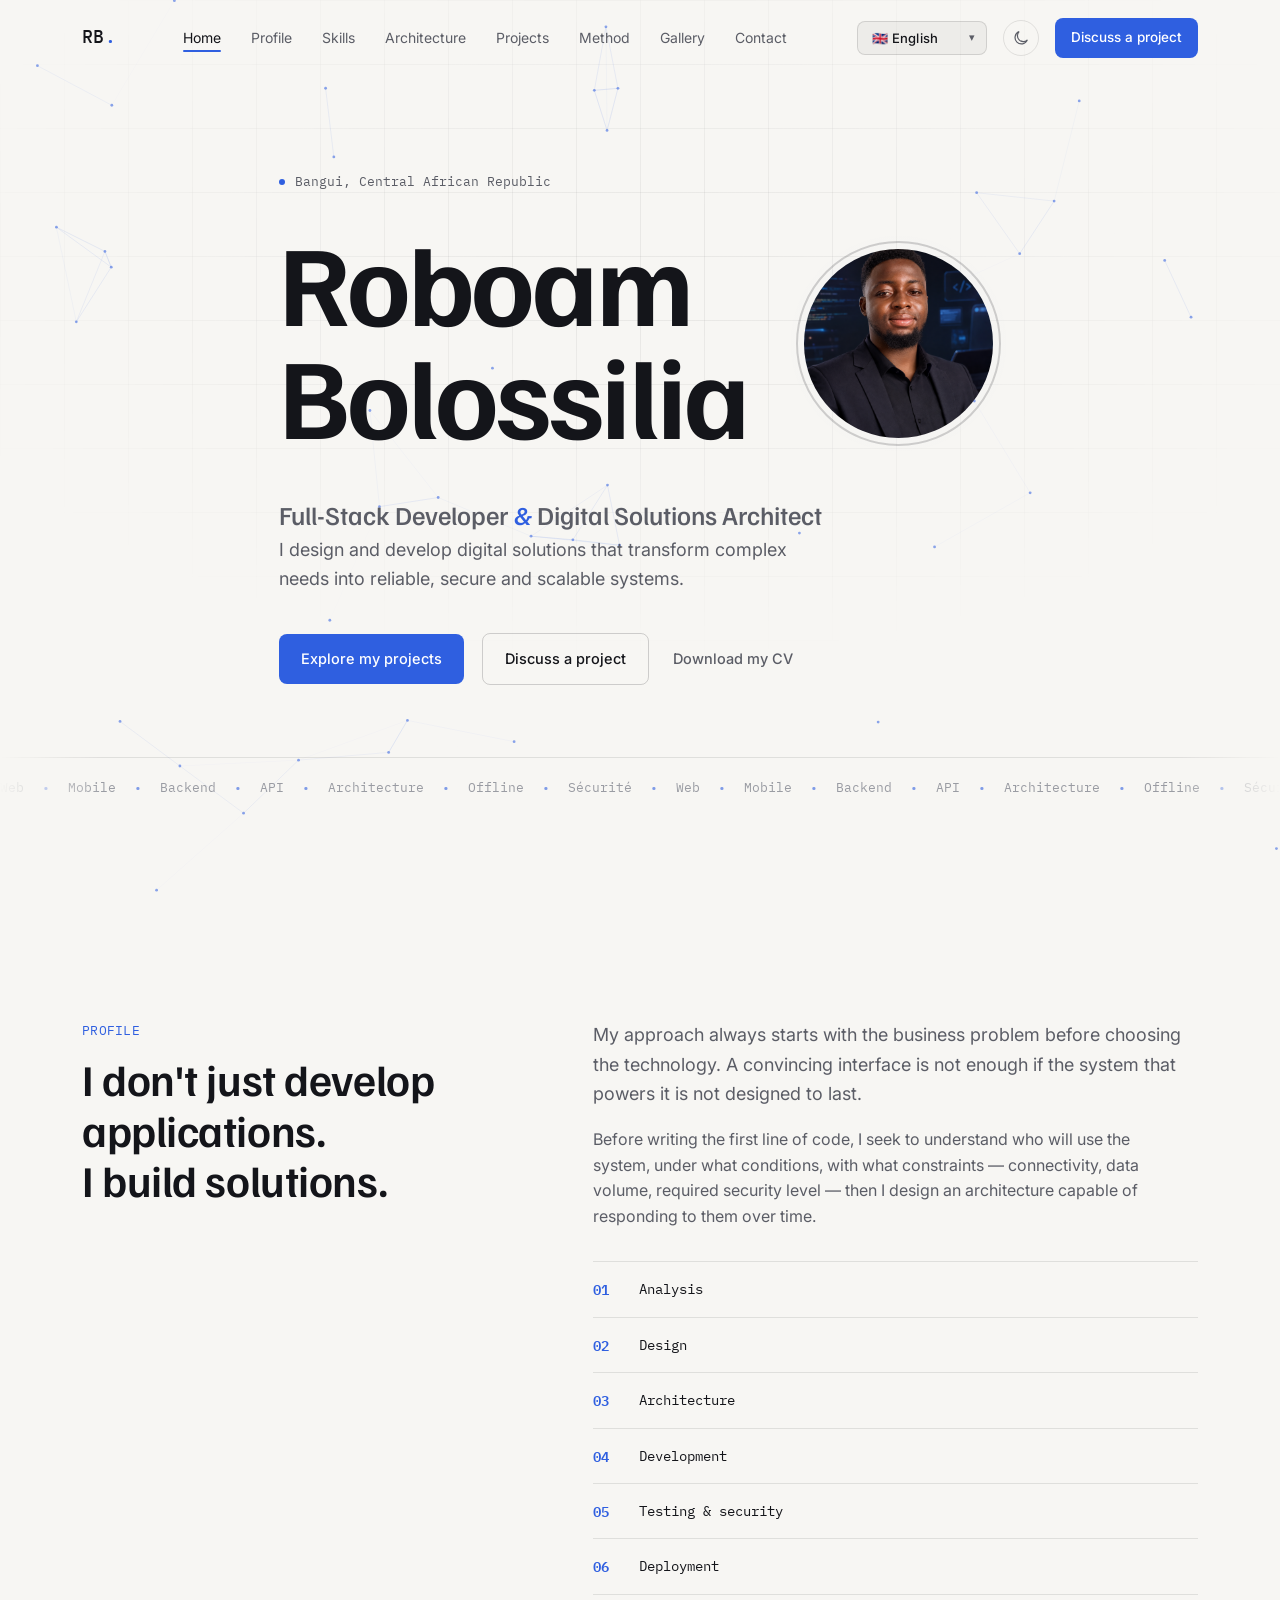
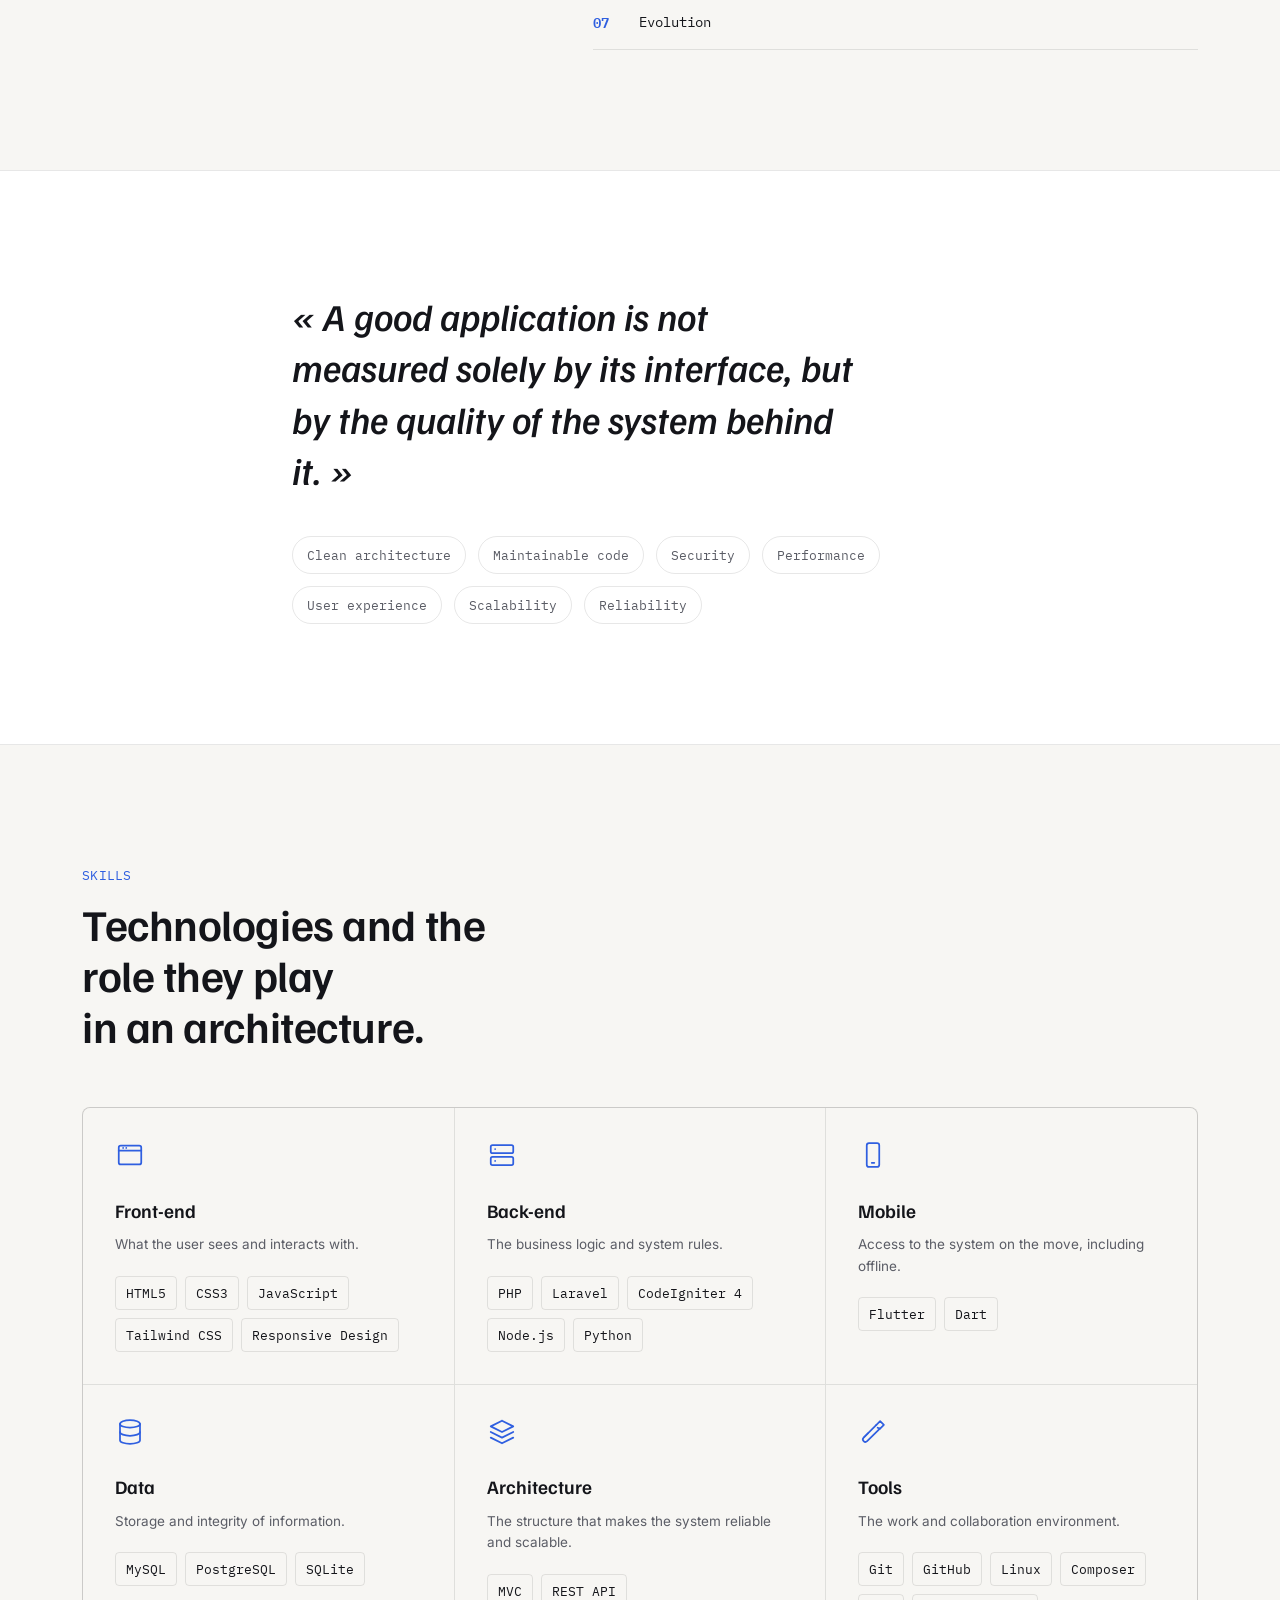
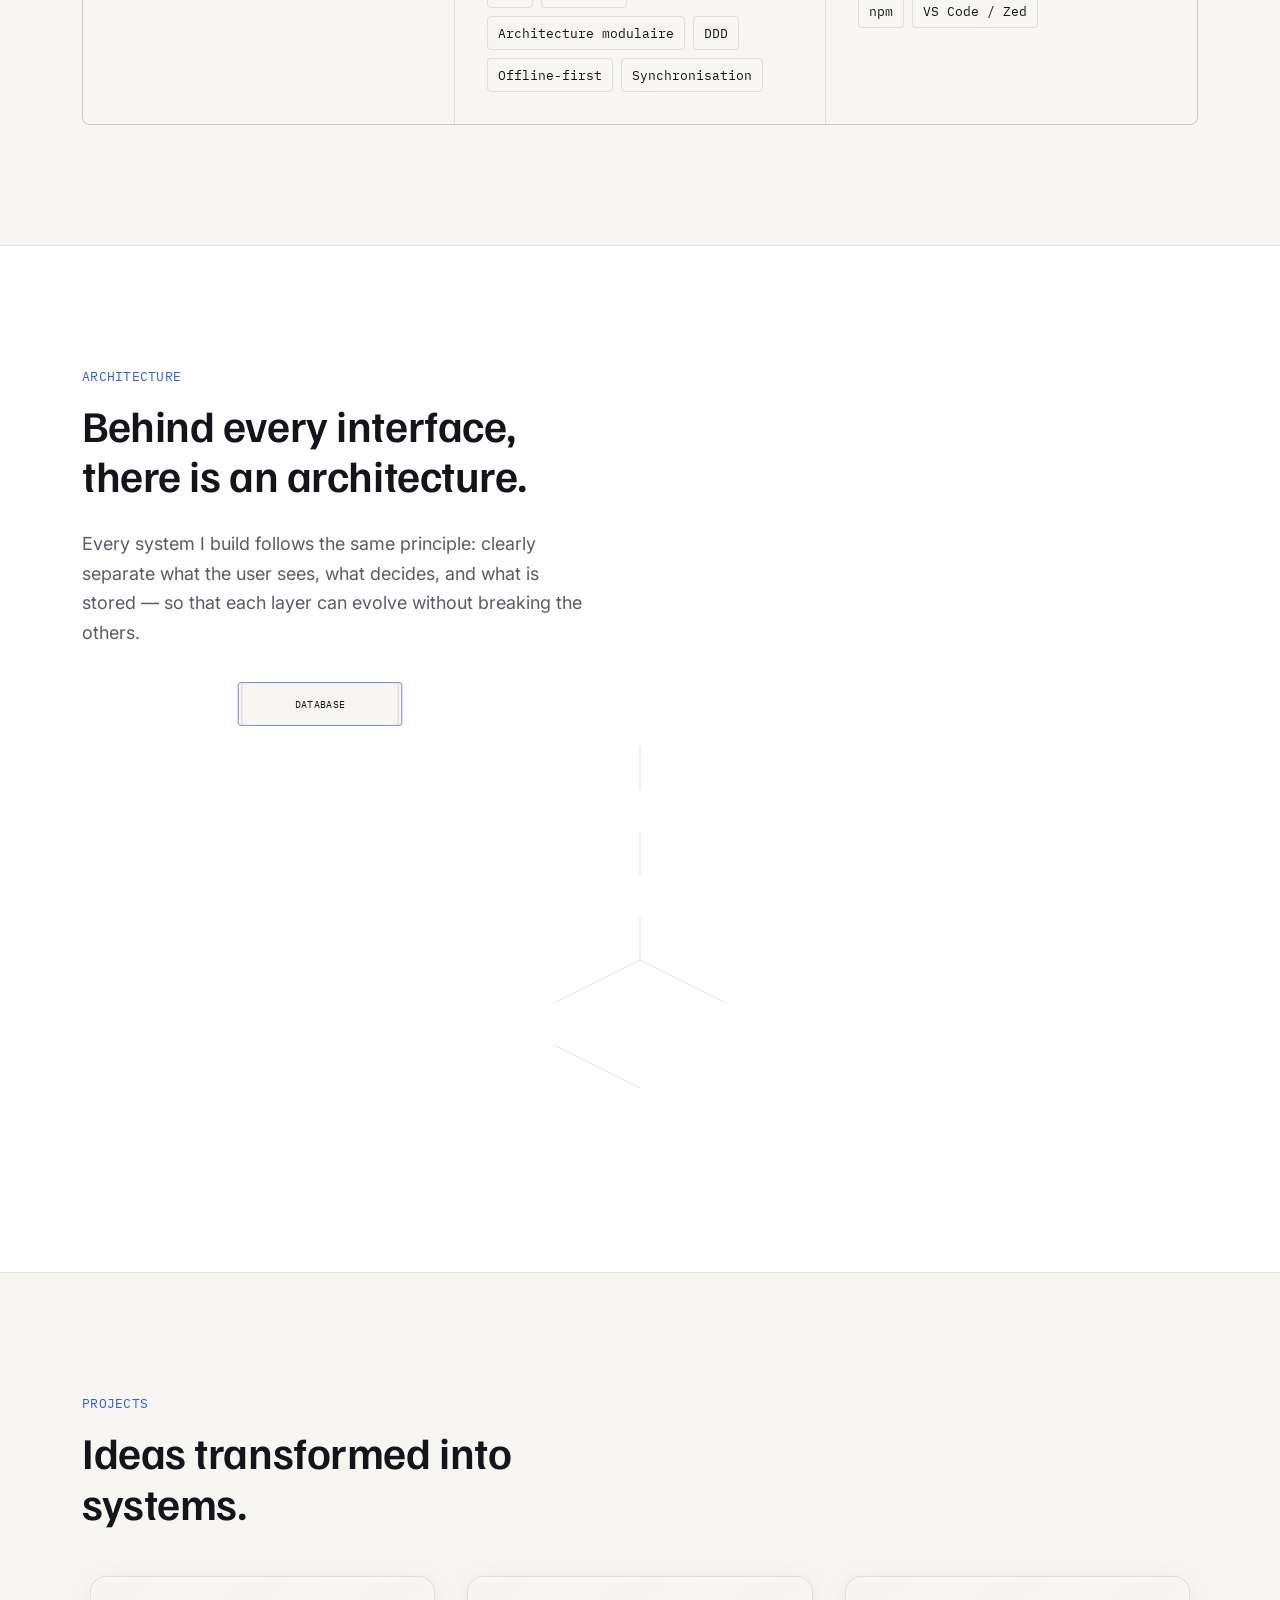
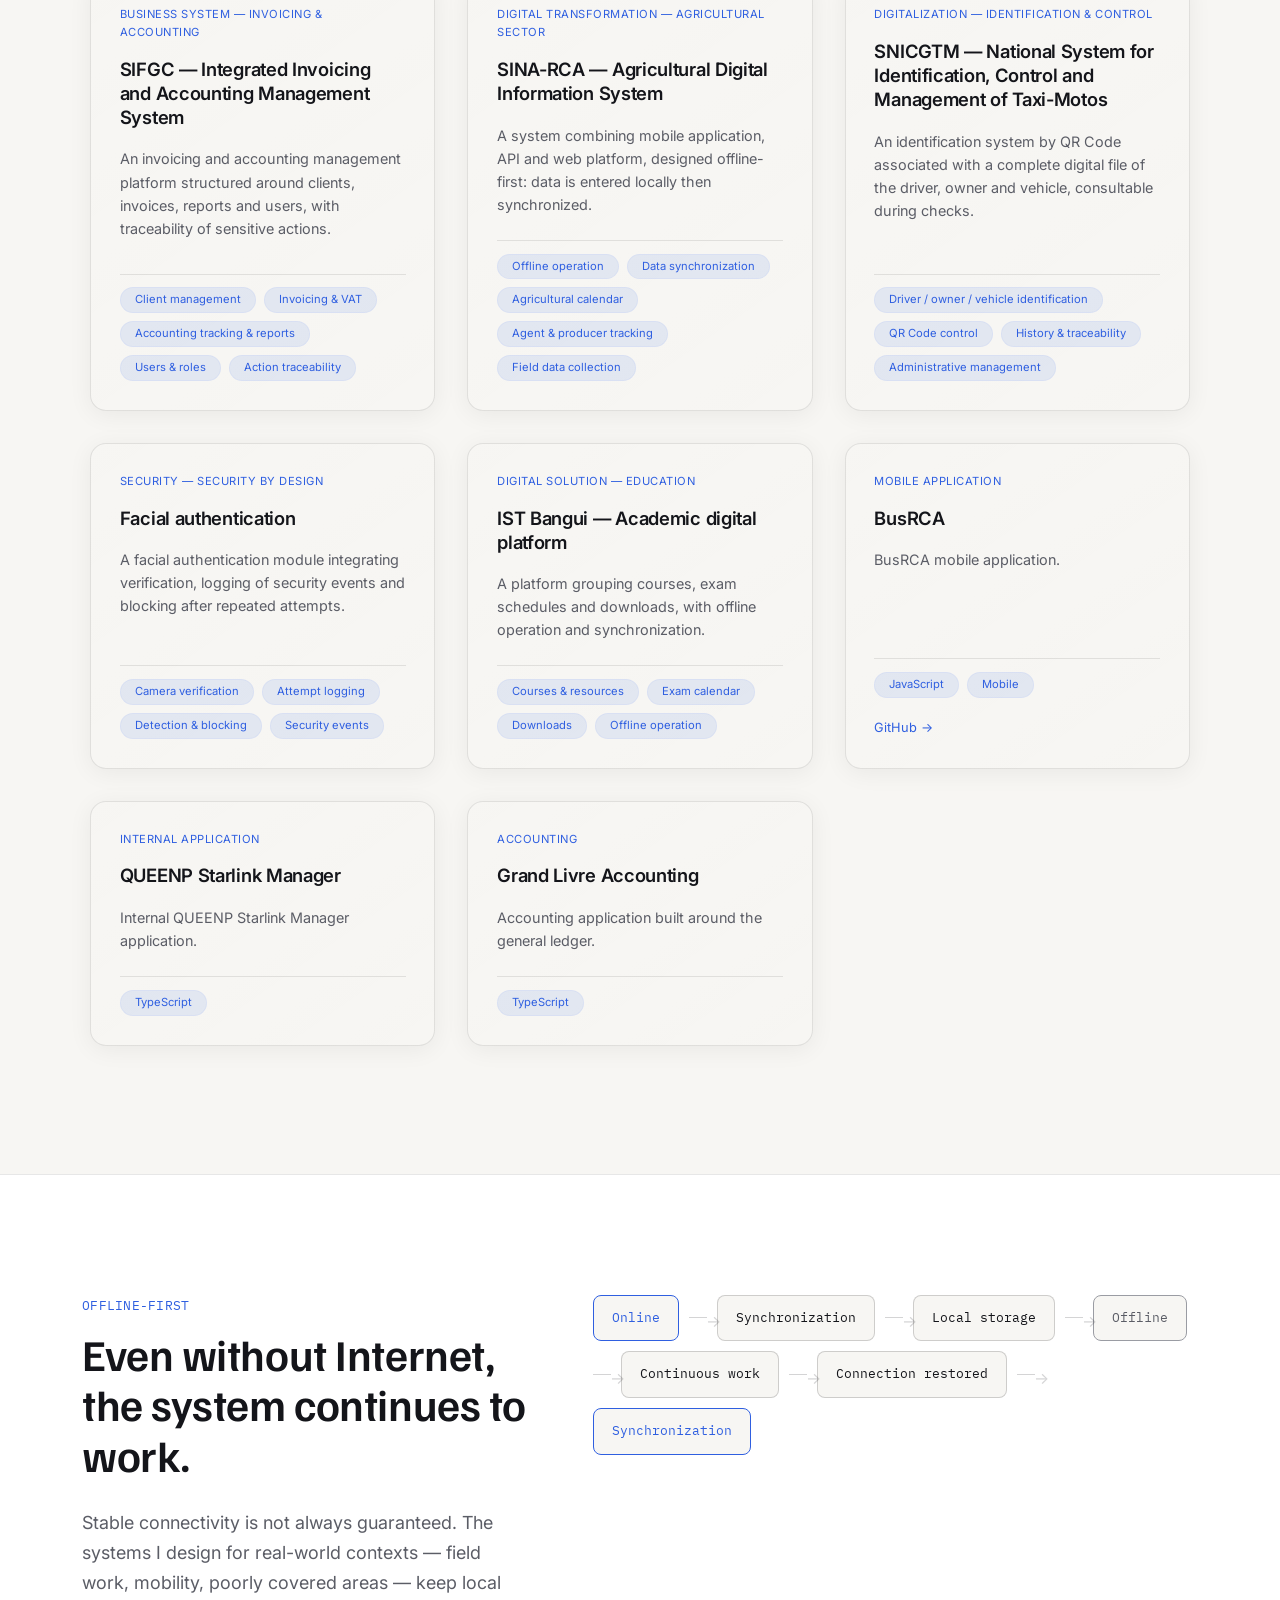
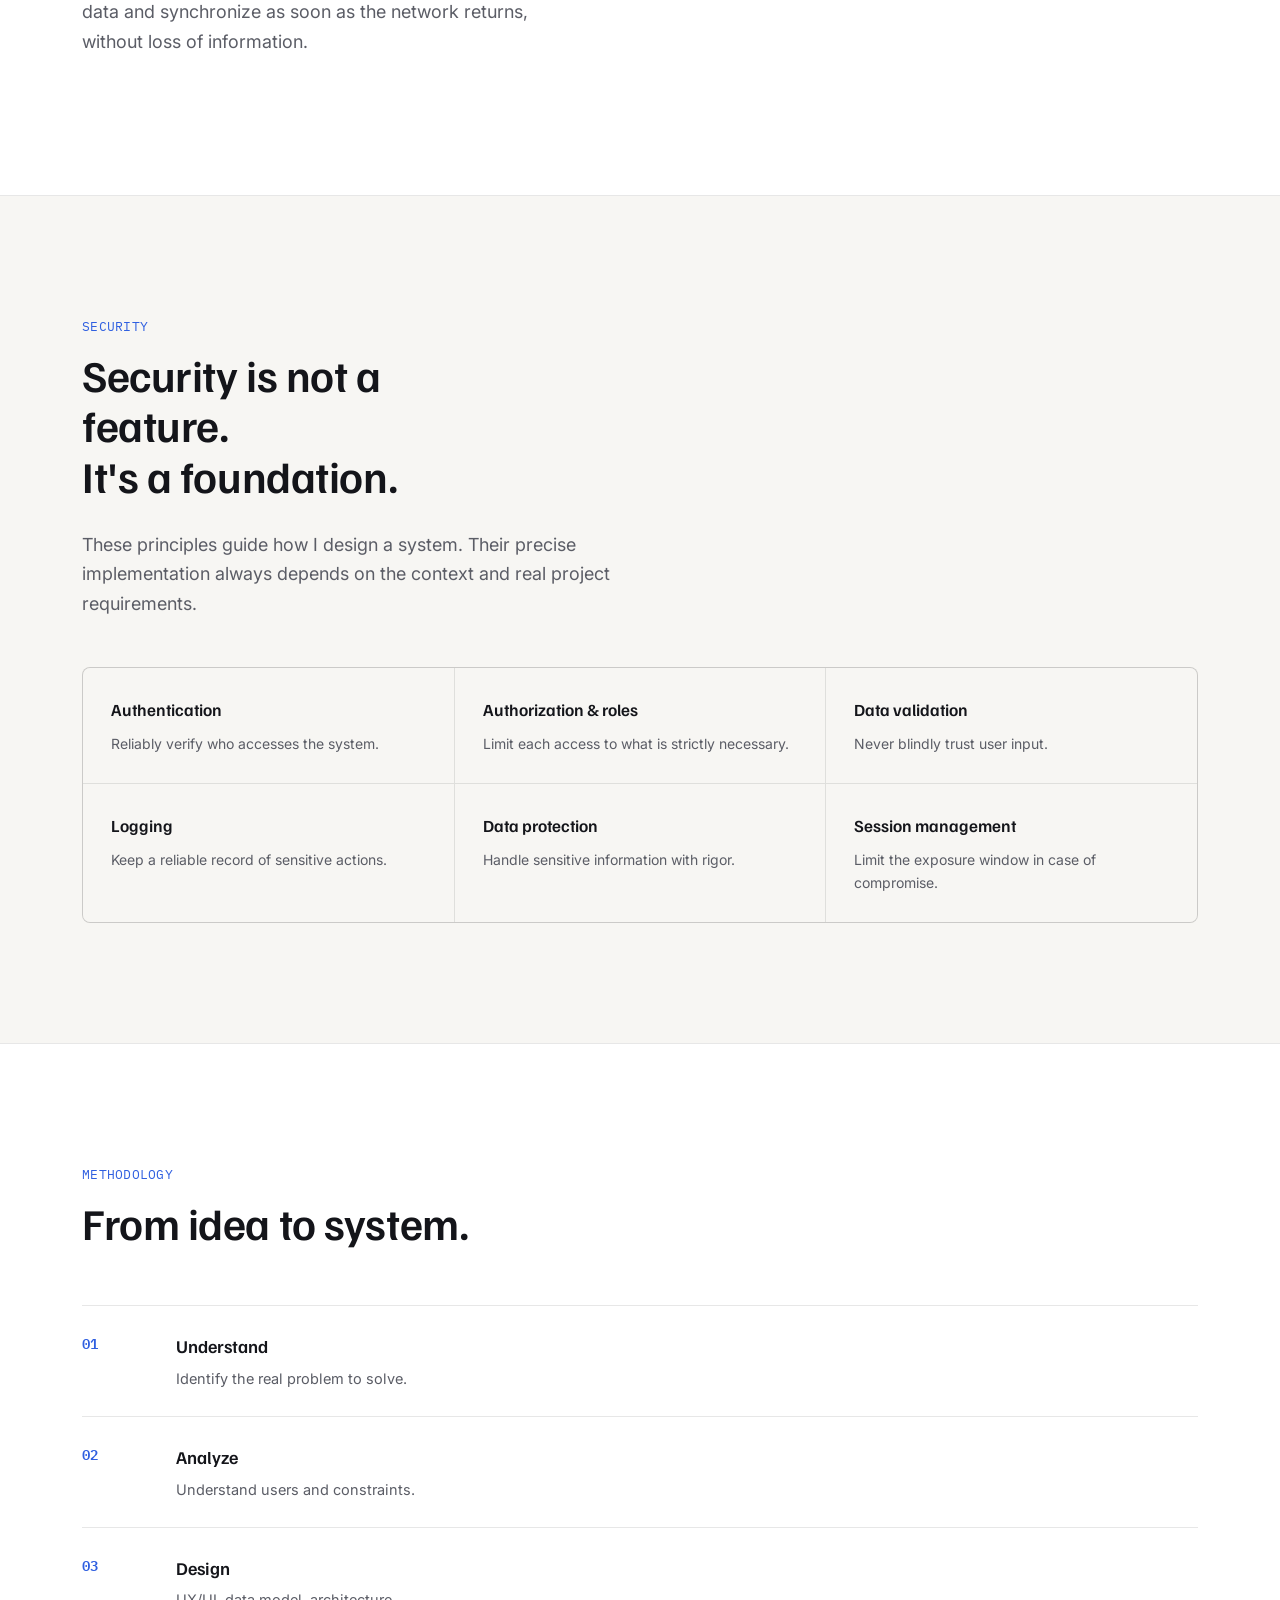
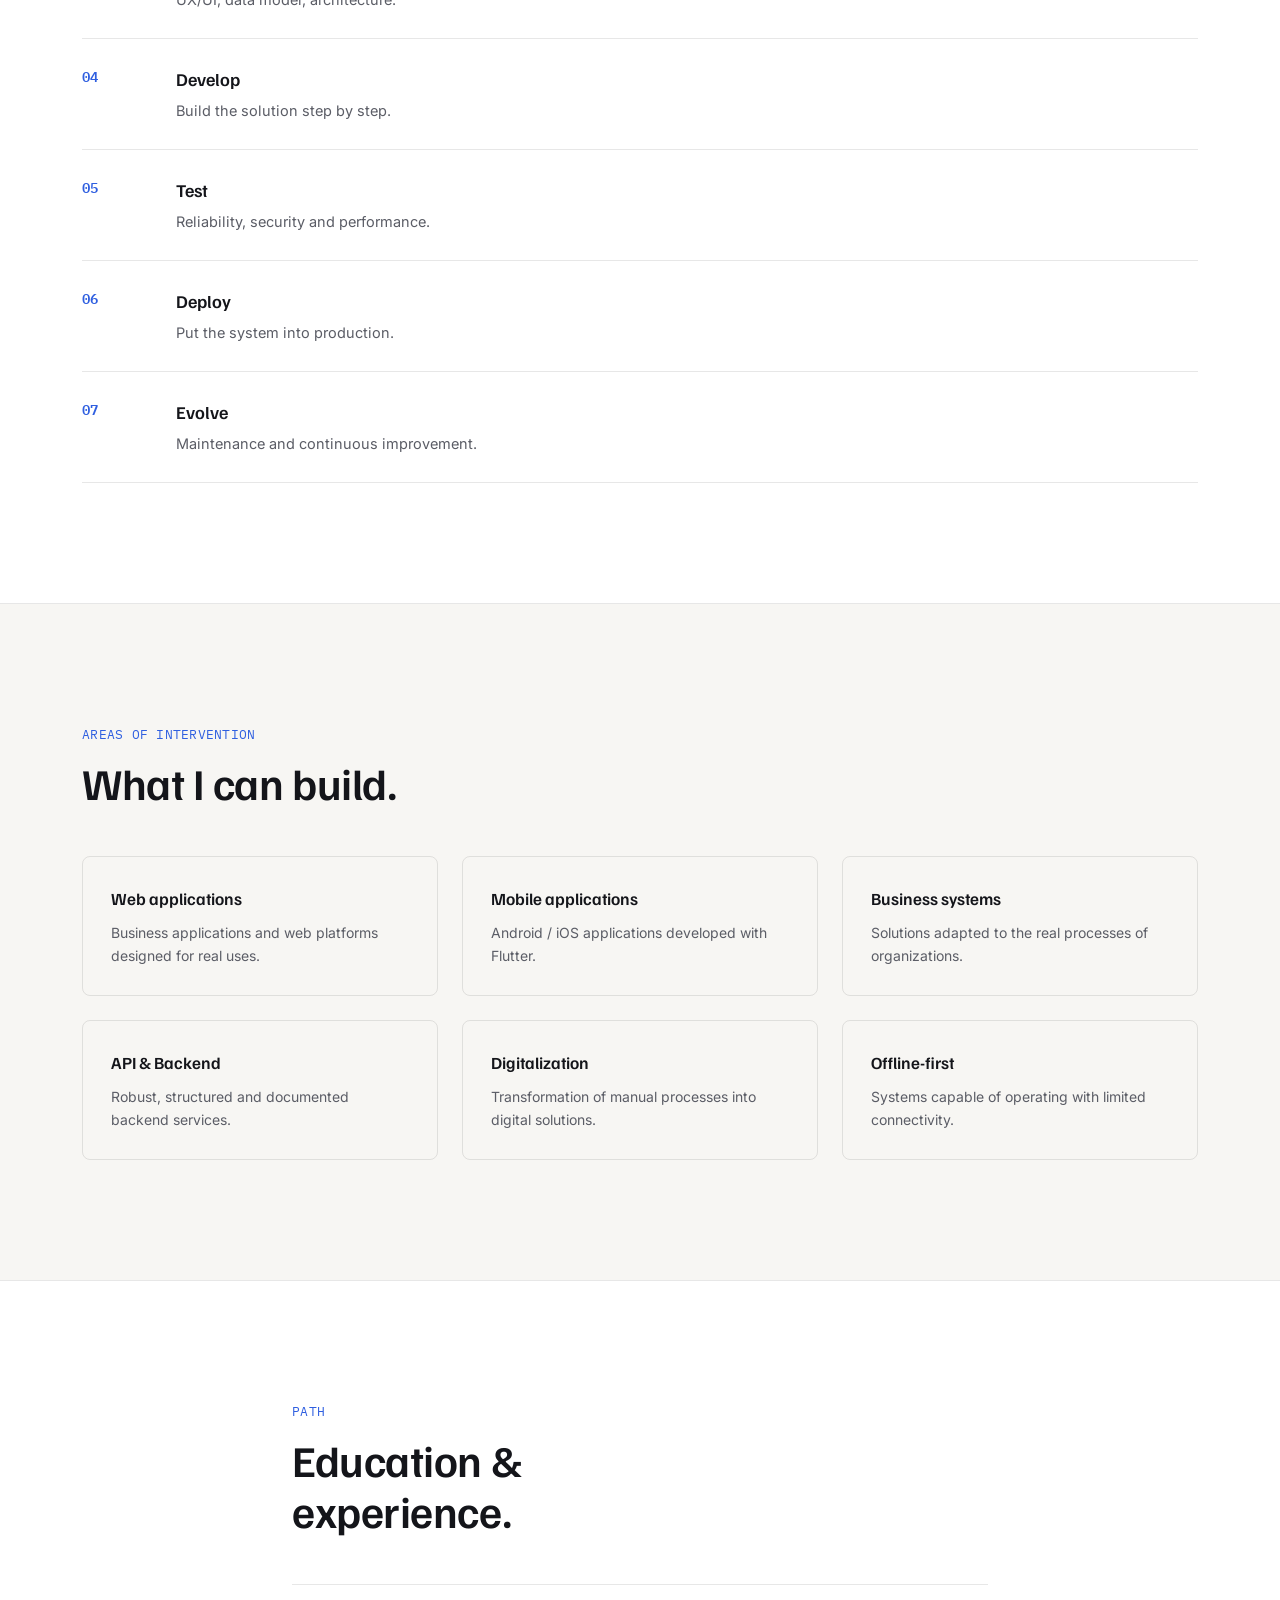
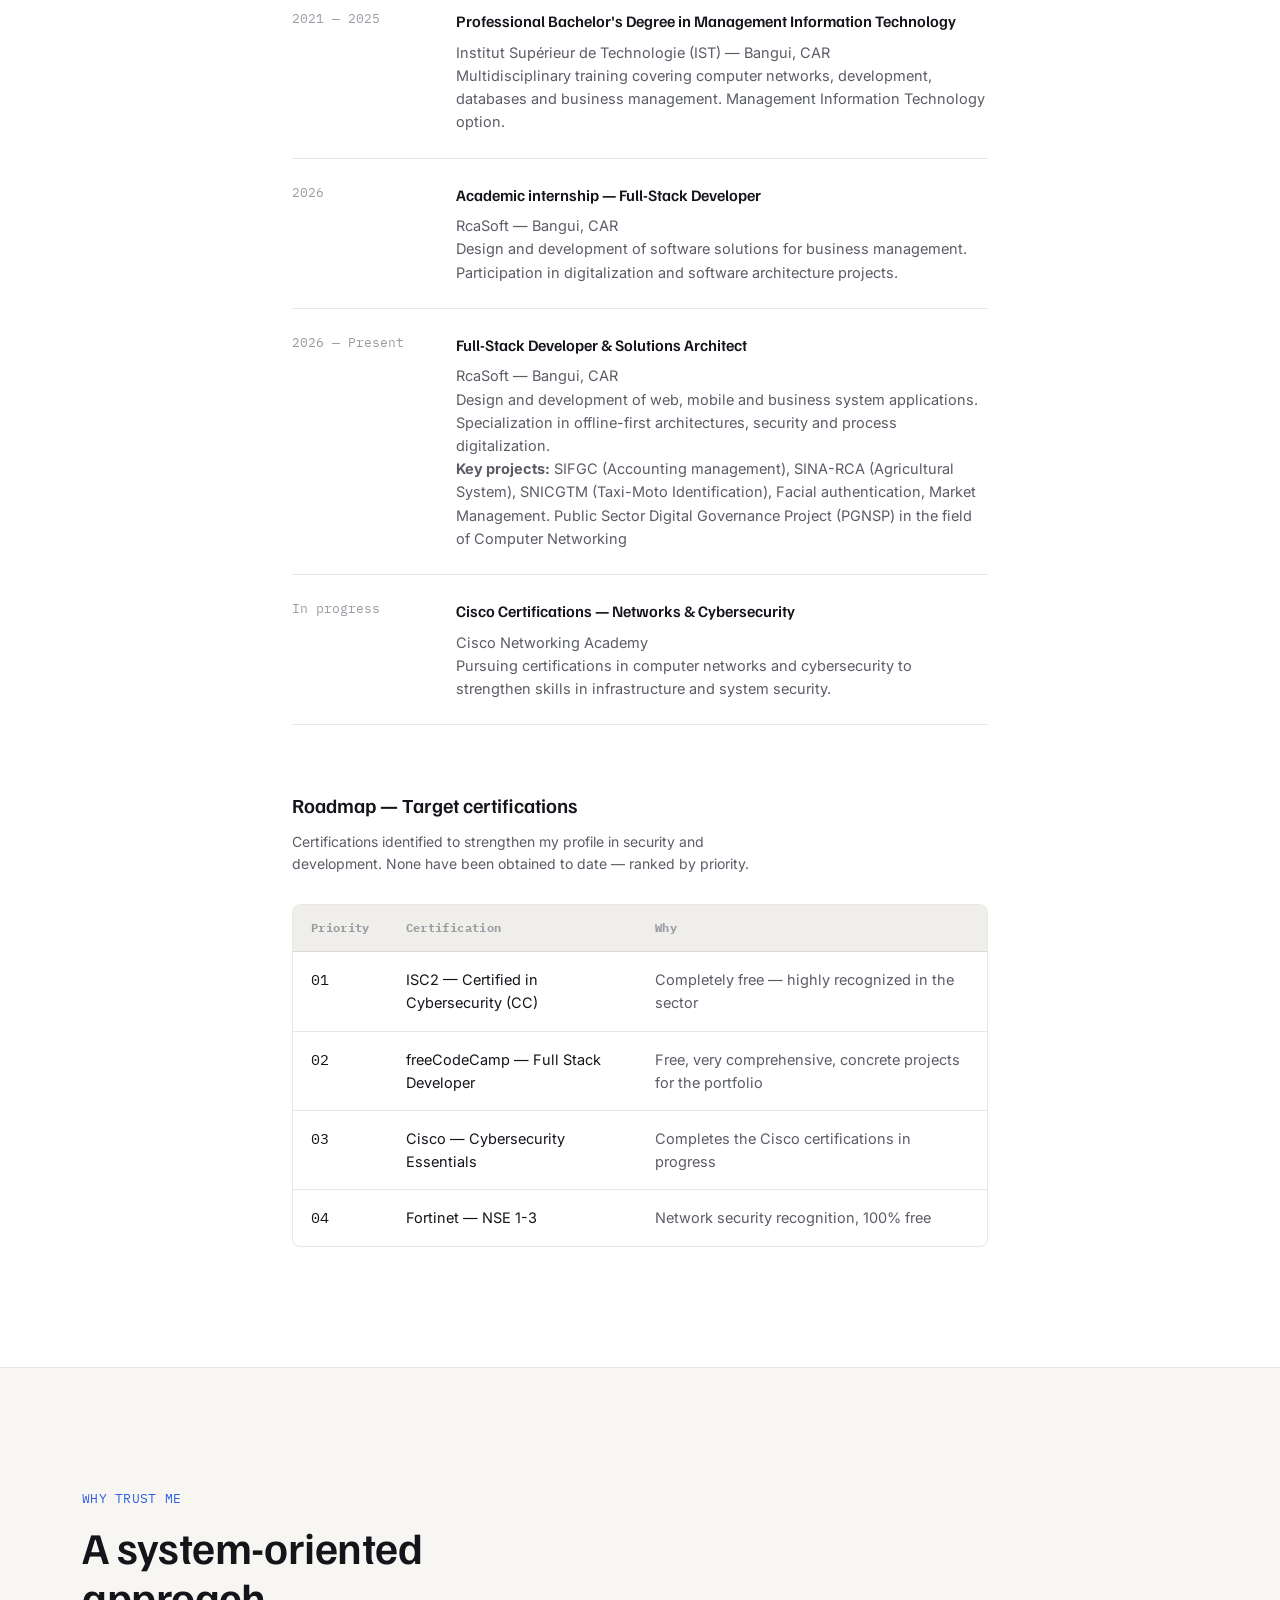
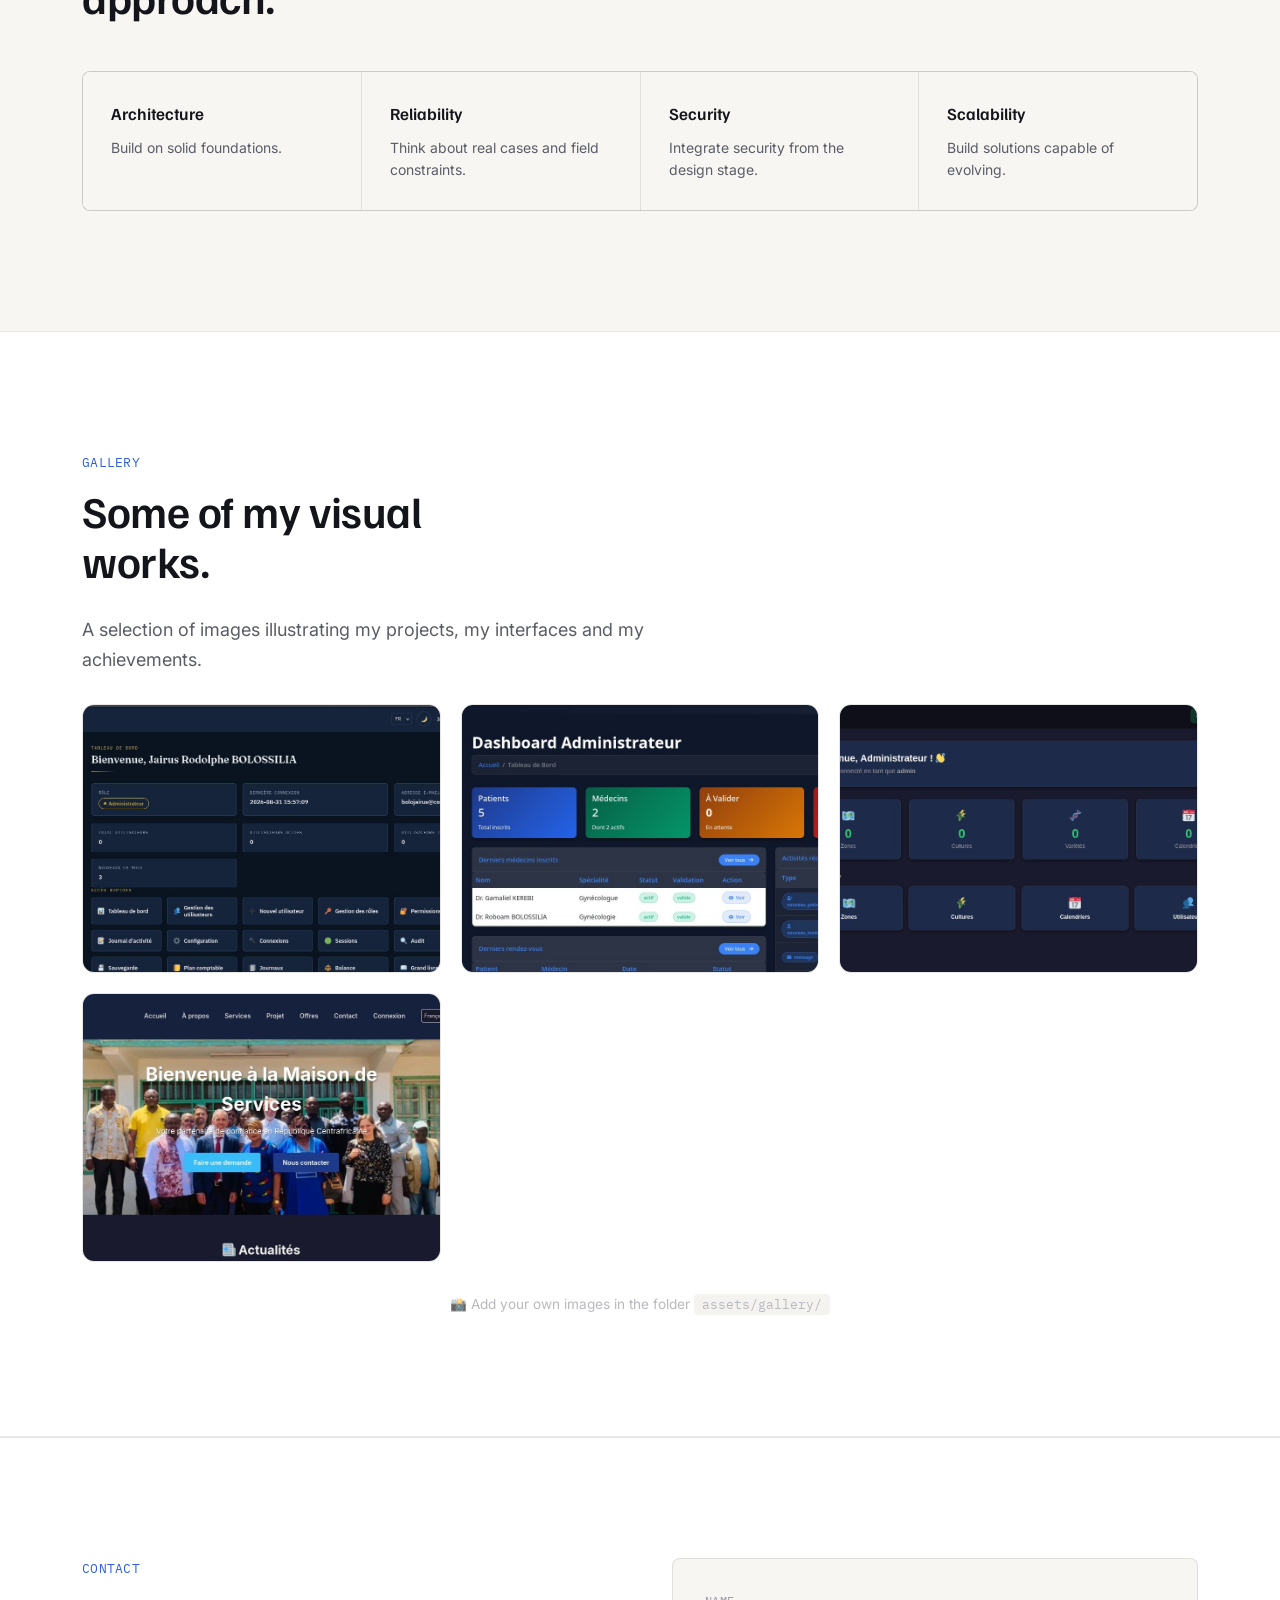
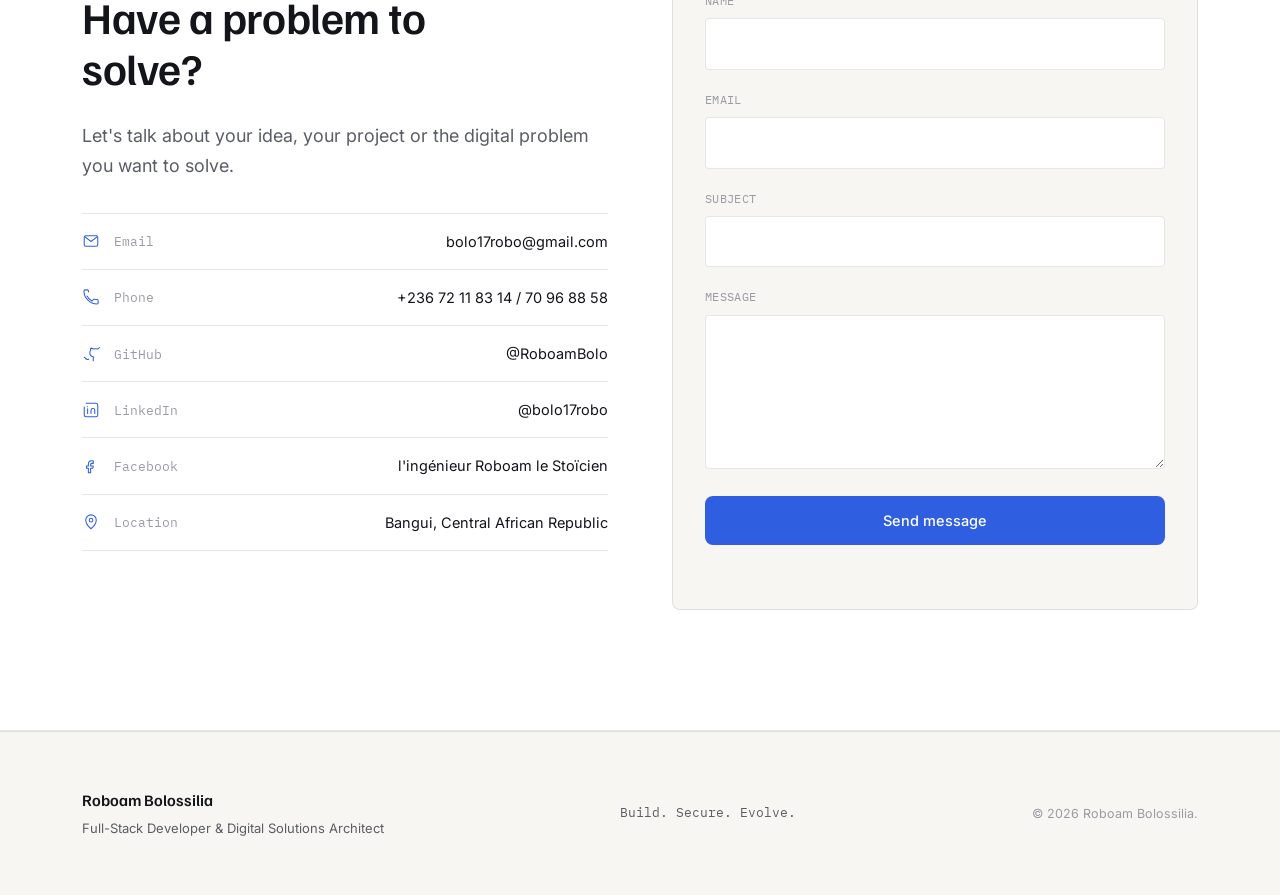
==== commit 40a71c23: "Admin : identifiants hachés, anti-remplissage, bouton d'export ; lien Admin retiré du site" ====
--- a/index.html
+++ b/index.html
@@ -645,12 +645,6 @@
         </div>
         <p class="footer__tagline" data-i18n="footer.tagline">Construire. Sécuriser. Faire évoluer.</p>
         <p class="footer__copy">© 2026 Roboam Bolossilia.</p>
-<!-- 🔐 Bouton Admin -->
-<div class="footer__admin">
-    <a href="admin/index.html" class="footer__admin-link" title="Administration">
-        ⚙️ Admin
-    </a>
-</div>
     </div>
 </footer>
 
--- a/css/style.css
+++ b/css/style.css
@@ -2283,4 +2283,33 @@
     grid-template-columns: 1fr 1fr;
     gap: 0.5rem;
   }
-}+}
+/* Projets : image et type */
+.project-card .project-image {
+  width: calc(100% + 3.6rem);
+  margin: -1.8rem -1.8rem 0.4rem;
+  height: 200px;
+  object-fit: cover;
+  display: block;
+}
+.project-card .project-eyebrow {
+  font-size: 0.7rem;
+  text-transform: uppercase;
+  letter-spacing: 0.5px;
+  color: var(--accent);
+}
+.project-empty {
+  grid-column: 1 / -1;
+  text-align: center;
+  color: var(--text-muted);
+}
+
+.project-card .project-link {
+  margin-top: 0.5rem;
+  font-size: 0.8rem;
+  color: var(--accent);
+  text-decoration: none;
+}
+.project-card .project-link:hover {
+  text-decoration: underline;
+}
